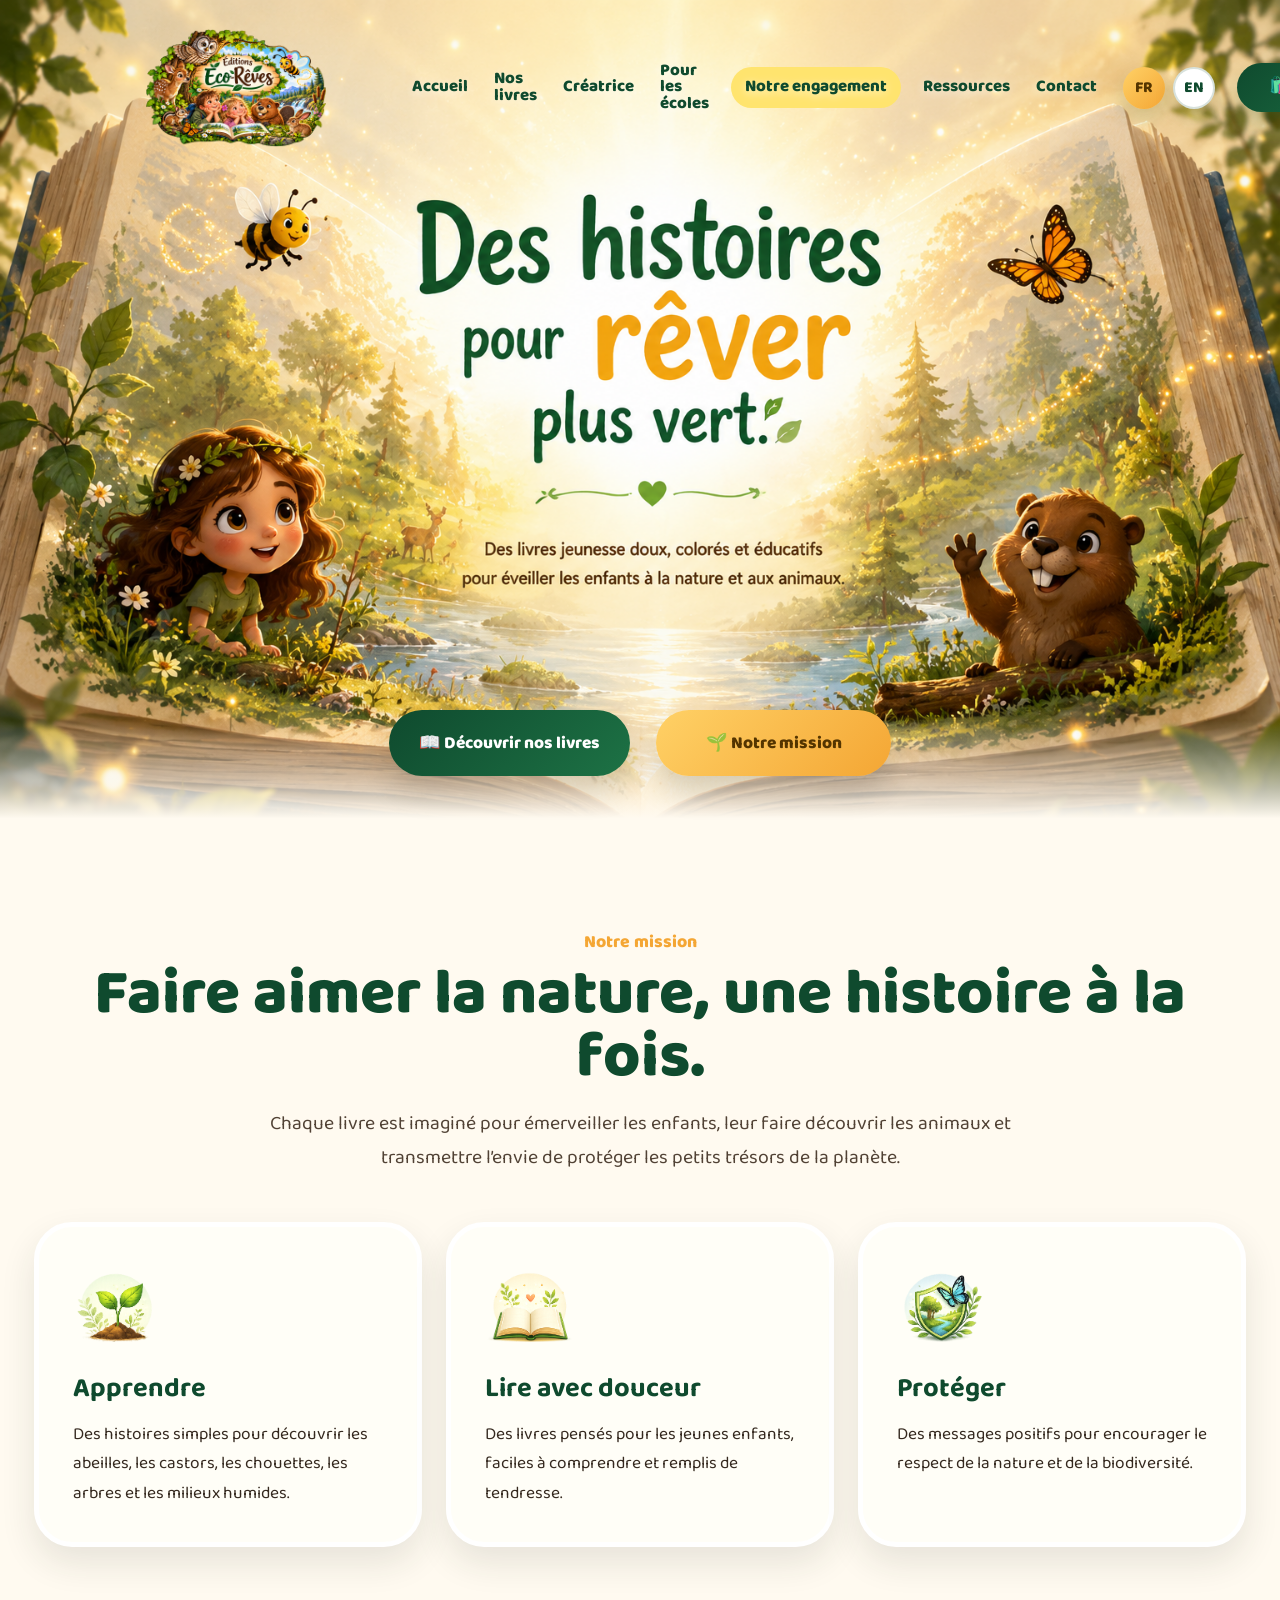
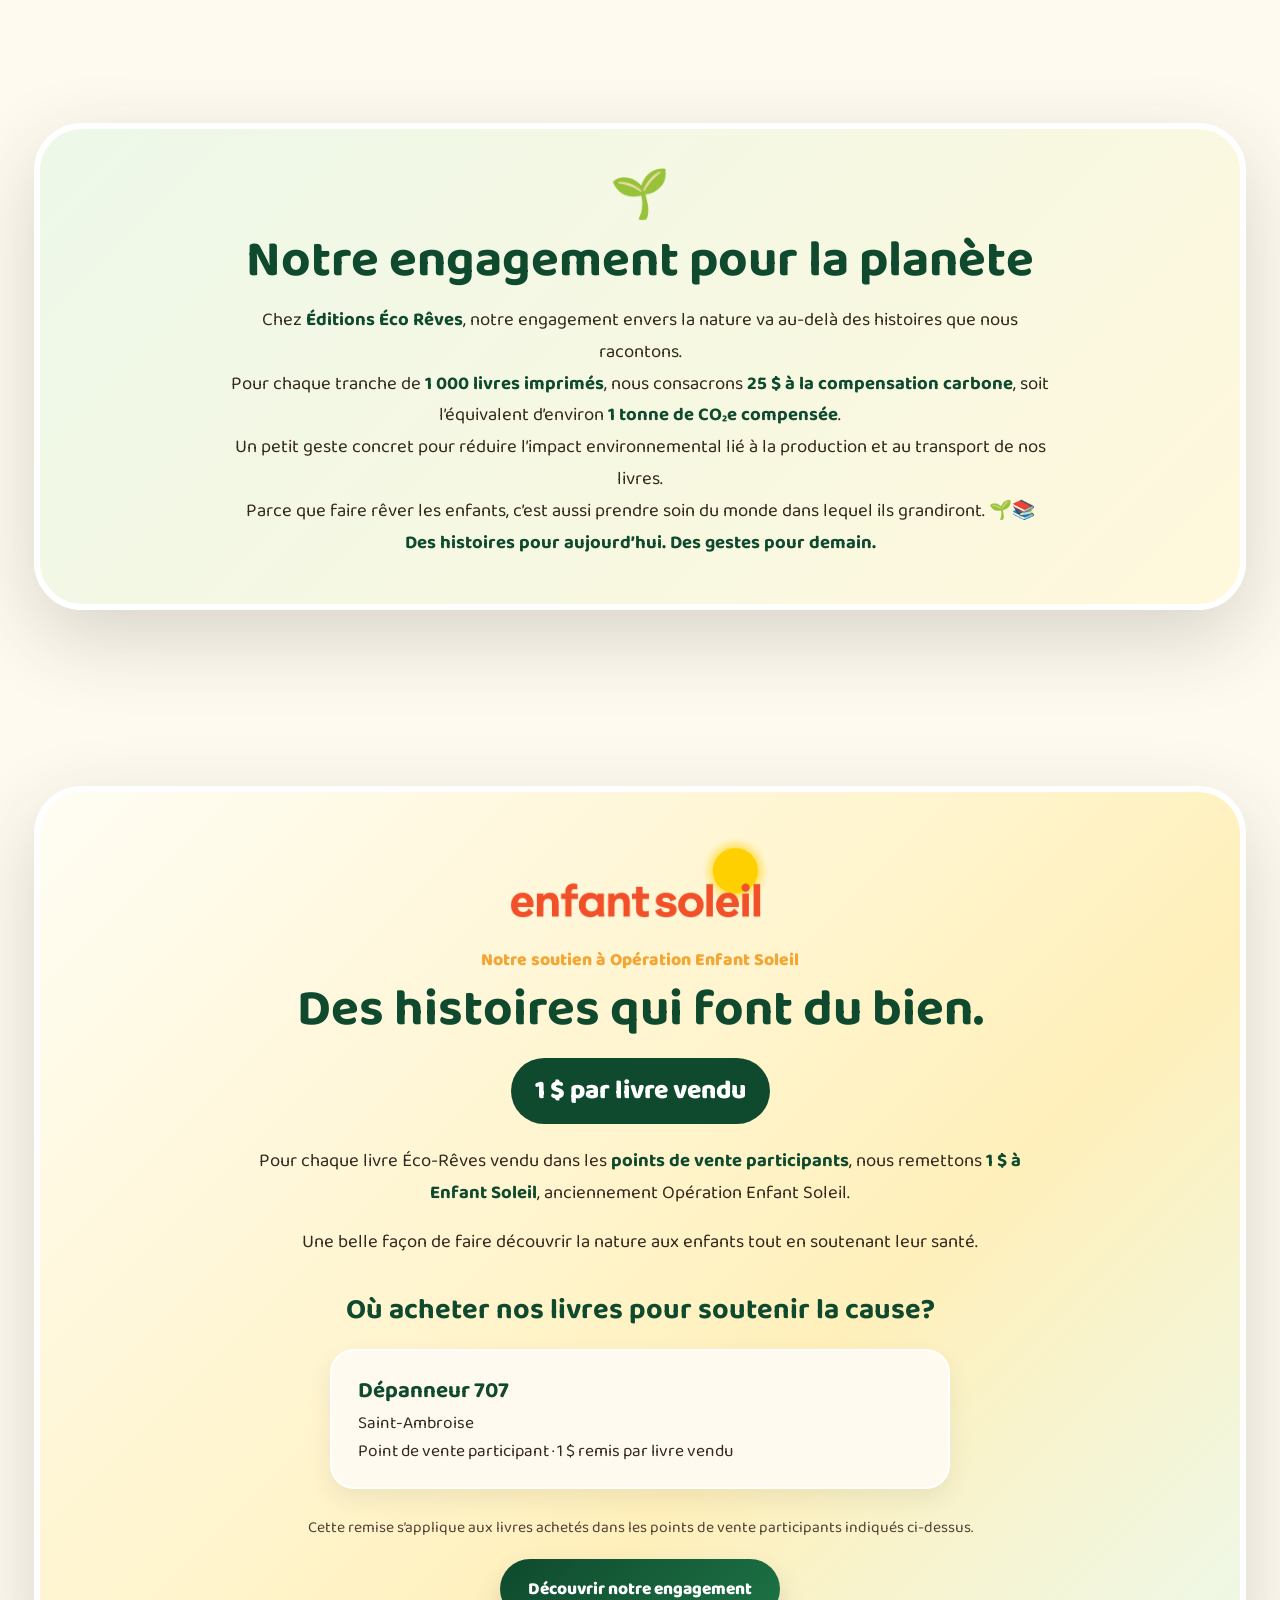
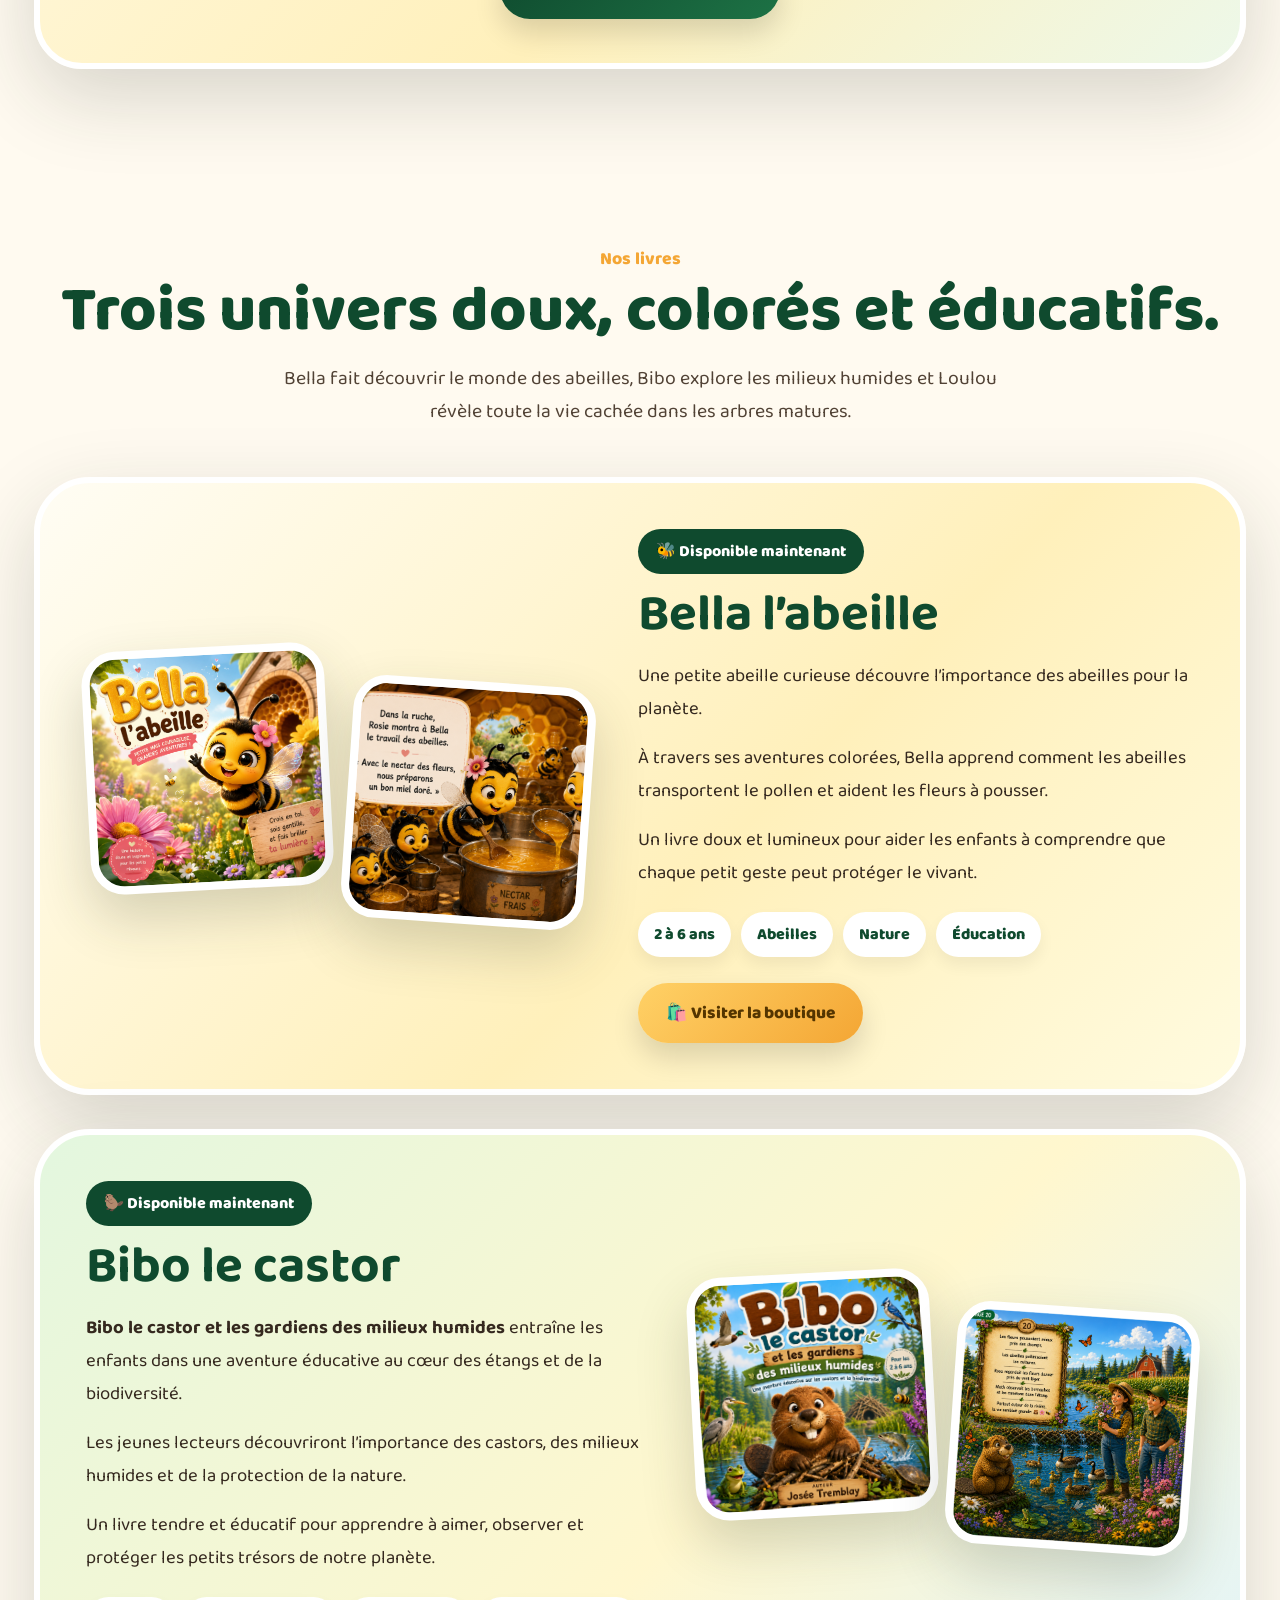
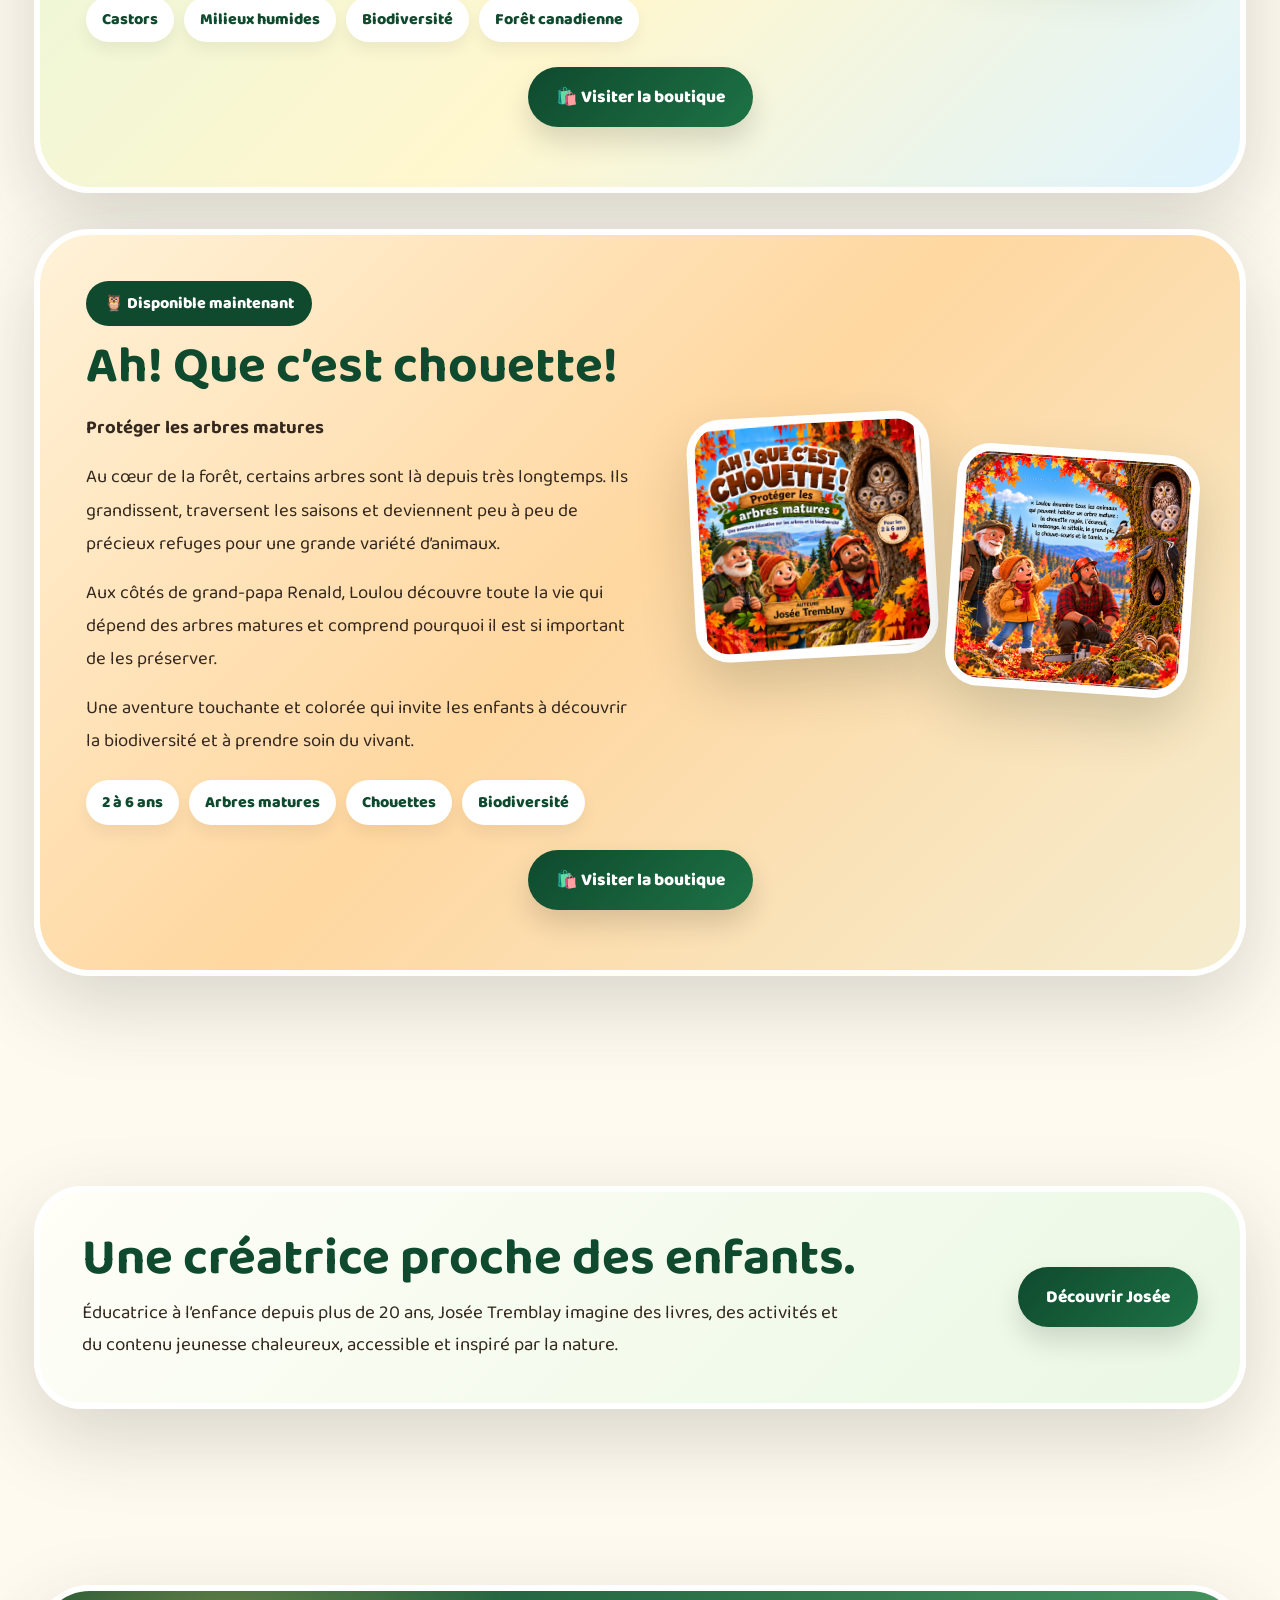
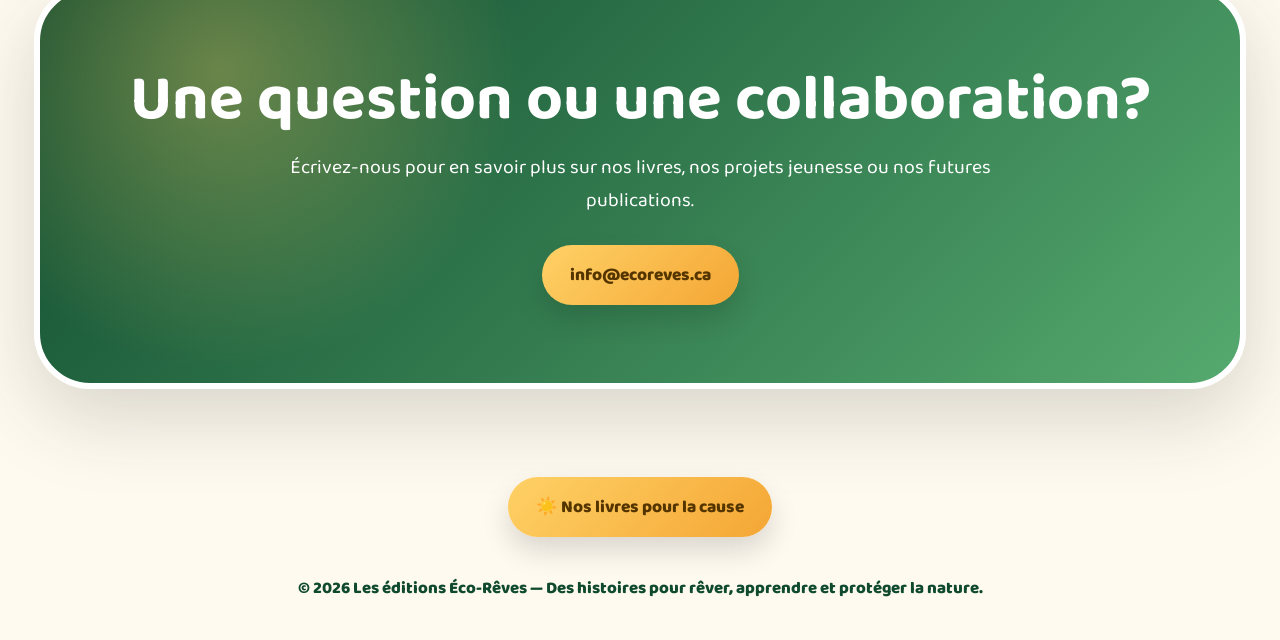
==== index.html @ 1f706155 "Feature Bibo and Loulou together in mobile solidarity illustration" ====
<!DOCTYPE html>
<html lang="fr">
<head>
  <meta charset="UTF-8" />
  <meta name="viewport" content="width=device-width, initial-scale=1.0" />
  <title>Les éditions Éco-Rêves | Livres jeunesse nature</title>
  <meta name="description" content="Les éditions Éco-Rêves créent des livres jeunesse doux, colorés et éducatifs pour éveiller les enfants à la nature et aux animaux." />
<!-- Facebook Open Graph -->
<meta property="og:title" content="Les éditions Éco-Rêves | Livres jeunesse nature">
<meta property="og:description" content="Des histoires qui font grandir et découvrir la nature.">
<meta property="og:image" content="https://ecoreves.ca/ecoreves-facebook-share.jpg">
<meta property="og:image:type" content="image/jpeg">
<meta property="og:image:width" content="1200">
<meta property="og:image:height" content="630">
<meta property="og:url" content="https://ecoreves.ca/">
<meta property="og:type" content="website">
<meta property="og:site_name" content="Les éditions Éco-Rêves">

<meta name="twitter:card" content="summary_large_image">
<meta name="twitter:title" content="Les éditions Éco-Rêves">
<meta name="twitter:description" content="Des histoires qui font grandir et découvrir la nature.">
<meta name="twitter:image" content="https://ecoreves.ca/ecoreves-facebook-share.jpg">


  <link rel="preconnect" href="https://fonts.googleapis.com">
  <link rel="preconnect" href="https://fonts.gstatic.com" crossorigin>
  <link href="https://fonts.googleapis.com/css2?family=Baloo+2:wght@400;600;700;800&display=swap" rel="stylesheet">
  <style>
    :root{
      --forest:#0f4a2e; --green:#1d7245; --gold:#f4a634; --honey:#ffd166;
      --cream:#fff8e9; --paper:#fffaf0; --text:#35291f; --shadow:0 28px 80px rgba(36,47,31,.18);
    }
    *{margin:0;padding:0;box-sizing:border-box}
    html{scroll-behavior:smooth}
    body{font-family:'Baloo 2',cursive;color:var(--text);overflow-x:hidden;background:linear-gradient(180deg,#fff6df,#eef8e8 48%,#fffaf0)}
    .site-shell{max-width:1500px;margin:0 auto;background:#fffaf0;box-shadow:0 30px 100px rgba(0,0,0,.12)}

    /* HERO FIDÈLE À LA MAQUETTE */
    .hero-mockup{
      position:relative;min-height:840px;overflow:hidden;background:url('hero-livre-magique.png') center top/cover no-repeat;
    }
    .hero-mockup::after{content:"";position:absolute;left:0;right:0;bottom:0;height:120px;background:linear-gradient(180deg,transparent,#fffaf0 82%);pointer-events:none}

    /* VRAIS LIENS HTML PAR-DESSUS L'IMAGE */
    .hero-nav{position:absolute;z-index:6;left:6.7%;right:6.7%;top:3.3%;display:flex;align-items:center;justify-content:space-between;gap:22px}
    .hero-menu{display:flex;align-items:center;justify-content:center;gap:34px;flex:1}
    .hero-menu a,.hero-shop{color:var(--forest);text-decoration:none;font-weight:800;font-size:1.05rem;line-height:1;padding:12px 4px;text-shadow:0 2px 10px rgba(255,255,255,.7)}
    .hero-menu a:hover{text-decoration:underline;text-underline-offset:8px}
    .hero-logo-link{
      display:block;
      width:300px;
      height:120px;
      background:url('logo.png') center center / contain no-repeat;
      border-radius:20px;
      text-indent:-9999px;
      overflow:hidden;
      flex-shrink:0;
    }
    .hero-shop{flex:0 0 auto;background:linear-gradient(135deg,var(--forest),var(--green));color:white;text-shadow:none;padding:16px 32px;border-radius:999px;box-shadow:0 14px 26px rgba(15,74,46,.24)}
    .hero-shop:hover,.hero-real-actions a:hover{transform:translateY(-3px)}

    .lang-switch{display:flex;align-items:center;gap:8px;flex-shrink:0}
    .lang-switch a{display:inline-flex;align-items:center;justify-content:center;min-width:42px;height:42px;border-radius:999px;text-decoration:none;font-weight:800;font-size:.98rem;box-shadow:0 10px 20px rgba(15,74,46,.16);transition:.22s ease;text-transform:uppercase}
    .lang-switch .active{background:linear-gradient(135deg,var(--honey),var(--gold));color:#543500}
    .lang-switch .inactive{background:white;color:var(--forest);border:2px solid rgba(15,74,46,.16)}
    .lang-switch a:hover{transform:translateY(-3px)}

    .hero-real-actions{position:absolute;z-index:7;left:50%;top:84.5%;transform:translateX(-50%);display:flex;align-items:center;justify-content:center;gap:26px;white-space:nowrap}
    .hero-real-actions a{display:inline-flex;align-items:center;justify-content:center;gap:10px;text-decoration:none;border-radius:999px;font-weight:800;font-size:1.08rem;min-width:235px;padding:19px 30px;box-shadow:0 16px 30px rgba(0,0,0,.16);transition:.22s ease}
    .hero-real-actions .real-books{background:linear-gradient(135deg,var(--forest),var(--green));color:white}
    .hero-real-actions .real-mission{background:linear-gradient(135deg,var(--honey),var(--gold));color:#543500}

    section{max-width:1260px;margin:auto;padding:88px 24px}
    .section-kicker{text-align:center;color:var(--gold);font-weight:800;font-size:1.1rem;margin-bottom:8px}
    .section-title{text-align:center;color:var(--forest);font-weight:800;font-size:clamp(2.5rem,5vw,4.4rem);line-height:.98;margin-bottom:18px}
    .section-subtitle{text-align:center;max-width:760px;margin:0 auto 48px;font-size:1.22rem;line-height:1.7;color:#514235}
    .btn{display:inline-flex;align-items:center;justify-content:center;gap:8px;text-decoration:none;border-radius:999px;padding:16px 28px;font-weight:800;font-size:1.08rem;border:0;box-shadow:0 14px 28px rgba(0,0,0,.14);transition:.22s ease}
    .btn:hover{transform:translateY(-4px)}
    .btn-primary{background:linear-gradient(135deg,var(--forest),var(--green));color:white}.btn-secondary{background:linear-gradient(135deg,var(--honey),var(--gold));color:#543500}

    .values{display:grid;grid-template-columns:repeat(3,1fr);gap:24px}.value-card{border-radius:38px;background:#fffef7;padding:34px;box-shadow:0 16px 35px rgba(38,48,34,.11);border:5px solid white;position:relative;overflow:hidden}.value-icon{width:88px;height:88px;margin-bottom:18px}.value-icon img{width:100%;height:100%;object-fit:contain}.value-card h3{color:var(--forest);font-size:1.7rem;margin-bottom:10px}.value-card p{font-size:1.08rem;line-height:1.7}
    .book-feature{border-radius:56px;padding:46px;box-shadow:var(--shadow);border:6px solid white;position:relative;overflow:hidden;margin-bottom:34px}.book-feature.bella{background:linear-gradient(135deg,#fffdf4 0%,#fff0bb 58%,#fffbdf 100%)}.book-feature.bibo{background:linear-gradient(135deg,#e3f7df 0%,#fff7ce 56%,#dff4ff 100%)}.book-feature.chouette{background:linear-gradient(135deg,#fff2d8 0%,#ffd7a0 48%,#f5edcf 100%);margin-top:36px}.book-layout{display:grid;grid-template-columns:.95fr 1.05fr;gap:48px;align-items:center}.book-feature.bibo .book-layout,.book-feature.chouette .book-layout{grid-template-columns:1.05fr .95fr}.covers{display:grid;grid-template-columns:1fr 1fr;gap:18px;align-items:start}.cover{aspect-ratio:1/1;border-radius:34px;border:8px solid white;overflow:hidden;background:white;box-shadow:0 24px 54px rgba(44,54,35,.20)}.cover:first-child{transform:rotate(-3deg)}.cover:last-child{transform:rotate(4deg);margin-top:34px}.cover img{width:100%;height:100%;object-fit:cover}.label{display:inline-block;background:var(--forest);color:white;padding:10px 18px;border-radius:999px;font-weight:800;margin-bottom:16px}.book-copy h2{font-size:clamp(2.6rem,4vw,4.1rem);line-height:.98;color:var(--forest);margin-bottom:20px}.book-copy p{font-size:1.16rem;line-height:1.78;margin-bottom:16px}.pill-list{display:flex;flex-wrap:wrap;gap:10px;margin-top:22px}.pill{background:white;color:var(--forest);padding:10px 16px;border-radius:999px;font-weight:800;box-shadow:0 8px 16px rgba(0,0,0,.06)}.amazon-btn{margin-top:26px}.book-cta{text-align:center;margin-top:25px;margin-bottom:14px}.bulk-layout{display:grid;grid-template-columns:1.05fr .95fr;gap:36px;align-items:center}.bulk-copy h2{color:var(--forest);font-size:clamp(2.45rem,4.6vw,4rem);line-height:1;margin-bottom:18px}.bulk-copy p{font-size:1.14rem;line-height:1.72;margin-bottom:16px}.bulk-box{background:#fffef7;border:5px solid white;border-radius:30px;padding:28px;box-shadow:0 16px 35px rgba(38,48,34,.11)}.bulk-box h3{color:var(--forest);font-size:1.65rem;margin-bottom:14px}.bulk-list{list-style:none;display:grid;gap:12px;margin-bottom:24px}.bulk-list li{background:#f3f9ee;border-radius:18px;padding:12px 14px;font-weight:800;color:var(--forest)}.bulk-note{font-size:.96rem;line-height:1.55;color:#5d4a3d;margin-top:14px}
    .eco-commitment{background:linear-gradient(135deg,#edf8e9,#fff8dc);border:6px solid white;border-radius:48px;box-shadow:var(--shadow);padding:44px 46px;text-align:center;position:relative;overflow:hidden}
    .eco-commitment::before{content:"🌱";display:block;font-size:3rem;line-height:1;margin-bottom:14px}
    .eco-commitment h2{color:var(--forest);font-size:clamp(2.2rem,4vw,3.5rem);line-height:1.05;margin-bottom:16px}
    .eco-commitment p{max-width:820px;margin:0 auto;font-size:1.16rem;line-height:1.72}
    .eco-commitment strong{color:var(--forest)}
    .author-strip{background:linear-gradient(135deg,#fffef7,#eaf8e4);border:6px solid white;border-radius:48px;box-shadow:var(--shadow);padding:42px;display:grid;grid-template-columns:1fr auto;align-items:center;gap:28px}.author-strip h2{color:var(--forest);font-size:clamp(2.3rem,4vw,3.6rem);line-height:1;margin-bottom:12px}.author-strip p{font-size:1.18rem;line-height:1.7;max-width:760px}.contact{text-align:center;color:white;border-radius:56px;background:radial-gradient(circle at 15% 20%,rgba(255,215,106,.35),transparent 28%),linear-gradient(135deg,var(--forest),#55a96e);border:6px solid white;box-shadow:var(--shadow);padding:78px 34px}.contact h2{font-size:clamp(2.7rem,5vw,4.3rem);line-height:1;margin-bottom:18px}.contact p{max-width:760px;margin:0 auto 28px;font-size:1.22rem;line-height:1.7}footer{text-align:center;color:var(--forest);font-weight:800;padding:38px 20px;font-size:1.05rem}

    @media(max-width:980px){.hero-mockup{min-height:620px;background-size:cover;background-position:center top}.hero-nav{left:24px;right:24px;top:18px}.hero-menu{display:none}.hero-logo-link{
      width:250px;
      height:95px;
      background:url('logo.png') center center / contain no-repeat;
    }.hero-shop{padding:13px 22px;font-size:.95rem}.lang-switch a{min-width:38px;height:38px;font-size:.9rem}.hero-real-actions{top:auto;bottom:22px;gap:14px}.hero-real-actions a{min-width:auto;padding:15px 20px;font-size:.98rem}.values,.book-layout,.book-feature.bibo .book-layout,.book-feature.chouette .book-layout,.author-strip{grid-template-columns:1fr}.book-feature{padding:30px;border-radius:42px}.covers{grid-template-columns:1fr}.cover:last-child{margin-top:0}.cover:first-child,.cover:last-child{transform:none}}
    @media(max-width:768px){section{padding:56px 16px}.hero-mockup{min-height:520px;background-size:auto 100%;background-position:center top}.hero-mockup::after{height:90px}.hero-nav{left:14px;right:14px;top:12px}.hero-logo-link{
      width:155px;
      height:68px;
      background:url('logo.png') center center / contain no-repeat;
    }.hero-shop{padding:10px 15px;font-size:.86rem}.lang-switch{gap:5px}.lang-switch a{min-width:34px;height:34px;font-size:.78rem}.hero-real-actions{left:16px;right:16px;bottom:12px;transform:none;flex-direction:column;gap:8px}.hero-real-actions a{width:100%;max-width:320px;margin:auto;padding:13px 16px;font-size:.95rem}.shop-mini{padding:22px 16px;border-radius:24px}.contact .btn{width:100%;text-align:center;max-width:315px;margin-left:auto;margin-right:auto}.contact{padding:42px 18px;border-radius:34px;border-width:4px}.contact p{font-size:1rem;line-height:1.55;margin-bottom:22px;max-width:330px}}
    .sunshine-card{background:linear-gradient(135deg,#fffdf4,#fff0bb 65%,#edf8e9);border:6px solid white;border-radius:48px;box-shadow:var(--shadow);padding:44px 46px;text-align:center}
    .sunshine-logo{display:block;width:min(260px,100%);height:auto;margin:0 auto 28px}
    .sunshine-card h2{color:var(--forest);font-size:clamp(2.2rem,4vw,3.5rem);line-height:1.1;margin-bottom:20px}
    .sunshine-card p{max-width:780px;margin:0 auto 18px;font-size:1.16rem;line-height:1.7}
    .sunshine-card strong{color:var(--forest)}
    .sunshine-amount{display:inline-block;background:var(--forest);color:white;border-radius:999px;padding:12px 24px;font-weight:800;font-size:1.65rem;margin-bottom:22px}
    .sunshine-card h3{color:var(--forest);font-size:1.8rem;margin:28px 0 16px}
    .sunshine-stores{list-style:none;max-width:620px;margin:0 auto 26px;text-align:left}
    .sunshine-stores li{background:var(--paper);border:2px solid white;border-radius:24px;padding:22px 26px;box-shadow:0 10px 24px rgba(38,48,34,.08)}
    .sunshine-stores span{display:block;font-size:1.08rem}
    .sunshine-stores strong{font-size:1.4rem}
    .sunshine-card .sunshine-note{font-size:.98rem;color:#514235}
    .sunshine-card a:focus-visible{outline:3px solid var(--forest);outline-offset:5px}
    @media(max-width:768px){.sunshine-card{padding:30px 20px;border-radius:34px;border-width:4px}.sunshine-card p{font-size:1.05rem}.sunshine-card .btn{max-width:100%}.sunshine-logo{width:220px}}
    .hero-menu{gap:18px}.hero-menu .commitment-link{background:#ffe46e;padding:12px 14px;border-radius:999px;white-space:nowrap}
    @media(max-width:980px){.hero-menu{display:flex;position:absolute;top:100%;left:0;right:0;flex-wrap:wrap;gap:6px;background:#fffaf0ef;border-radius:14px;padding:8px}.hero-menu a{font-size:.8rem;padding:8px}.hero-menu .commitment-link{padding:8px}}
  </style>
  <link rel="stylesheet" href="mobile.css?v=20261013-bibo-loulou">
  <script src="mobile-nav.js?v=20261013" defer></script>
</head>
<body class="mobile-home">
<div class="site-shell">
  <main class="hero-mockup" id="accueil" aria-label="Les éditions Éco-Rêves - Des histoires pour rêver plus vert">
    <div class="hero-nav mobile-header" aria-label="Navigation principale">
      <a class="hero-logo-link" href="index.html" aria-label="Accueil Les éditions Éco-Rêves">Accueil Éco-Rêves</a>
      <button class="mobile-menu-toggle" type="button" aria-expanded="false" aria-controls="mobile-menu"><span aria-hidden="true">☰</span> Menu</button><nav id="mobile-menu" class="hero-menu">
        <a href="#accueil">Accueil</a>
        <a href="#livres">Nos livres</a>
        <a href="auteur.html">Créatrice</a>
        <a href="boutique.html#commandes">Pour les écoles</a>
        <a class="commitment-link" href="engagement.html">Notre engagement</a>
        <a href="#mission">Ressources</a>
        <a href="#contact">Contact</a>
      </nav>
      <div class="lang-switch" aria-label="Choix de langue">
        <a class="active" href="index.html" aria-label="Version française">FR</a>
        <a class="inactive" href="index-en.html" aria-label="English version">EN</a>
      </div>
      <a class="hero-shop" href="boutique.html">🛍️ Boutique</a>
    </div>

    <div class="mobile-home-intro"><img src="image intro site.png" alt="Des animaux découvrent un livre au cœur de la nature" width="1467" height="1073"><h1>Des histoires pour <span>rêver plus vert.</span></h1><p>Des livres jeunesse doux, colorés et éducatifs pour éveiller les enfants à la nature.</p></div>
    <div class="hero-real-actions" aria-label="Actions principales">
      <a class="real-books" href="#livres">📖 Découvrir nos livres</a>
      <a class="real-mission" href="#mission">🌱 Notre mission</a>
    </div>
  </main>

  <section id="mission">
    <div class="section-kicker">Notre mission</div>
    <h2 class="section-title">Faire aimer la nature, une histoire à la fois.</h2>
    <p class="section-subtitle">Chaque livre est imaginé pour émerveiller les enfants, leur faire découvrir les animaux et transmettre l’envie de protéger les petits trésors de la planète.</p>
    <div class="values">
      <article class="value-card"><div class="value-icon"><img src="icon-apprendre.png" alt="Apprendre"></div><h3>Apprendre</h3><p>Des histoires simples pour découvrir les abeilles, les castors, les chouettes, les arbres et les milieux humides.</p></article>
      <article class="value-card"><div class="value-icon"><img src="icon-lire.png" alt="Lire avec douceur"></div><h3>Lire avec douceur</h3><p>Des livres pensés pour les jeunes enfants, faciles à comprendre et remplis de tendresse.</p></article>
      <article class="value-card"><div class="value-icon"><img src="icon-proteger.png" alt="Protéger"></div><h3>Protéger</h3><p>Des messages positifs pour encourager le respect de la nature et de la biodiversité.</p></article>
    </div>
  </section>

  <section id="engagement-environnemental">
    <div class="eco-commitment">
      <h2>Notre engagement pour la planète</h2>
      <p>Chez <strong>Éditions Éco Rêves</strong>, notre engagement envers la nature va au-delà des histoires que nous racontons.</p>
      <p>Pour chaque tranche de <strong>1 000 livres imprimés</strong>, nous consacrons <strong>25 $ à la compensation carbone</strong>, soit l’équivalent d’environ <strong>1 tonne de CO₂e compensée</strong>.</p>
      <p>Un petit geste concret pour réduire l’impact environnemental lié à la production et au transport de nos livres.</p>
      <p>Parce que faire rêver les enfants, c’est aussi prendre soin du monde dans lequel ils grandiront. 🌱📚</p>
      <p><strong>Des histoires pour aujourd’hui. Des gestes pour demain.</strong></p>
    </div>
  </section>

  <section id="enfant-soleil" aria-labelledby="enfant-soleil-title">
    <div class="sunshine-card">
      <img class="sunshine-logo" src="enfant-soleil-logo.png" alt="Enfant Soleil" width="9860" height="3103" loading="lazy">
      <div class="section-kicker">Notre soutien à Opération Enfant Soleil</div>
      <h2 id="enfant-soleil-title">Des histoires qui font du bien.</h2>
      <div class="sunshine-amount">1 $ par livre vendu</div>
      <p>Pour chaque livre Éco-Rêves vendu dans les <strong>points de vente participants</strong>, nous remettons <strong>1 $ à Enfant Soleil</strong>, anciennement Opération Enfant Soleil.</p>
      <p>Une belle façon de faire découvrir la nature aux enfants tout en soutenant leur santé.</p>
      <h3>Où acheter nos livres pour soutenir la cause?</h3>
      <ul class="sunshine-stores" aria-label="Points de vente participants">
        <li><strong>Dépanneur 707</strong><span>Saint-Ambroise</span><span>Point de vente participant · 1 $ remis par livre vendu</span></li>
      </ul>
      <p class="sunshine-note">Cette remise s’applique aux livres achetés dans les points de vente participants indiqués ci-dessus.</p>
      <a class="btn btn-primary" href="engagement.html">Découvrir notre engagement</a>
    </div>
  </section>
  <section id="livres">
    <div class="section-kicker">Nos livres</div><h2 class="section-title">Trois univers doux, colorés et éducatifs.</h2><p class="section-subtitle">Bella fait découvrir le monde des abeilles, Bibo explore les milieux humides et Loulou révèle toute la vie cachée dans les arbres matures.</p>
    <article class="book-feature bella"><div class="book-layout"><div class="covers"><div class="cover"><img src="bella labeille.png" alt="Bella l’abeille"></div><div class="cover"><img src="bella-ruche.png" alt="Bella dans la ruche"></div></div><div class="book-copy"><span class="label">🐝 Disponible maintenant</span><h2>Bella l’abeille</h2><p>Une petite abeille curieuse découvre l’importance des abeilles pour la planète.</p><p>À travers ses aventures colorées, Bella apprend comment les abeilles transportent le pollen et aident les fleurs à pousser.</p><p>Un livre doux et lumineux pour aider les enfants à comprendre que chaque petit geste peut protéger le vivant.</p><div class="pill-list"><span class="pill">2 à 6 ans</span><span class="pill">Abeilles</span><span class="pill">Nature</span><span class="pill">Éducation</span></div><a class="btn btn-secondary amazon-btn" href="boutique.html">🛍️ Visiter la boutique</a></div></div></article>
    <article class="book-feature bibo" id="bibo"><div class="book-layout"><div class="book-copy"><span class="label">🦫 Disponible maintenant</span><h2>Bibo le castor</h2><p><strong>Bibo le castor et les gardiens des milieux humides</strong> entraîne les enfants dans une aventure éducative au cœur des étangs et de la biodiversité.</p><p>Les jeunes lecteurs découvriront l’importance des castors, des milieux humides et de la protection de la nature.</p><p>Un livre tendre et éducatif pour apprendre à aimer, observer et protéger les petits trésors de notre planète.</p><div class="pill-list"><span class="pill">Castors</span><span class="pill">Milieux humides</span><span class="pill">Biodiversité</span><span class="pill">Forêt canadienne</span></div></div><div class="covers"><div class="cover"><img src="bibo-cover-fr.png" alt="Bibo le castor"></div><div class="cover"><img src="bibo-page.png" alt="Bibo et les milieux humides"></div></div></div>
<div class="book-cta">
<a class="btn btn-primary" href="boutique.html">🛍️ Visiter la boutique</a>
</div></article>
    <article class="book-feature chouette" id="chouette"><div class="book-layout"><div class="book-copy"><span class="label">🦉 Disponible maintenant</span><h2>Ah! Que c’est chouette!</h2><p><strong>Protéger les arbres matures</strong></p><p>Au cœur de la forêt, certains arbres sont là depuis très longtemps. Ils grandissent, traversent les saisons et deviennent peu à peu de précieux refuges pour une grande variété d’animaux.</p><p>Aux côtés de grand-papa Renald, Loulou découvre toute la vie qui dépend des arbres matures et comprend pourquoi il est si important de les préserver.</p><p>Une aventure touchante et colorée qui invite les enfants à découvrir la biodiversité et à prendre soin du vivant.</p><div class="pill-list"><span class="pill">2 à 6 ans</span><span class="pill">Arbres matures</span><span class="pill">Chouettes</span><span class="pill">Biodiversité</span></div></div><div class="covers"><div class="cover"><img src="chouette-cover-fr.png" alt="Couverture Ah! Que c’est chouette! Protéger les arbres matures"></div><div class="cover"><img src="chouette-page.png" alt="Les animaux qui habitent un arbre mature"></div></div></div><div class="book-cta"><a class="btn btn-primary" href="boutique.html">🛍️ Visiter la boutique</a></div></article>
</section>



  <section><div class="author-strip"><div><h2>Une créatrice proche des enfants.</h2><p>Éducatrice à l’enfance depuis plus de 20 ans, Josée Tremblay imagine des livres, des activités et du contenu jeunesse chaleureux, accessible et inspiré par la nature.</p></div><a class="btn btn-primary" href="auteur.html">Découvrir Josée</a></div></section>
  <section id="contact"><div class="contact"><h2>Une question ou une collaboration?</h2><p>Écrivez-nous pour en savoir plus sur nos livres, nos projets jeunesse ou nos futures publications.</p><a class="btn btn-secondary" href="mailto:info@ecoreves.ca">info@ecoreves.ca</a></div></section>
  <p style="text-align:center;padding:0 20px"><a class="btn btn-secondary" href="engagement.html">☀️ Nos livres pour la cause</a></p>
  <footer>© 2026 Les éditions Éco-Rêves — Des histoires pour rêver, apprendre et protéger la nature.</footer>
</div>
</body>
</html>
---- mobile.css ----
.mobile-menu-toggle,.mobile-home-intro{display:none}
@media(max-width:980px){
  .mobile-header{position:relative!important;inset:auto!important;display:flex!important;flex-wrap:wrap!important;align-items:center!important;justify-content:space-between!important;gap:8px!important;padding:10px 16px!important;background:#fffaf0!important;border-bottom:1px solid #0f4a2e15;width:100%!important;max-width:none!important;margin:0!important}
  .mobile-header>a:first-child{width:110px!important;height:68px!important;flex:0 0 110px!important;margin:0 auto 0 0!important}
  .mobile-header .logo{width:110px!important;height:68px!important;object-fit:contain}
  .mobile-header .hero-right{display:contents!important}
  .mobile-header .lang-switch{gap:5px!important;margin:0!important;flex:0 0 auto!important;order:1}
  .mobile-header .lang-switch a{display:flex!important;align-items:center!important;justify-content:center!important;width:42px!important;min-width:42px!important;height:44px!important;padding:0!important;font-size:.85rem!important;box-shadow:none!important}
  .mobile-menu-toggle{display:inline-flex;align-items:center;justify-content:center;gap:7px;order:2;min-height:44px;padding:9px 13px;border:1px solid #0f4a2e25;border-radius:14px;background:#fff;color:#0f4a2e;font:800 .95rem 'Baloo 2',sans-serif;cursor:pointer}
  .mobile-header .hero-shop,.mobile-header .shop-active{order:3!important;flex:1 0 100%!important;width:100%!important;min-height:44px!important;padding:12px 20px!important;text-align:center!important;font-size:1rem!important;box-shadow:none!important;display:flex!important;align-items:center!important;justify-content:center!important}
  .mobile-header nav{position:static!important;inset:auto!important;order:4!important;display:flex!important;flex-direction:column!important;align-items:stretch!important;flex:1 0 100%!important;width:100%!important;gap:4px!important;background:#fff!important;border-radius:18px!important;padding:8px!important;margin:0!important;box-shadow:0 12px 30px #0f4a2e12}
  .mobile-header[data-menu-ready] nav{display:none!important}
  .mobile-header[data-menu-open] nav{display:flex!important}
  .mobile-header nav a{font-size:1.05rem!important;line-height:1.3!important;min-height:44px!important;padding:12px 16px!important;border-radius:12px!important;text-shadow:none!important;text-align:left!important;margin:0!important}
  .mobile-header nav a:hover,.mobile-header nav a[aria-current=page]{background:#fff0b5!important}
  .mobile-menu-toggle:focus-visible,.mobile-header a:focus-visible{outline:3px solid #1d7245;outline-offset:3px}
  .mobile-home .hero-mockup{min-height:0!important;background:none!important;overflow:visible!important}
  .mobile-home .hero-mockup::after{display:none!important}
  .mobile-home-intro{display:block;text-align:center;background:#fff6df;padding-bottom:12px}
  .mobile-home-intro img{width:100%;height:clamp(220px,66vw,360px);object-fit:cover;object-position:center;display:block}
  .mobile-home-intro h1{font-size:clamp(2.1rem,7vw,3rem);line-height:1.1;color:#0f4a2e;padding:24px 20px 12px;font-weight:800}
  .mobile-home-intro h1 span{color:#a56400}
  .mobile-home-intro p{padding:0 24px 16px;font-size:1.1rem;line-height:1.5}
  .mobile-home .hero-real-actions{position:static!important;inset:auto!important;transform:none!important;display:flex!important;flex-direction:column!important;gap:10px!important;padding:8px 20px 24px;background:#fff6df;white-space:normal!important}
  .mobile-home .hero-real-actions a{width:100%!important;max-width:460px!important;min-height:48px!important;padding:13px 18px!important;margin:auto!important;box-shadow:0 8px 18px #0f4a2e14!important}
  .mobile-engagement .solidarity-hero{padding:0!important;background:none!important;display:block!important;min-height:0!important}
  .mobile-engagement .solidarity-hero::before{content:"";display:block;height:auto;aspect-ratio:4/3;background:url('solidarity-mobile-bibo-loulou.png') center/cover no-repeat}
  .mobile-engagement .solidarity-copy{width:100%!important;padding:24px 22px 28px!important;background:#fff8df!important}
  .mobile-engagement .solidarity-copy h1{font-size:2rem;margin-bottom:20px}
  .mobile-engagement .solidarity-copy img{width:240px;max-width:90%;margin-bottom:20px}
  .mobile-engagement .solidarity-copy p{font-size:1.2rem;line-height:1.4}
  .mobile-engagement .donation-brush{gap:14px;padding:16px 20px;border-radius:22px}
  .mobile-engagement .solidarity-values{margin:16px;gap:24px 0;padding:22px 4px}
  .mobile-engagement .solidarity-values li{line-height:1.4}
  .mobile-engagement .solidarity-retail{padding:30px 20px}
}
@media(max-width:600px){
  section{padding:40px 20px!important}
  .section-title{font-size:2rem!important;line-height:1.15!important}
  .section-subtitle{font-size:1.08rem!important;line-height:1.6!important;margin-bottom:28px!important}
  .values,.book-layout,.bulk-layout,.author-strip{gap:24px!important}
  .value-card,.book-feature,.eco-commitment,.sunshine-card,.author-strip,.bulk-box{padding:24px 20px!important;border-radius:26px!important;border-width:3px!important}
  .value-card p,.book-copy p,.eco-commitment p,.sunshine-card p,.author-strip p{font-size:1.05rem!important;line-height:1.65!important}
  .book-copy h2,.eco-commitment h2,.sunshine-card h2,.author-strip h2{font-size:2rem!important;line-height:1.15!important}
  .covers{grid-template-columns:1fr 1fr!important;gap:12px!important}
  .cover{border-width:4px!important;border-radius:18px!important}
  .book-layout{display:flex!important;flex-direction:column!important}.book-layout .covers{order:-1;width:100%}
  .pill{padding:7px 12px!important;font-size:.9rem}
  .contact{padding:30px 20px!important;border-radius:26px!important}.contact h2{font-size:2rem!important;line-height:1.15!important}
  .author-hero{padding:30px 20px 40px!important;gap:30px!important}
  .photo-card img{max-height:340px;object-fit:cover}
  .content{padding:26px 20px!important;border-radius:26px!important}.content h1{font-size:2.7rem!important;line-height:1.1!important}
  .shop-hero{padding:30px 20px!important}.shop-hero h1{font-size:2.4rem!important;line-height:1.12!important}.shop-hero .hero-text{font-size:1.05rem!important;line-height:1.6!important}
  .product-card,.order-box,.form-card{padding:22px 18px!important;border-radius:26px!important}
  input,select,textarea{font-size:16px!important;max-width:100%}
  .btn,.amazon-btn{white-space:normal!important;max-width:100%;min-height:48px}
  .mobile-engagement .solidarity{padding:0!important}
  footer{font-size:.95rem!important;line-height:1.5;padding:28px 20px!important}
}
@media(prefers-reduced-motion:reduce){html{scroll-behavior:auto}*,*::before,*::after{transition:none!important}}
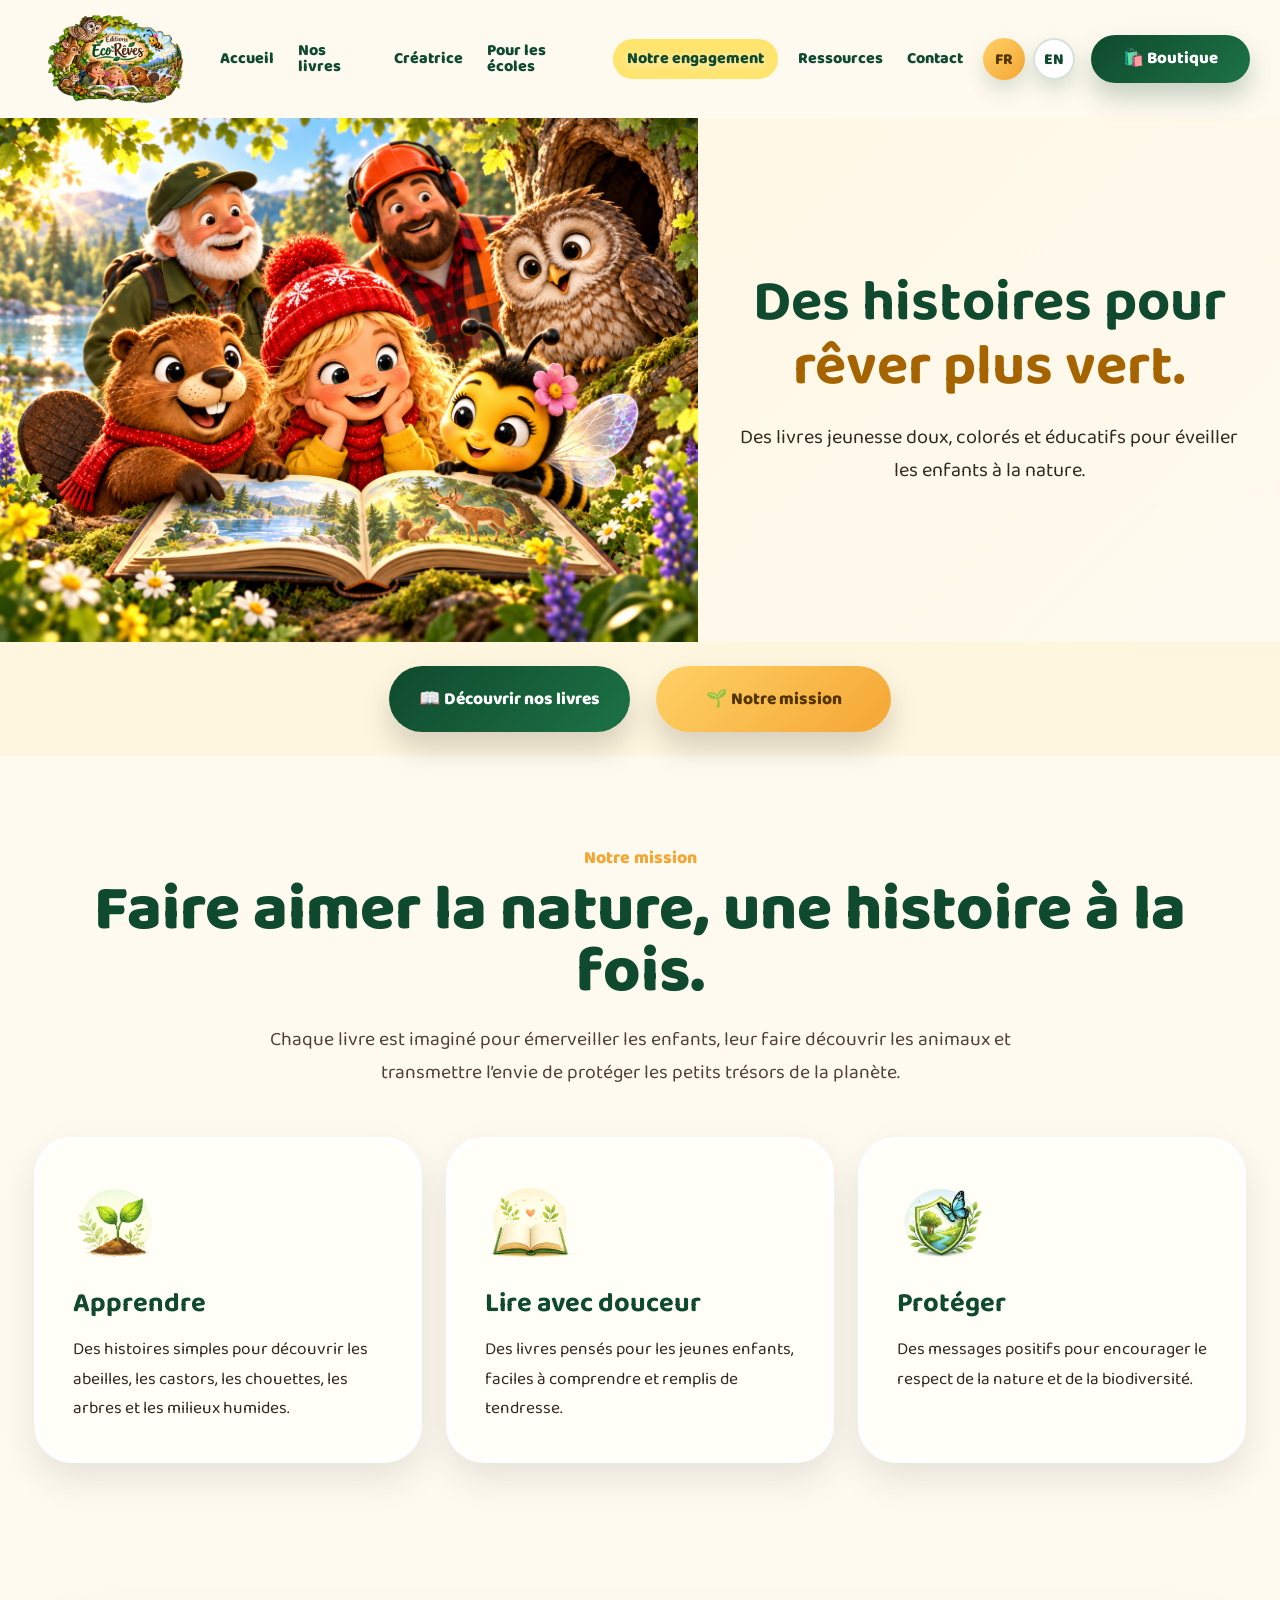
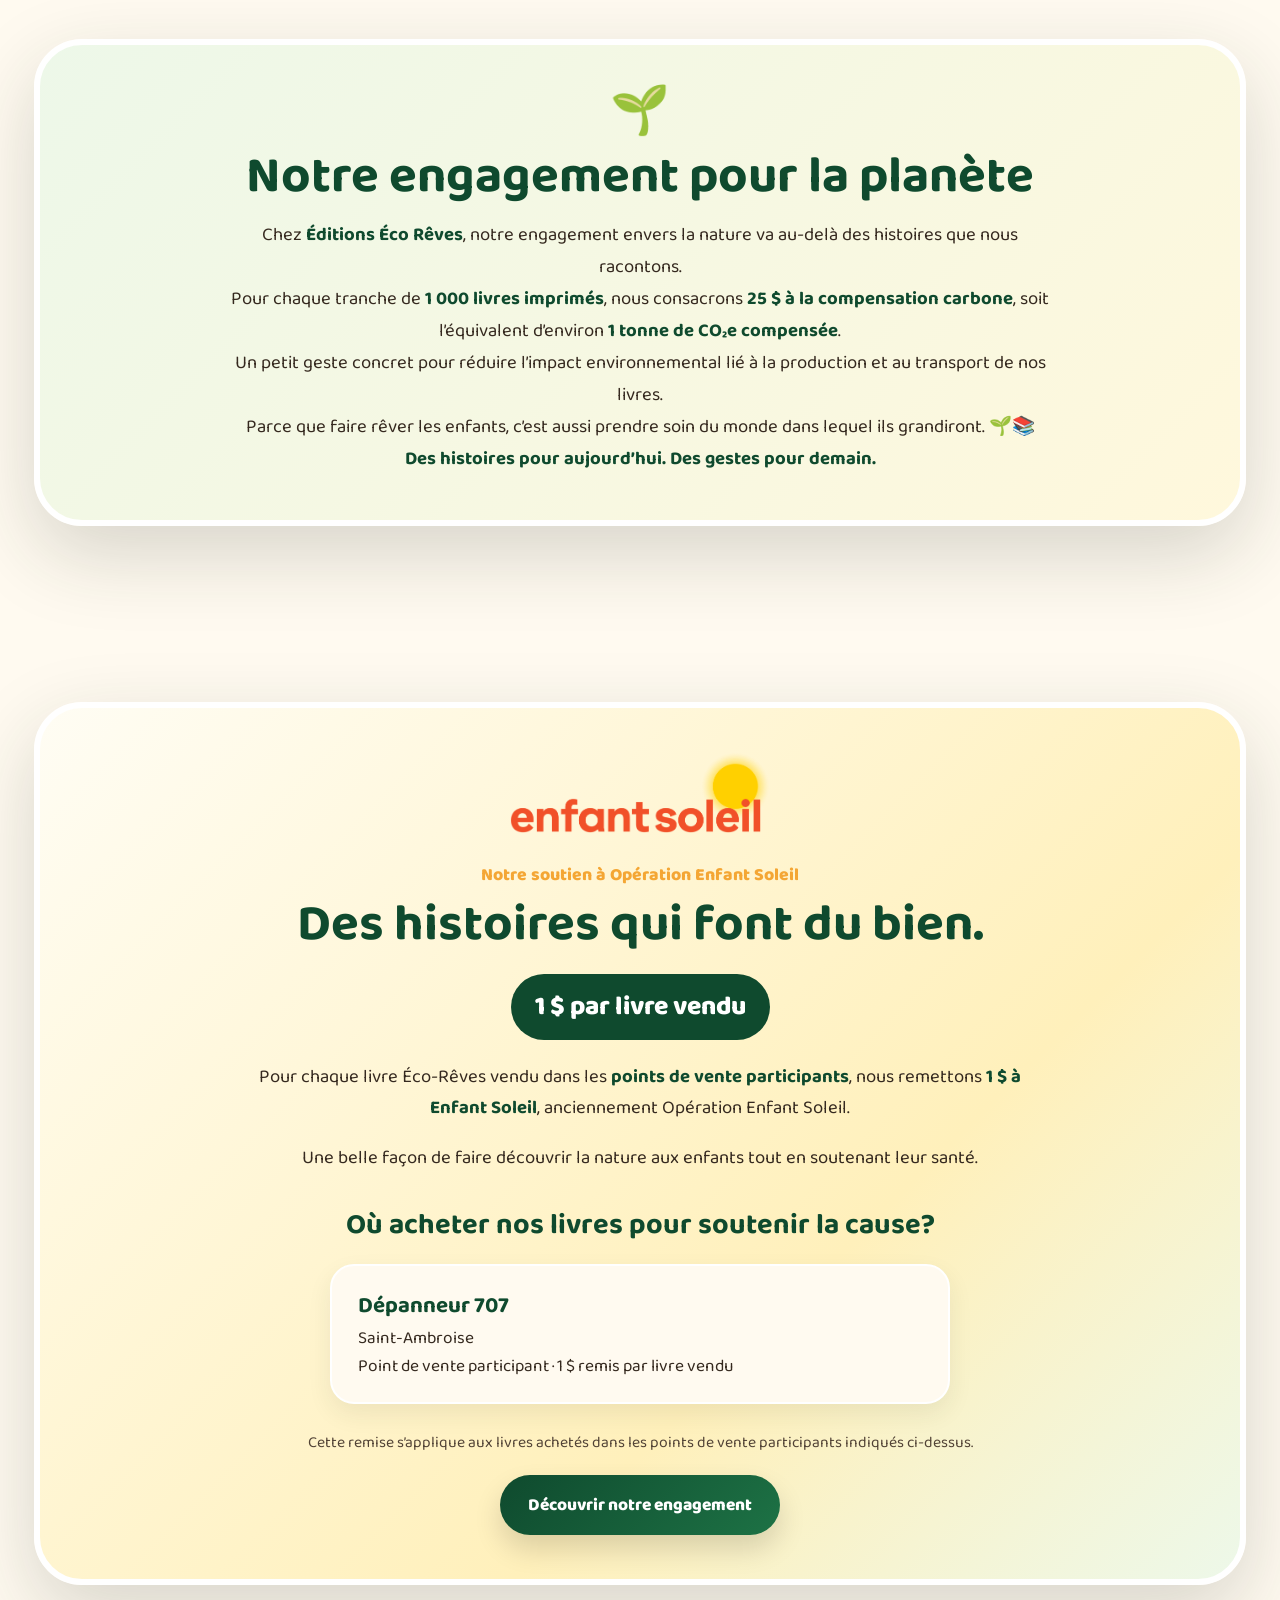
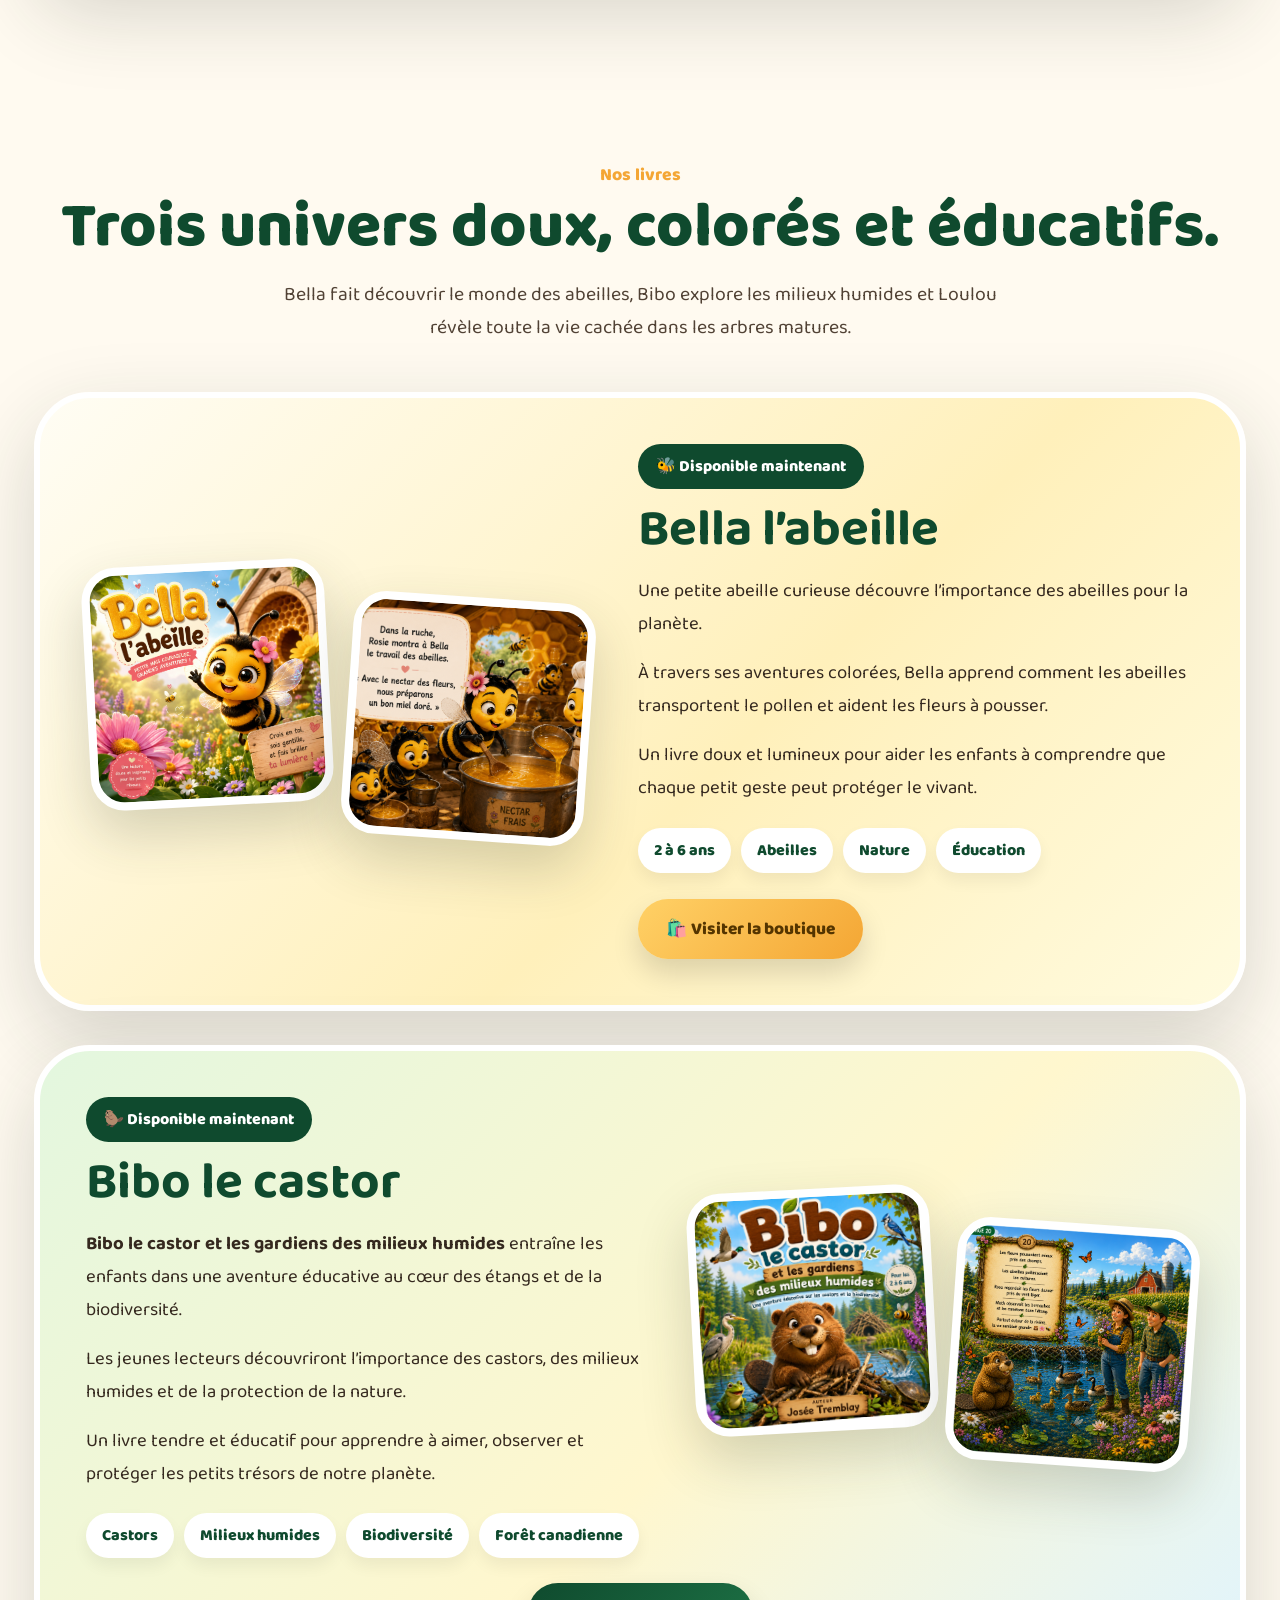
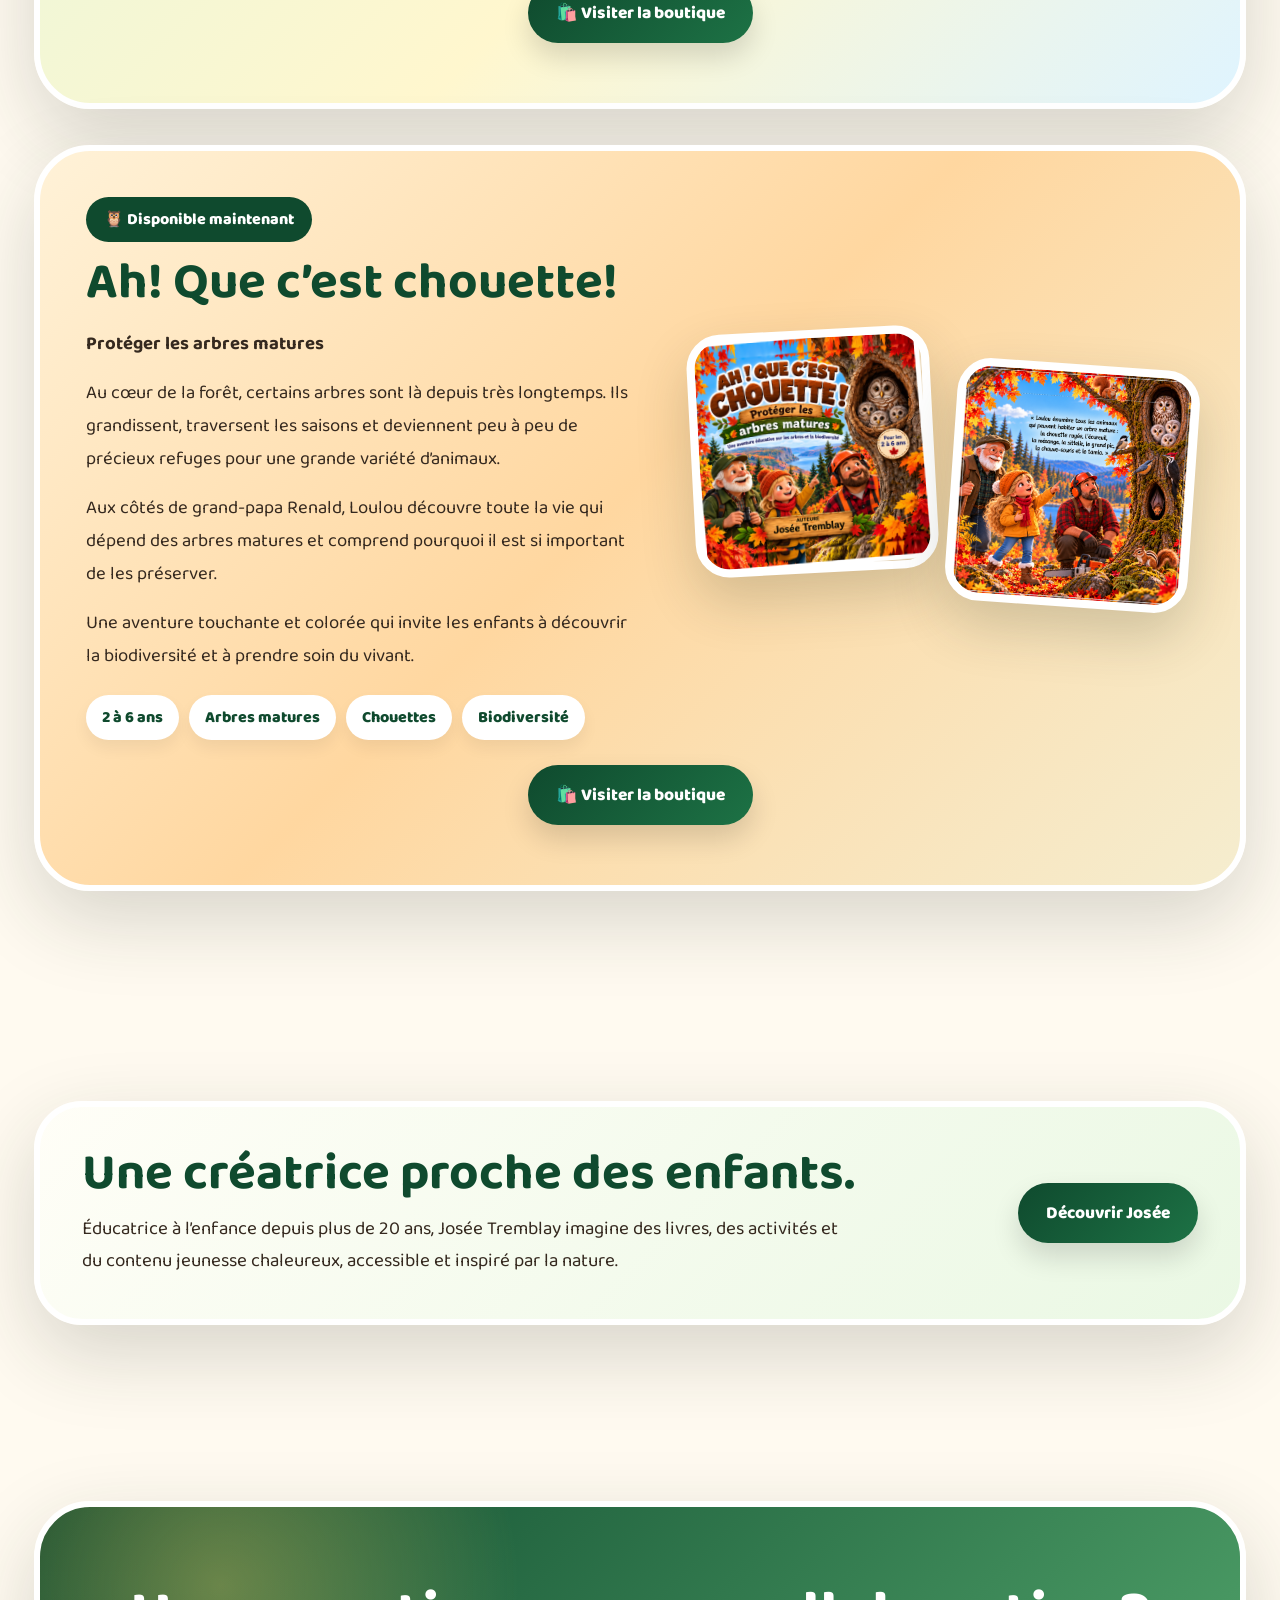
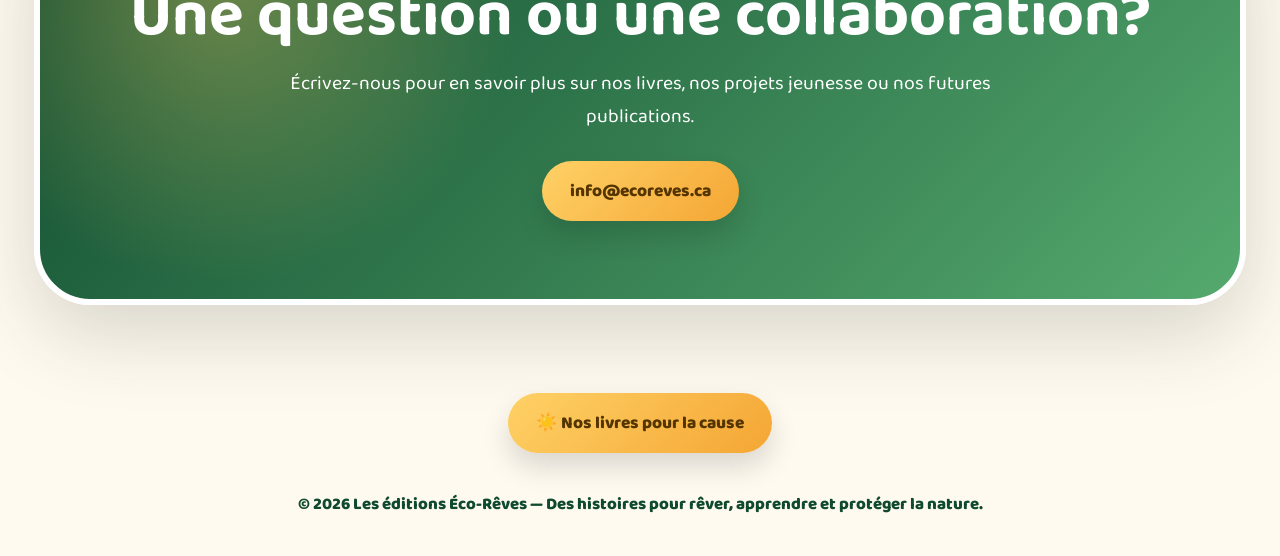
==== commit 1d924814: "Welcome the full book cast on bilingual homepage" ====
--- a/index.html
+++ b/index.html
@@ -114,7 +114,7 @@
     .hero-menu{gap:18px}.hero-menu .commitment-link{background:#ffe46e;padding:12px 14px;border-radius:999px;white-space:nowrap}
     @media(max-width:980px){.hero-menu{display:flex;position:absolute;top:100%;left:0;right:0;flex-wrap:wrap;gap:6px;background:#fffaf0ef;border-radius:14px;padding:8px}.hero-menu a{font-size:.8rem;padding:8px}.hero-menu .commitment-link{padding:8px}}
   </style>
-  <link rel="stylesheet" href="mobile.css?v=20261013-bibo-loulou">
+  <link rel="stylesheet" href="mobile.css?v=20261013-personnages">
   <script src="mobile-nav.js?v=20261013" defer></script>
 </head>
 <body class="mobile-home">
@@ -138,7 +138,7 @@
       <a class="hero-shop" href="boutique.html">🛍️ Boutique</a>
     </div>
 
-    <div class="mobile-home-intro"><img src="image intro site.png" alt="Des animaux découvrent un livre au cœur de la nature" width="1467" height="1073"><h1>Des histoires pour <span>rêver plus vert.</span></h1><p>Des livres jeunesse doux, colorés et éducatifs pour éveiller les enfants à la nature.</p></div>
+    <div class="mobile-home-intro"><img src="accueil-personnages.png" alt="Loulou, Bibo, Bella, la chouette et leurs amis réunis autour du livre" width="1467" height="1073"><div class="home-copy"><h1>Des histoires pour <span>rêver plus vert.</span></h1><p>Des livres jeunesse doux, colorés et éducatifs pour éveiller les enfants à la nature.</p></div></div>
     <div class="hero-real-actions" aria-label="Actions principales">
       <a class="real-books" href="#livres">📖 Découvrir nos livres</a>
       <a class="real-mission" href="#mission">🌱 Notre mission</a>
--- a/mobile.css
+++ b/mobile.css
@@ -1,4 +1,16 @@
-.mobile-menu-toggle,.mobile-home-intro{display:none}
+.mobile-menu-toggle{display:none}
+.mobile-home .hero-mockup{min-height:0;background:#fff6df;overflow:visible}
+.mobile-home .hero-mockup::after{display:none}
+.mobile-home .hero-nav{position:relative;inset:auto;padding:14px 30px;gap:16px;flex-wrap:wrap;background:#fffaf0}
+.mobile-home .hero-logo-link{width:170px;height:90px}
+.mobile-home .hero-menu{gap:16px}.mobile-home .hero-menu a{font-size:1rem}
+.mobile-home-intro{display:grid;grid-template-columns:1.2fr 1fr;align-items:center;background:linear-gradient(135deg,#fff6df,#fffaf0);text-align:center}
+.mobile-home-intro img{display:block;width:100%;height:auto;aspect-ratio:4/3;object-fit:cover}
+.mobile-home-intro .home-copy{padding:32px}
+.mobile-home-intro h1{color:#0f4a2e;font-size:clamp(2.5rem,4.5vw,4.5rem);line-height:1.1;margin-bottom:22px}
+.mobile-home-intro h1 span{color:#a56400}
+.mobile-home-intro p{font-size:1.25rem;line-height:1.65}
+.mobile-home .hero-real-actions{position:static;transform:none;padding:24px;white-space:normal}
 @media(max-width:980px){
   .mobile-header{position:relative!important;inset:auto!important;display:flex!important;flex-wrap:wrap!important;align-items:center!important;justify-content:space-between!important;gap:8px!important;padding:10px 16px!important;background:#fffaf0!important;border-bottom:1px solid #0f4a2e15;width:100%!important;max-width:none!important;margin:0!important}
   .mobile-header>a:first-child{width:110px!important;height:68px!important;flex:0 0 110px!important;margin:0 auto 0 0!important}
@@ -17,6 +29,7 @@
   .mobile-home .hero-mockup{min-height:0!important;background:none!important;overflow:visible!important}
   .mobile-home .hero-mockup::after{display:none!important}
   .mobile-home-intro{display:block;text-align:center;background:#fff6df;padding-bottom:12px}
+  .mobile-home-intro .home-copy{padding:0}
   .mobile-home-intro img{width:100%;height:clamp(220px,66vw,360px);object-fit:cover;object-position:center;display:block}
   .mobile-home-intro h1{font-size:clamp(2.1rem,7vw,3rem);line-height:1.1;color:#0f4a2e;padding:24px 20px 12px;font-weight:800}
   .mobile-home-intro h1 span{color:#a56400}
@@ -24,7 +37,7 @@
   .mobile-home .hero-real-actions{position:static!important;inset:auto!important;transform:none!important;display:flex!important;flex-direction:column!important;gap:10px!important;padding:8px 20px 24px;background:#fff6df;white-space:normal!important}
   .mobile-home .hero-real-actions a{width:100%!important;max-width:460px!important;min-height:48px!important;padding:13px 18px!important;margin:auto!important;box-shadow:0 8px 18px #0f4a2e14!important}
   .mobile-engagement .solidarity-hero{padding:0!important;background:none!important;display:block!important;min-height:0!important}
-  .mobile-engagement .solidarity-hero::before{content:"";display:block;height:auto;aspect-ratio:4/3;background:url('solidarity-mobile-bibo-loulou.png') center/cover no-repeat}
+  .mobile-engagement .solidarity-hero::before{content:"";display:block;height:auto;aspect-ratio:4/3;background:url('solidarity-mobile-loulou-bibo-v2.png') center/cover no-repeat}
   .mobile-engagement .solidarity-copy{width:100%!important;padding:24px 22px 28px!important;background:#fff8df!important}
   .mobile-engagement .solidarity-copy h1{font-size:2rem;margin-bottom:20px}
   .mobile-engagement .solidarity-copy img{width:240px;max-width:90%;margin-bottom:20px}
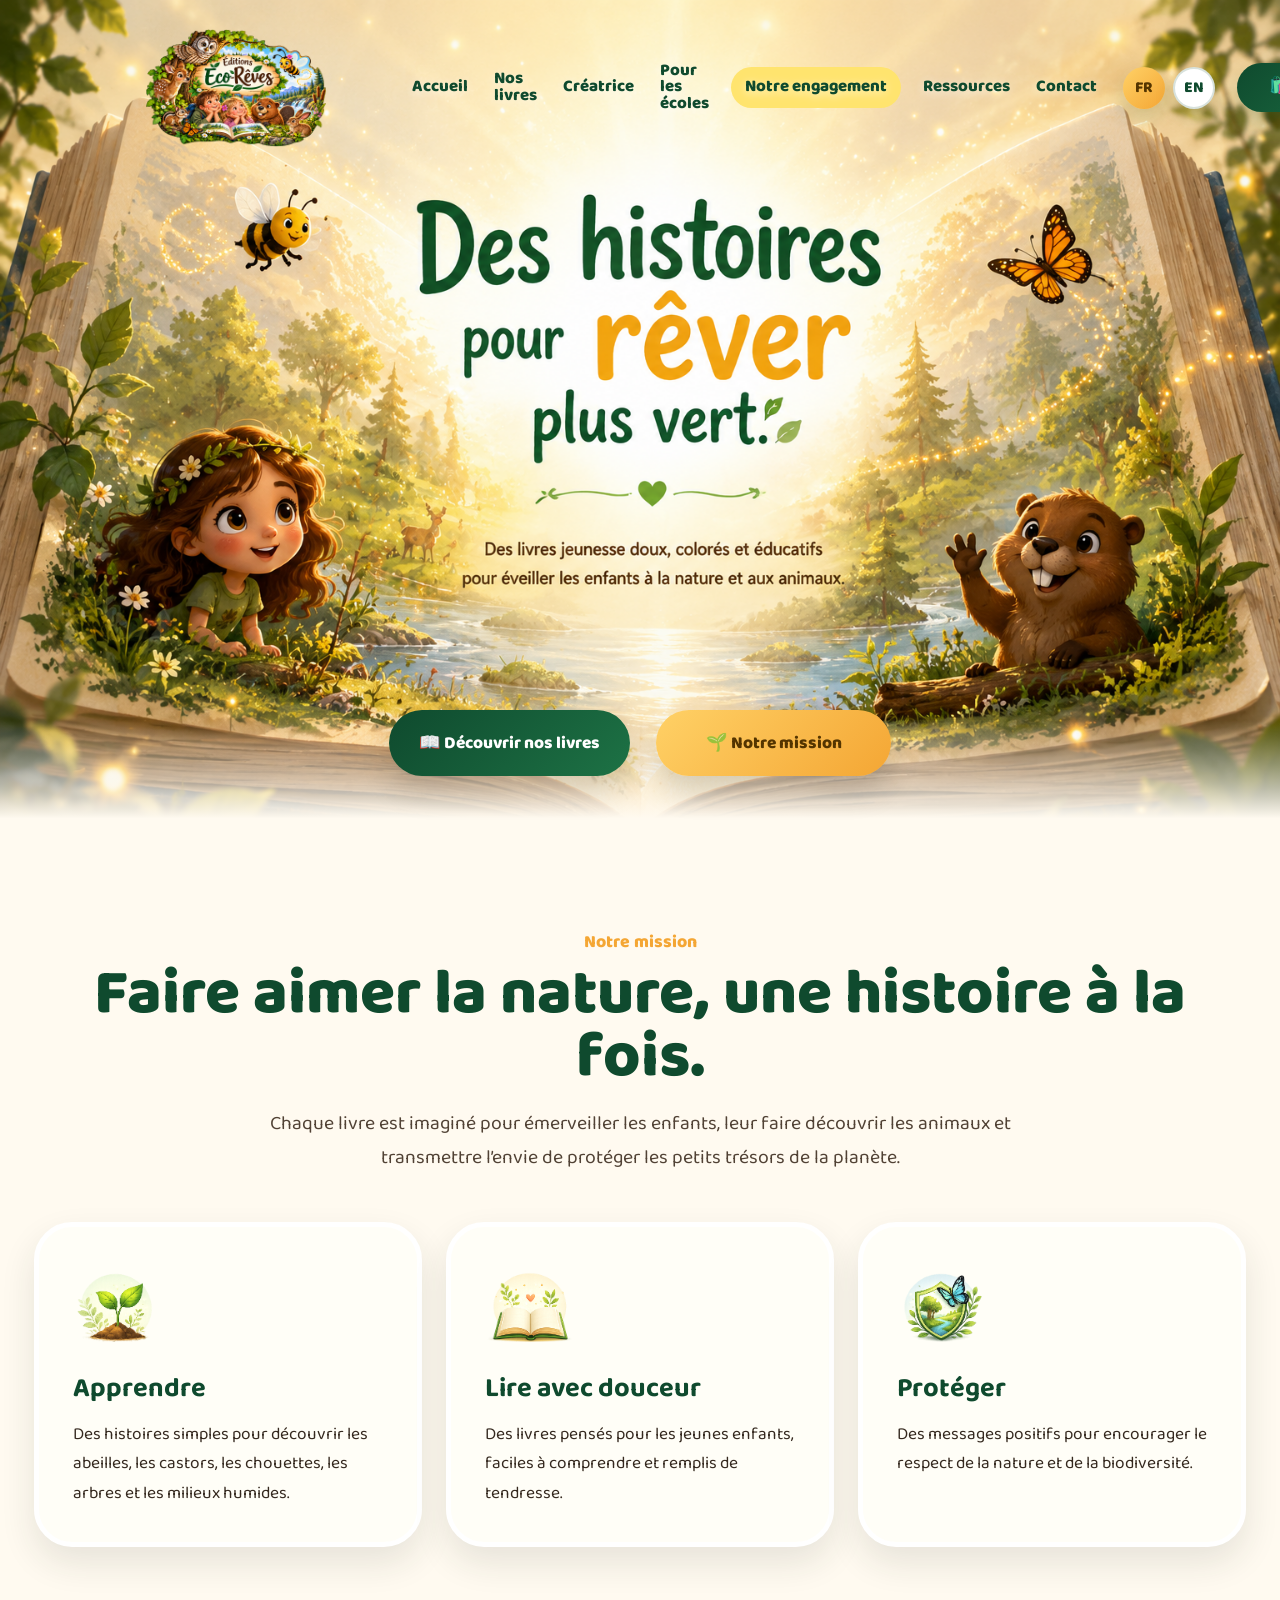
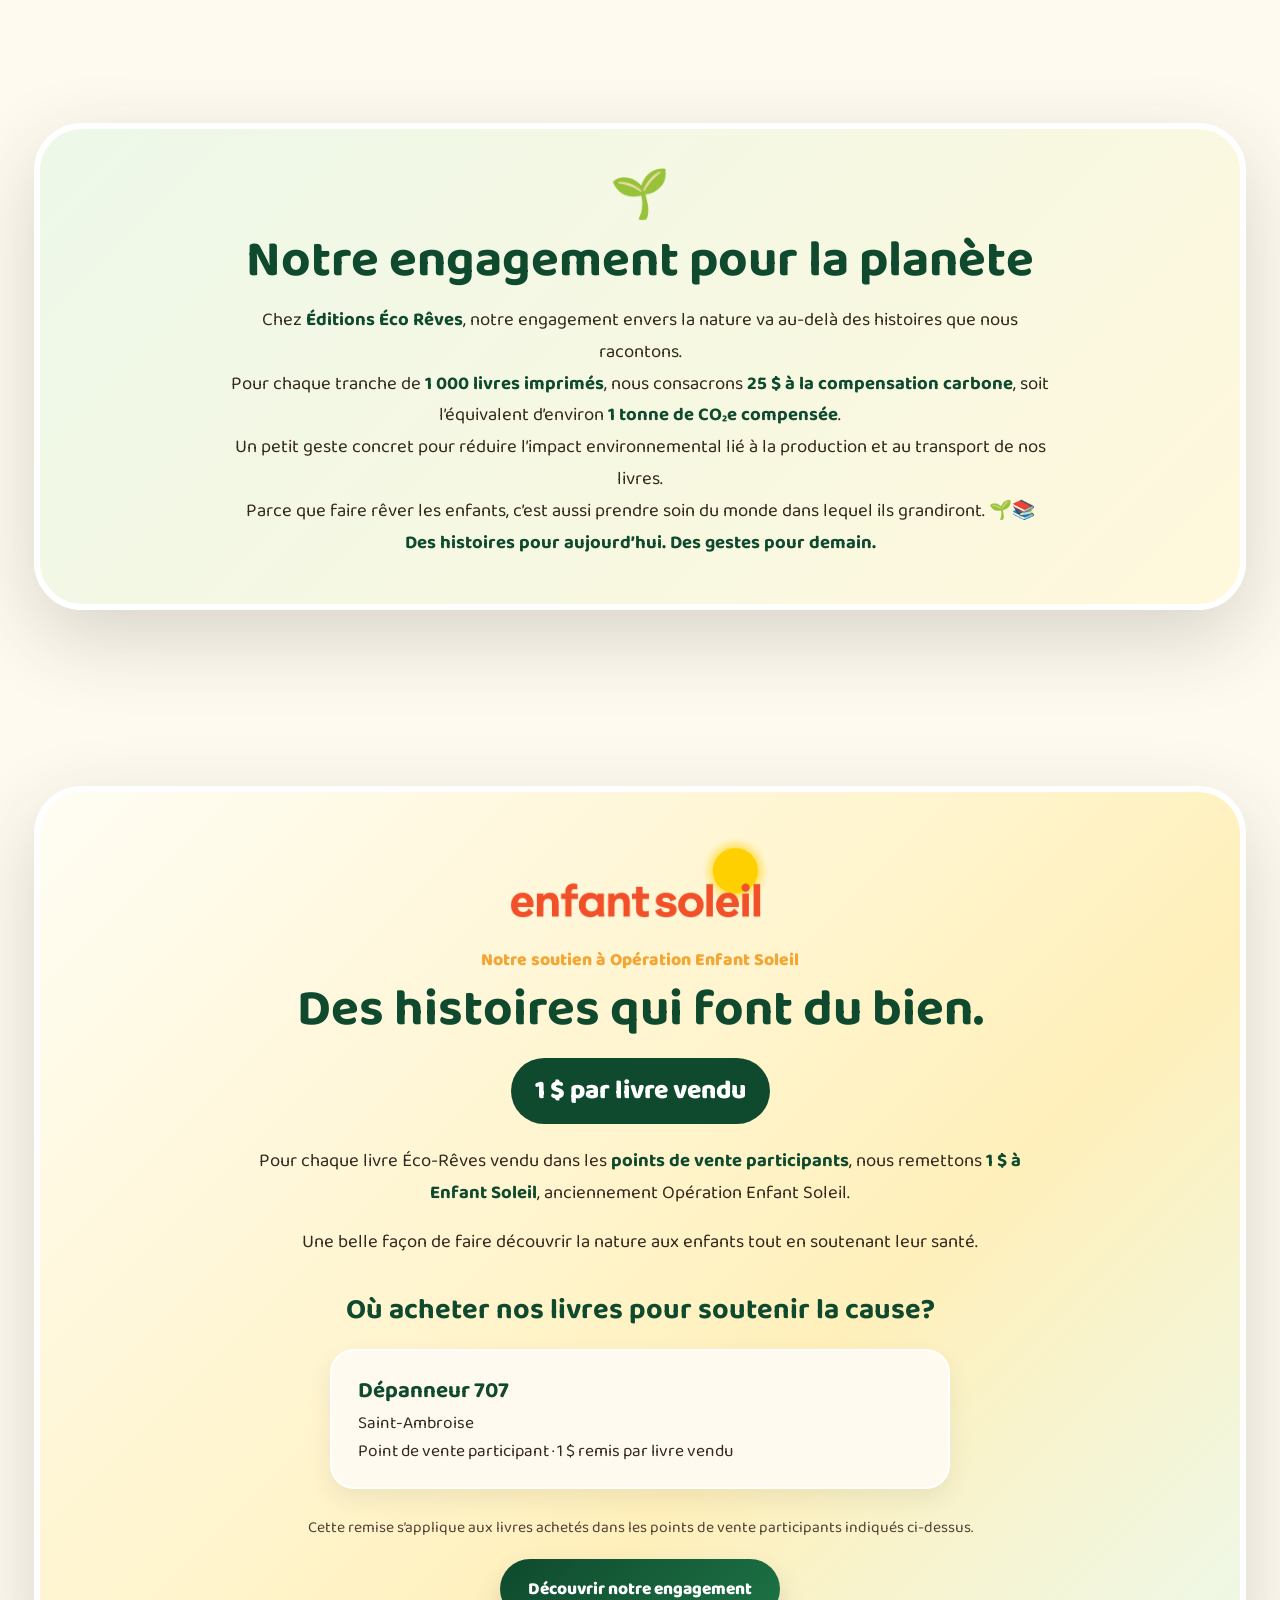
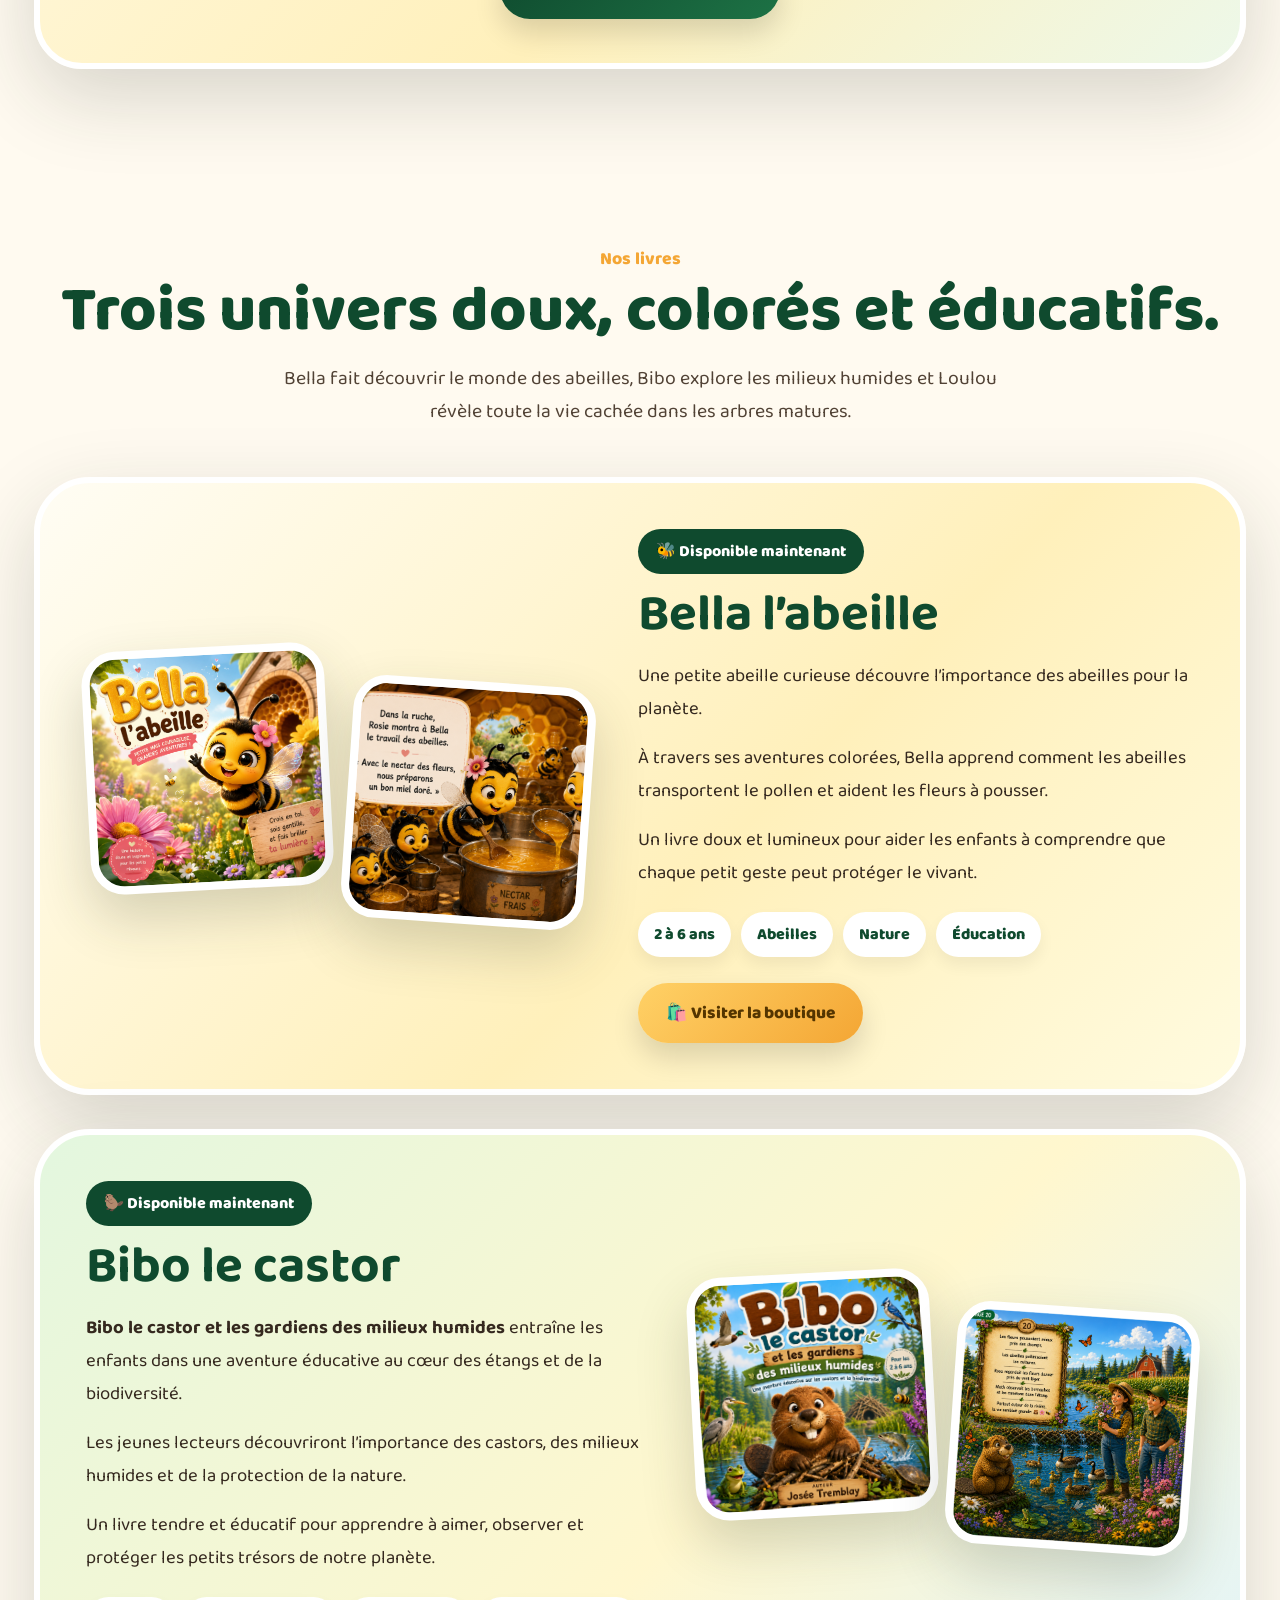
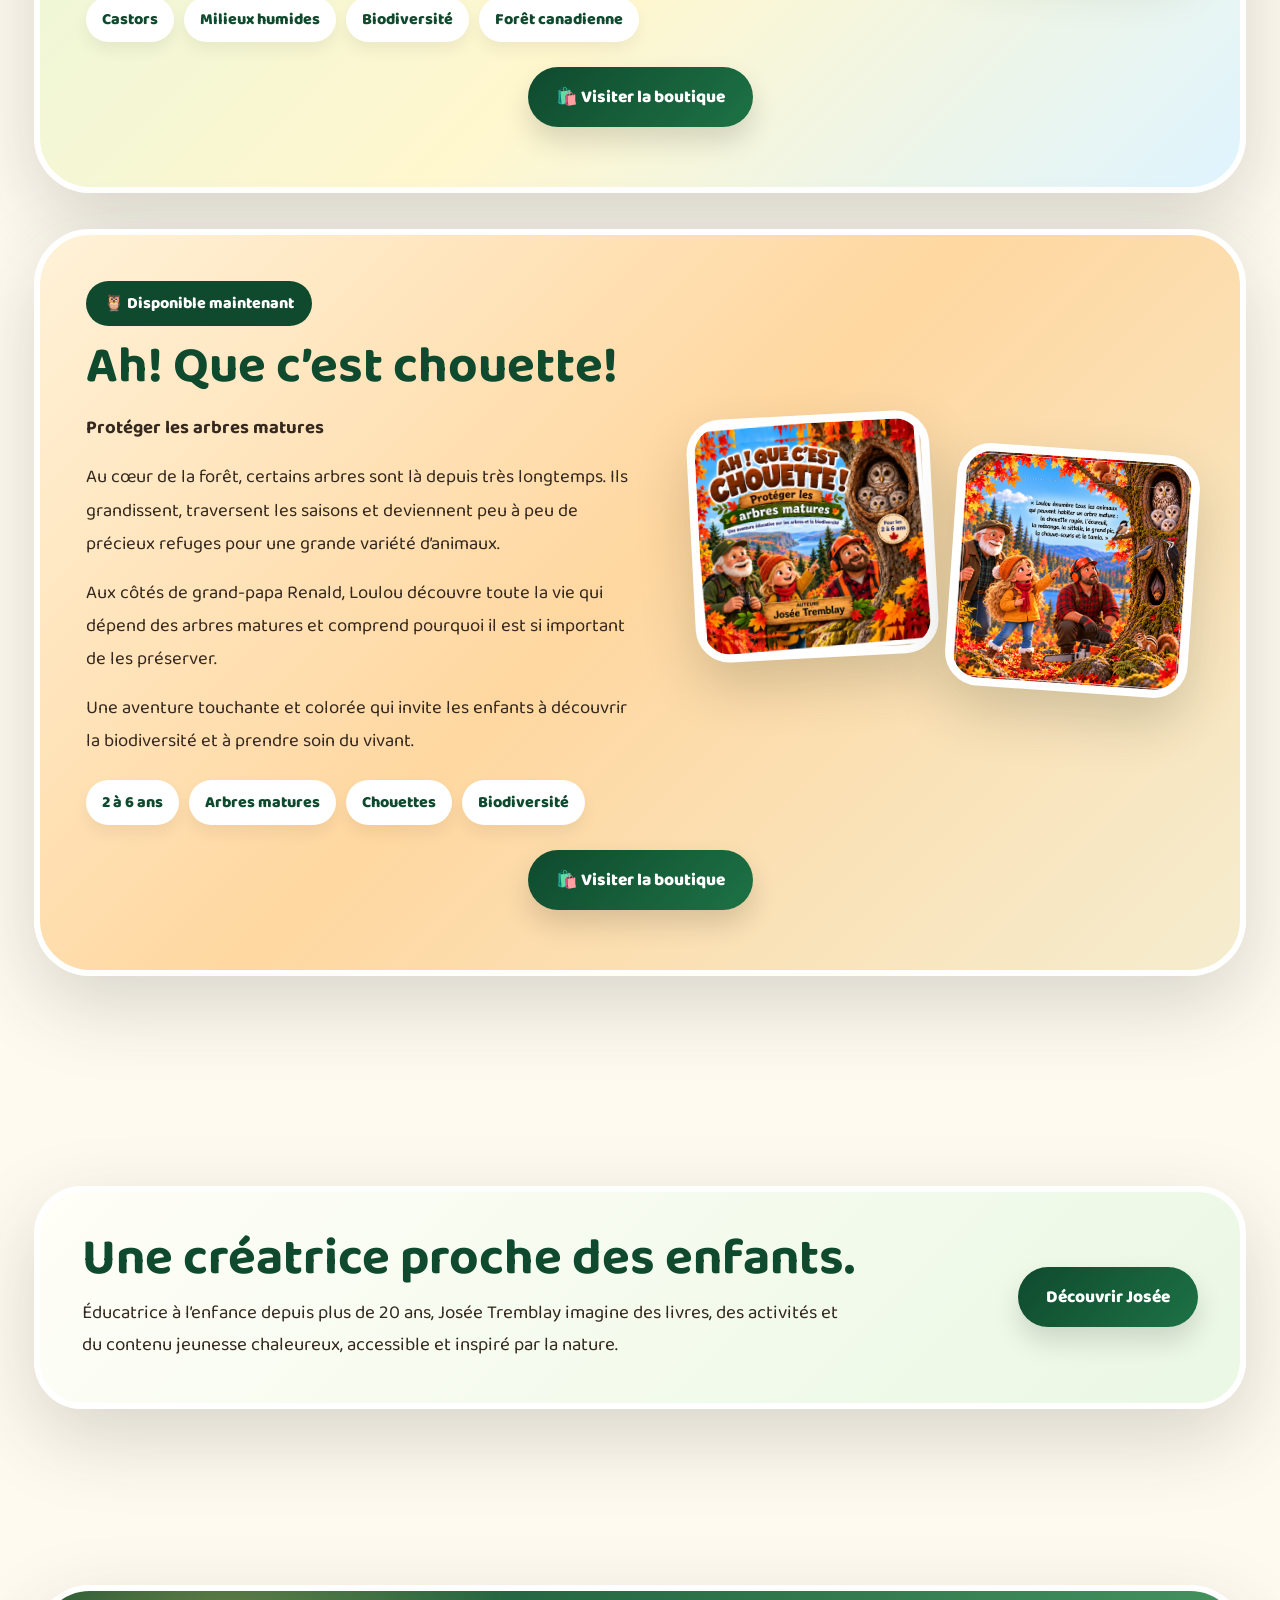
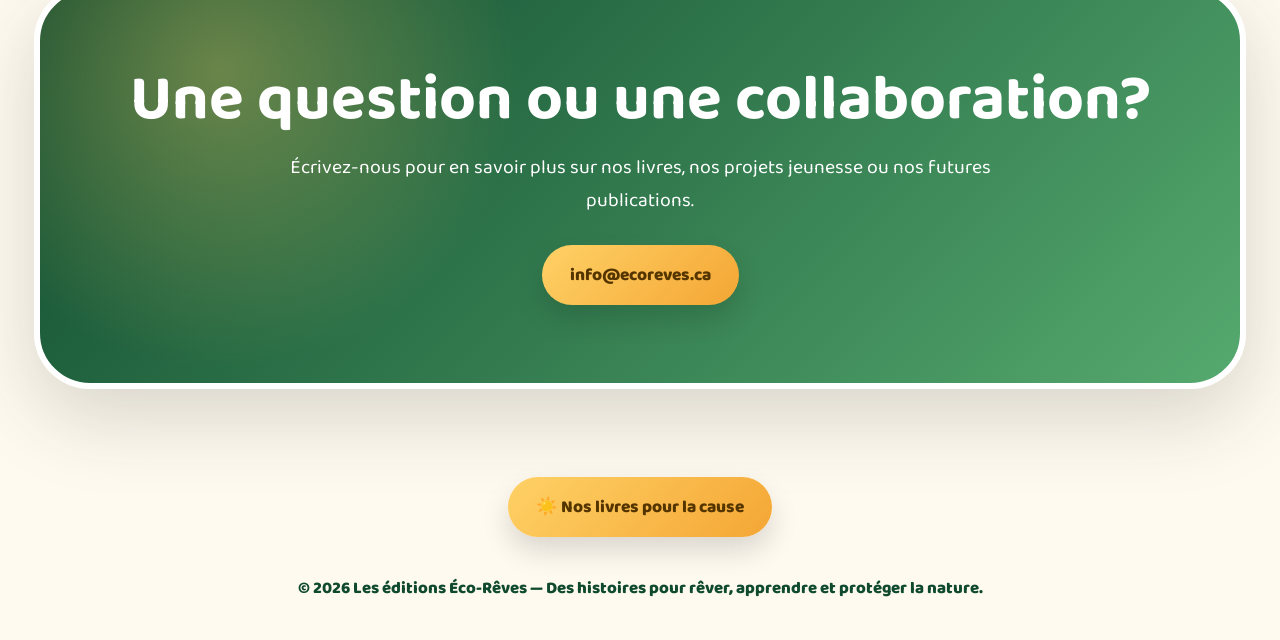
==== commit 8650c2fa: "Restore original desktop homepage while retaining mobile character artwork" ====
--- a/index.html
+++ b/index.html
@@ -114,7 +114,7 @@
     .hero-menu{gap:18px}.hero-menu .commitment-link{background:#ffe46e;padding:12px 14px;border-radius:999px;white-space:nowrap}
     @media(max-width:980px){.hero-menu{display:flex;position:absolute;top:100%;left:0;right:0;flex-wrap:wrap;gap:6px;background:#fffaf0ef;border-radius:14px;padding:8px}.hero-menu a{font-size:.8rem;padding:8px}.hero-menu .commitment-link{padding:8px}}
   </style>
-  <link rel="stylesheet" href="mobile.css?v=20261013-personnages">
+  <link rel="stylesheet" href="mobile.css?v=20261013-desktop-restored">
   <script src="mobile-nav.js?v=20261013" defer></script>
 </head>
 <body class="mobile-home">
--- a/mobile.css
+++ b/mobile.css
@@ -1,16 +1,4 @@
-.mobile-menu-toggle{display:none}
-.mobile-home .hero-mockup{min-height:0;background:#fff6df;overflow:visible}
-.mobile-home .hero-mockup::after{display:none}
-.mobile-home .hero-nav{position:relative;inset:auto;padding:14px 30px;gap:16px;flex-wrap:wrap;background:#fffaf0}
-.mobile-home .hero-logo-link{width:170px;height:90px}
-.mobile-home .hero-menu{gap:16px}.mobile-home .hero-menu a{font-size:1rem}
-.mobile-home-intro{display:grid;grid-template-columns:1.2fr 1fr;align-items:center;background:linear-gradient(135deg,#fff6df,#fffaf0);text-align:center}
-.mobile-home-intro img{display:block;width:100%;height:auto;aspect-ratio:4/3;object-fit:cover}
-.mobile-home-intro .home-copy{padding:32px}
-.mobile-home-intro h1{color:#0f4a2e;font-size:clamp(2.5rem,4.5vw,4.5rem);line-height:1.1;margin-bottom:22px}
-.mobile-home-intro h1 span{color:#a56400}
-.mobile-home-intro p{font-size:1.25rem;line-height:1.65}
-.mobile-home .hero-real-actions{position:static;transform:none;padding:24px;white-space:normal}
+.mobile-menu-toggle,.mobile-home-intro{display:none}
 @media(max-width:980px){
   .mobile-header{position:relative!important;inset:auto!important;display:flex!important;flex-wrap:wrap!important;align-items:center!important;justify-content:space-between!important;gap:8px!important;padding:10px 16px!important;background:#fffaf0!important;border-bottom:1px solid #0f4a2e15;width:100%!important;max-width:none!important;margin:0!important}
   .mobile-header>a:first-child{width:110px!important;height:68px!important;flex:0 0 110px!important;margin:0 auto 0 0!important}
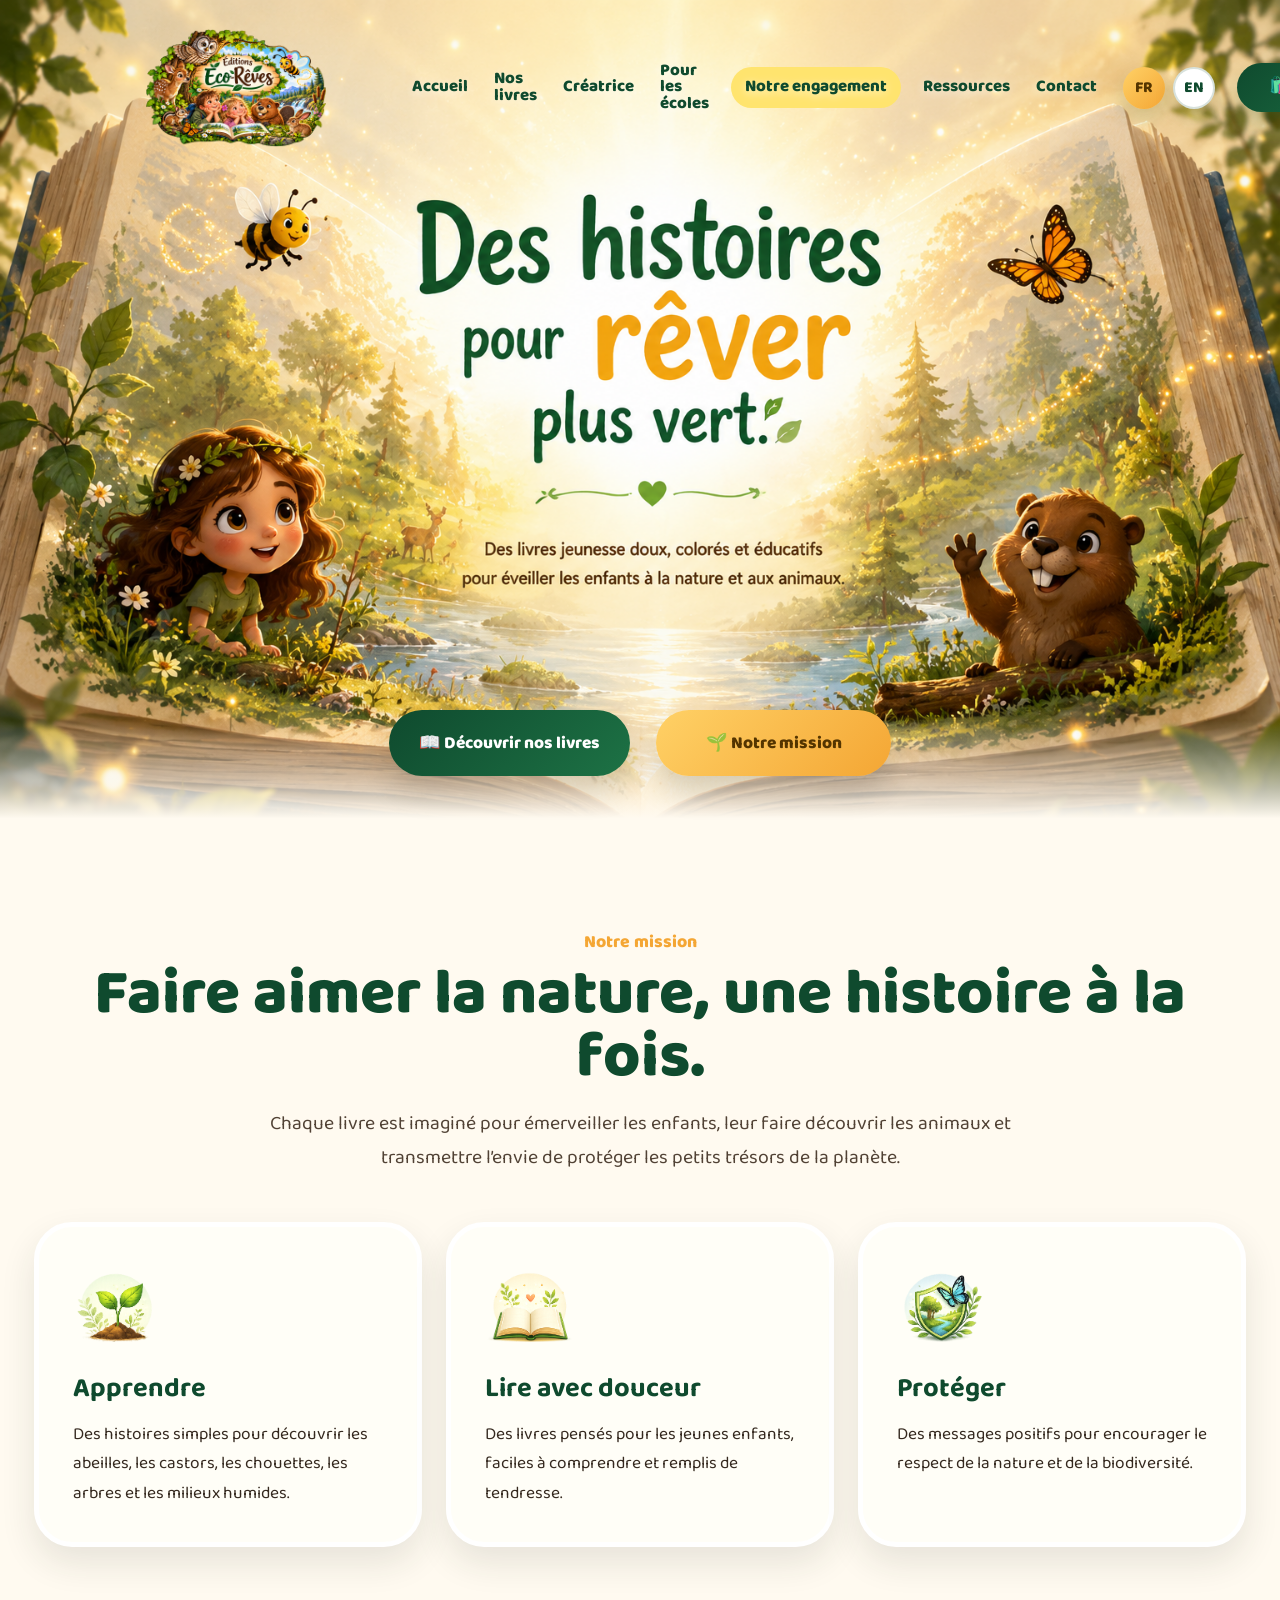
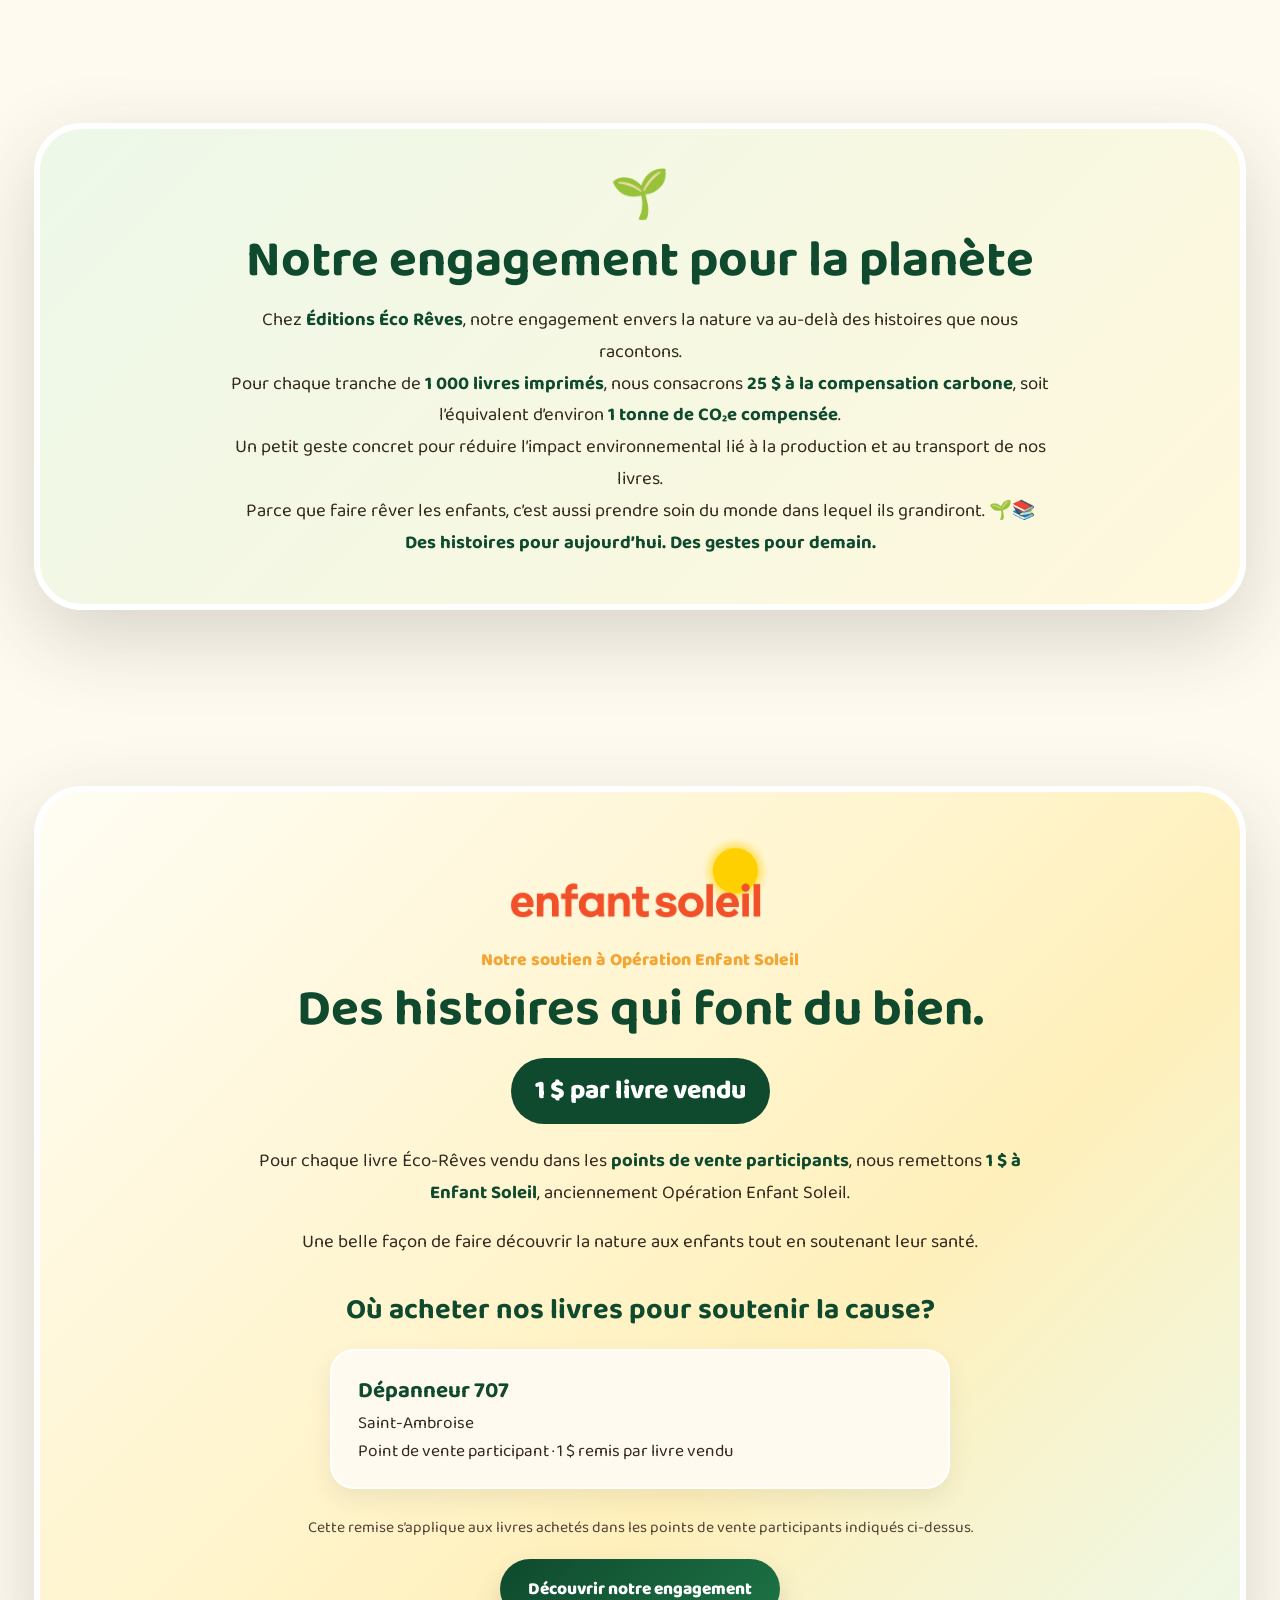
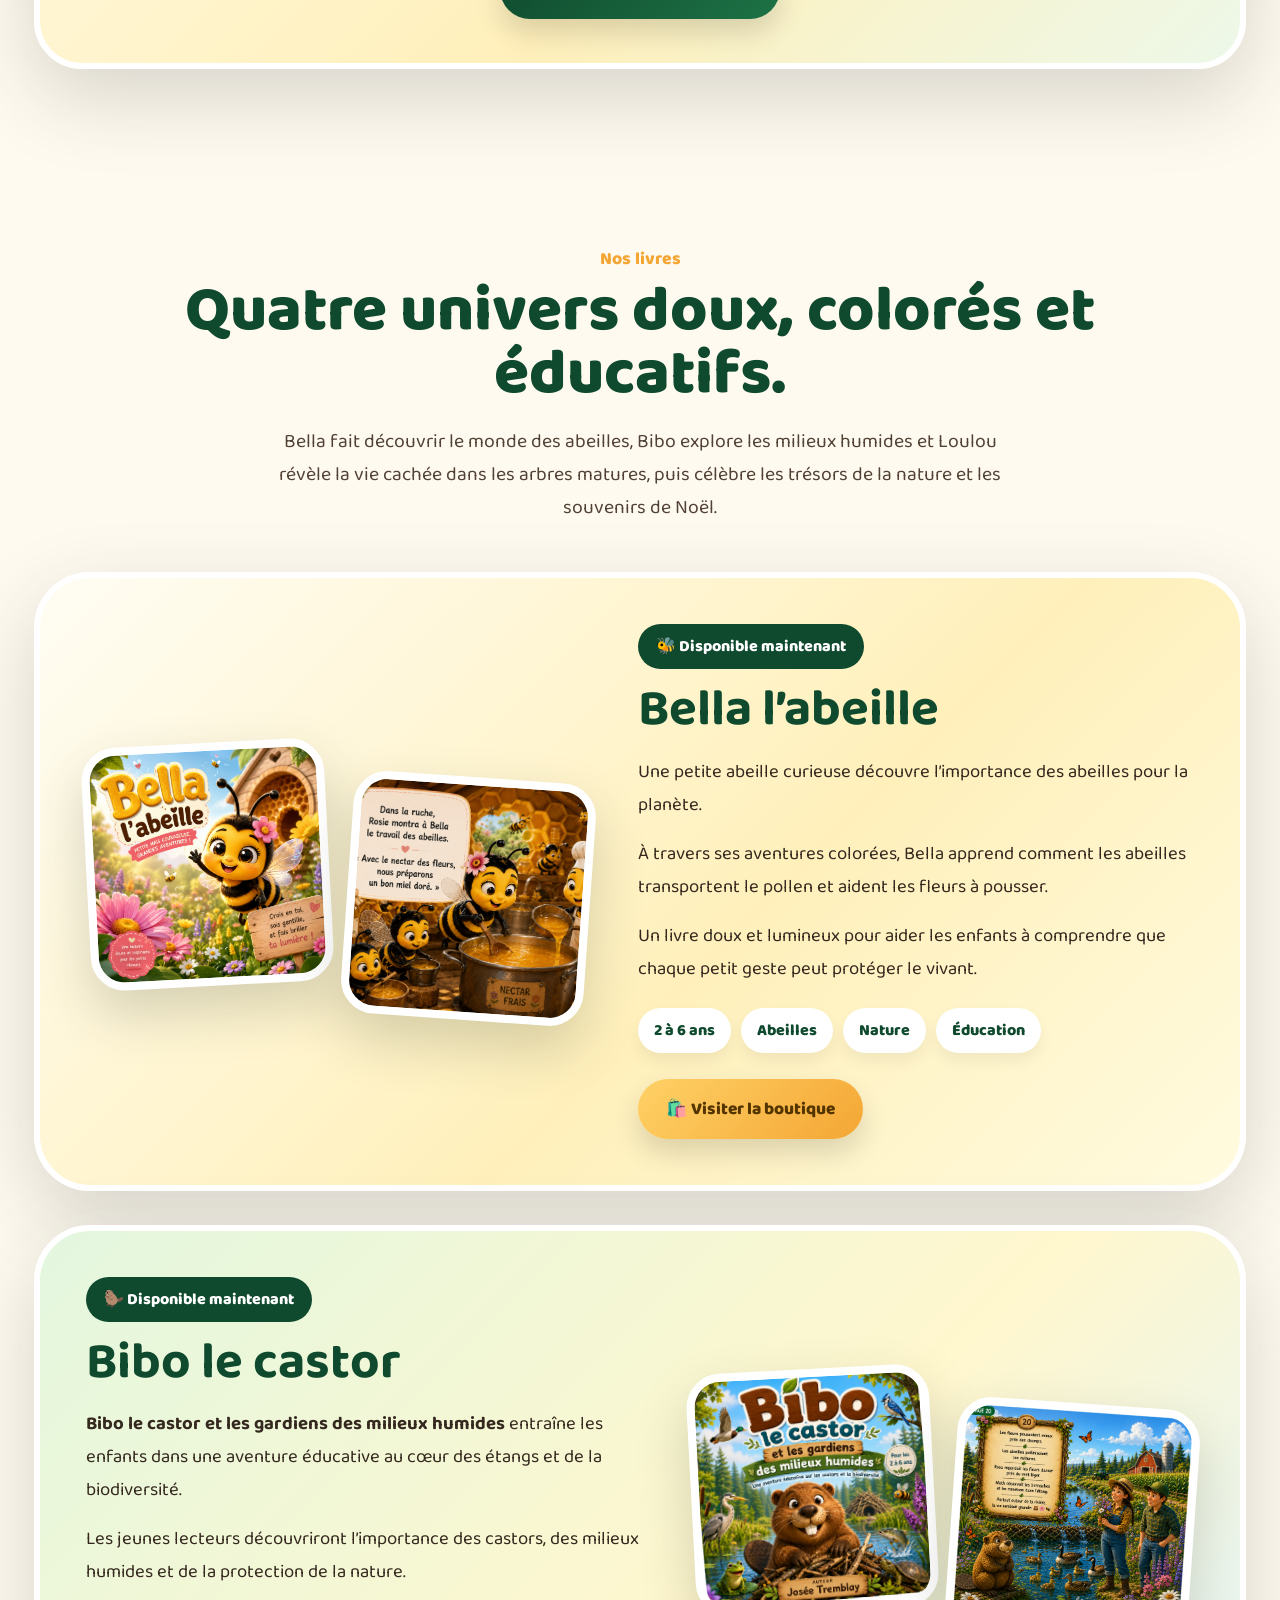
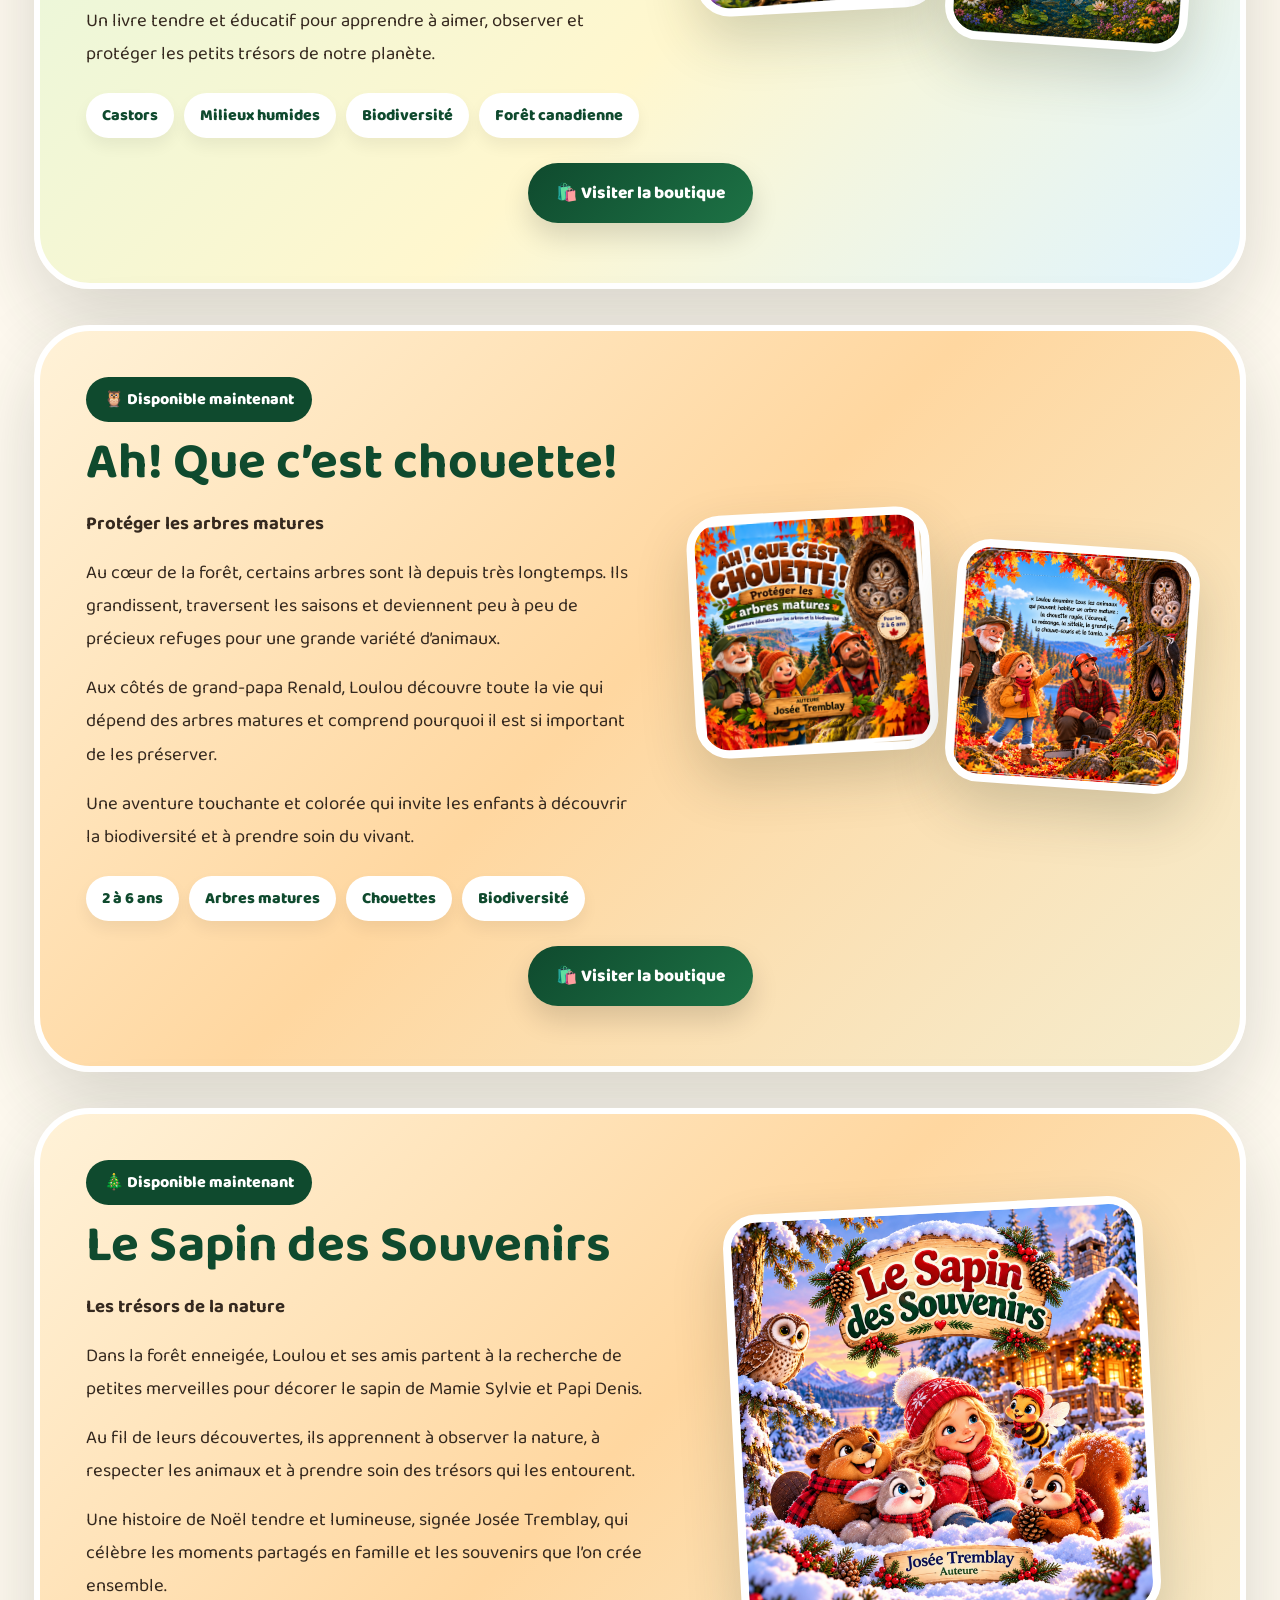
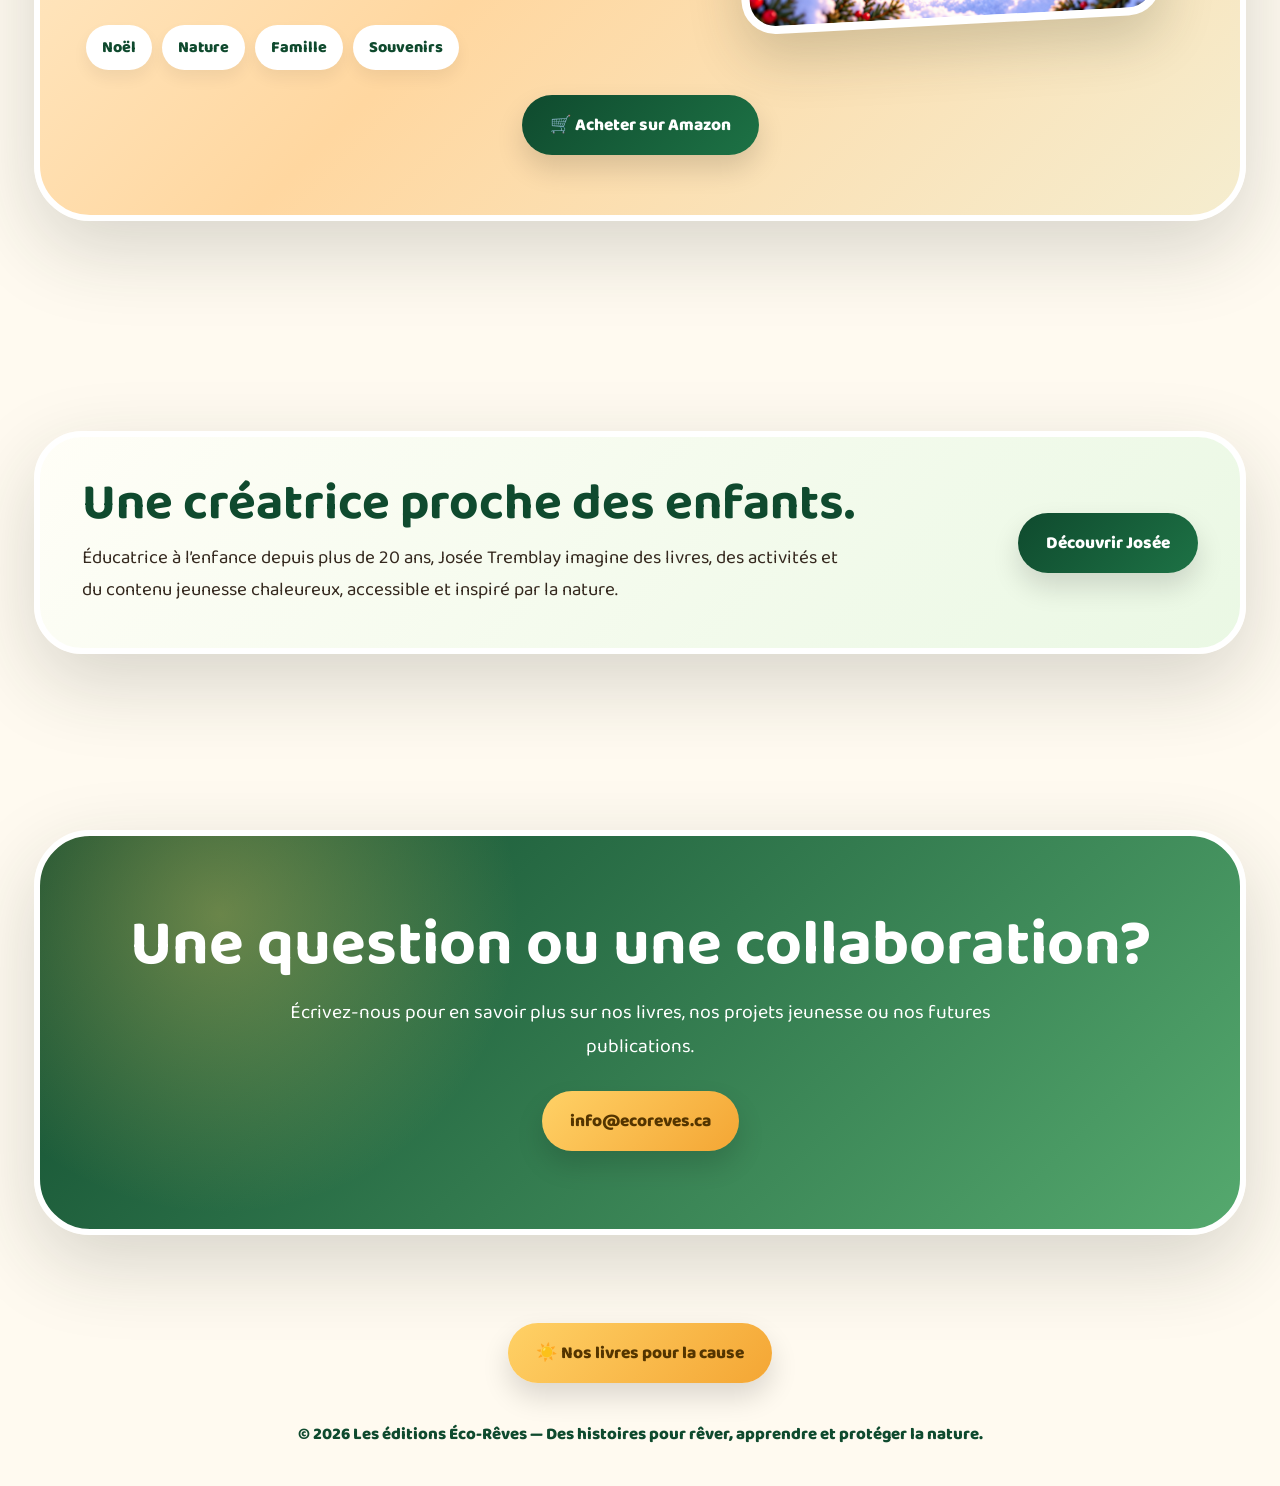
==== commit af79c8b7: "Ajouter Le Sapin des Souvenirs aux pages françaises" ====
--- a/index.html
+++ b/index.html
@@ -113,6 +113,7 @@
     @media(max-width:768px){.sunshine-card{padding:30px 20px;border-radius:34px;border-width:4px}.sunshine-card p{font-size:1.05rem}.sunshine-card .btn{max-width:100%}.sunshine-logo{width:220px}}
     .hero-menu{gap:18px}.hero-menu .commitment-link{background:#ffe46e;padding:12px 14px;border-radius:999px;white-space:nowrap}
     @media(max-width:980px){.hero-menu{display:flex;position:absolute;top:100%;left:0;right:0;flex-wrap:wrap;gap:6px;background:#fffaf0ef;border-radius:14px;padding:8px}.hero-menu a{font-size:.8rem;padding:8px}.hero-menu .commitment-link{padding:8px}}
+      .book-feature.sapin .covers{display:block;max-width:420px;margin:auto;width:100%}.book-feature.sapin .cover{margin:0;transform:rotate(-3deg)}
   </style>
   <link rel="stylesheet" href="mobile.css?v=20261013-desktop-restored">
   <script src="mobile-nav.js?v=20261013" defer></script>
@@ -184,13 +185,14 @@
     </div>
   </section>
   <section id="livres">
-    <div class="section-kicker">Nos livres</div><h2 class="section-title">Trois univers doux, colorés et éducatifs.</h2><p class="section-subtitle">Bella fait découvrir le monde des abeilles, Bibo explore les milieux humides et Loulou révèle toute la vie cachée dans les arbres matures.</p>
+    <div class="section-kicker">Nos livres</div><h2 class="section-title">Quatre univers doux, colorés et éducatifs.</h2><p class="section-subtitle">Bella fait découvrir le monde des abeilles, Bibo explore les milieux humides et Loulou révèle la vie cachée dans les arbres matures, puis célèbre les trésors de la nature et les souvenirs de Noël.</p>
     <article class="book-feature bella"><div class="book-layout"><div class="covers"><div class="cover"><img src="bella labeille.png" alt="Bella l’abeille"></div><div class="cover"><img src="bella-ruche.png" alt="Bella dans la ruche"></div></div><div class="book-copy"><span class="label">🐝 Disponible maintenant</span><h2>Bella l’abeille</h2><p>Une petite abeille curieuse découvre l’importance des abeilles pour la planète.</p><p>À travers ses aventures colorées, Bella apprend comment les abeilles transportent le pollen et aident les fleurs à pousser.</p><p>Un livre doux et lumineux pour aider les enfants à comprendre que chaque petit geste peut protéger le vivant.</p><div class="pill-list"><span class="pill">2 à 6 ans</span><span class="pill">Abeilles</span><span class="pill">Nature</span><span class="pill">Éducation</span></div><a class="btn btn-secondary amazon-btn" href="boutique.html">🛍️ Visiter la boutique</a></div></div></article>
     <article class="book-feature bibo" id="bibo"><div class="book-layout"><div class="book-copy"><span class="label">🦫 Disponible maintenant</span><h2>Bibo le castor</h2><p><strong>Bibo le castor et les gardiens des milieux humides</strong> entraîne les enfants dans une aventure éducative au cœur des étangs et de la biodiversité.</p><p>Les jeunes lecteurs découvriront l’importance des castors, des milieux humides et de la protection de la nature.</p><p>Un livre tendre et éducatif pour apprendre à aimer, observer et protéger les petits trésors de notre planète.</p><div class="pill-list"><span class="pill">Castors</span><span class="pill">Milieux humides</span><span class="pill">Biodiversité</span><span class="pill">Forêt canadienne</span></div></div><div class="covers"><div class="cover"><img src="bibo-cover-fr.png" alt="Bibo le castor"></div><div class="cover"><img src="bibo-page.png" alt="Bibo et les milieux humides"></div></div></div>
 <div class="book-cta">
 <a class="btn btn-primary" href="boutique.html">🛍️ Visiter la boutique</a>
 </div></article>
     <article class="book-feature chouette" id="chouette"><div class="book-layout"><div class="book-copy"><span class="label">🦉 Disponible maintenant</span><h2>Ah! Que c’est chouette!</h2><p><strong>Protéger les arbres matures</strong></p><p>Au cœur de la forêt, certains arbres sont là depuis très longtemps. Ils grandissent, traversent les saisons et deviennent peu à peu de précieux refuges pour une grande variété d’animaux.</p><p>Aux côtés de grand-papa Renald, Loulou découvre toute la vie qui dépend des arbres matures et comprend pourquoi il est si important de les préserver.</p><p>Une aventure touchante et colorée qui invite les enfants à découvrir la biodiversité et à prendre soin du vivant.</p><div class="pill-list"><span class="pill">2 à 6 ans</span><span class="pill">Arbres matures</span><span class="pill">Chouettes</span><span class="pill">Biodiversité</span></div></div><div class="covers"><div class="cover"><img src="chouette-cover-fr.png" alt="Couverture Ah! Que c’est chouette! Protéger les arbres matures"></div><div class="cover"><img src="chouette-page.png" alt="Les animaux qui habitent un arbre mature"></div></div></div><div class="book-cta"><a class="btn btn-primary" href="boutique.html">🛍️ Visiter la boutique</a></div></article>
+    <article class="book-feature chouette sapin" id="sapin-souvenirs"><div class="book-layout"><div class="book-copy"><span class="label">🎄 Disponible maintenant</span><h2>Le Sapin des Souvenirs</h2><p><strong>Les trésors de la nature</strong></p><p>Dans la forêt enneigée, Loulou et ses amis partent à la recherche de petites merveilles pour décorer le sapin de Mamie Sylvie et Papi Denis.</p><p>Au fil de leurs découvertes, ils apprennent à observer la nature, à respecter les animaux et à prendre soin des trésors qui les entourent.</p><p>Une histoire de Noël tendre et lumineuse, signée Josée Tremblay, qui célèbre les moments partagés en famille et les souvenirs que l’on crée ensemble.</p><div class="pill-list"><span class="pill">Noël</span><span class="pill">Nature</span><span class="pill">Famille</span><span class="pill">Souvenirs</span></div></div><div class="covers"><div class="cover"><img src="sapin-souvenirs-cover-fr.png" alt="Couverture de Le Sapin des Souvenirs — Les trésors de la nature, de Josée Tremblay" width="1254" height="1254" loading="lazy"></div></div></div><div class="book-cta"><a class="btn btn-primary" href="https://www.amazon.ca/dp/B0HP8RMQLF" target="_blank" rel="noopener">🛒 Acheter sur Amazon</a></div></article>
 </section>
 
 
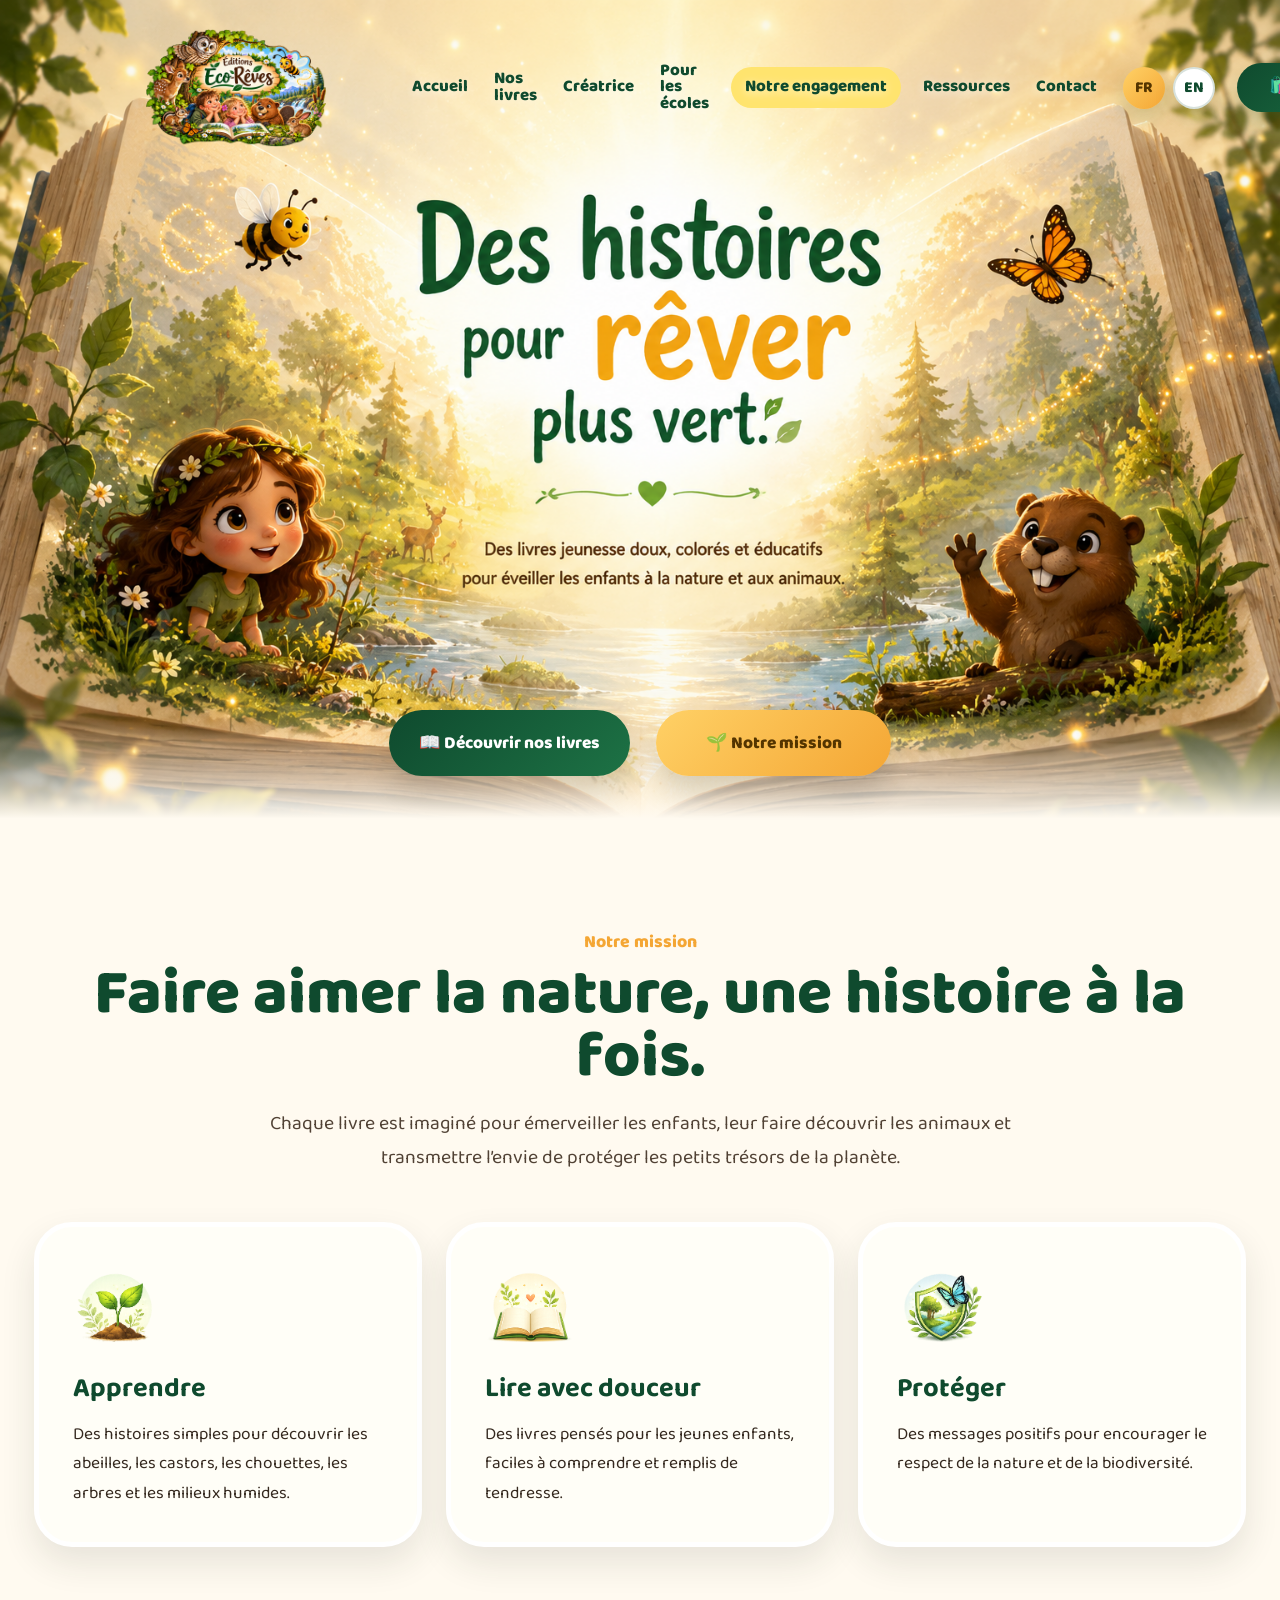
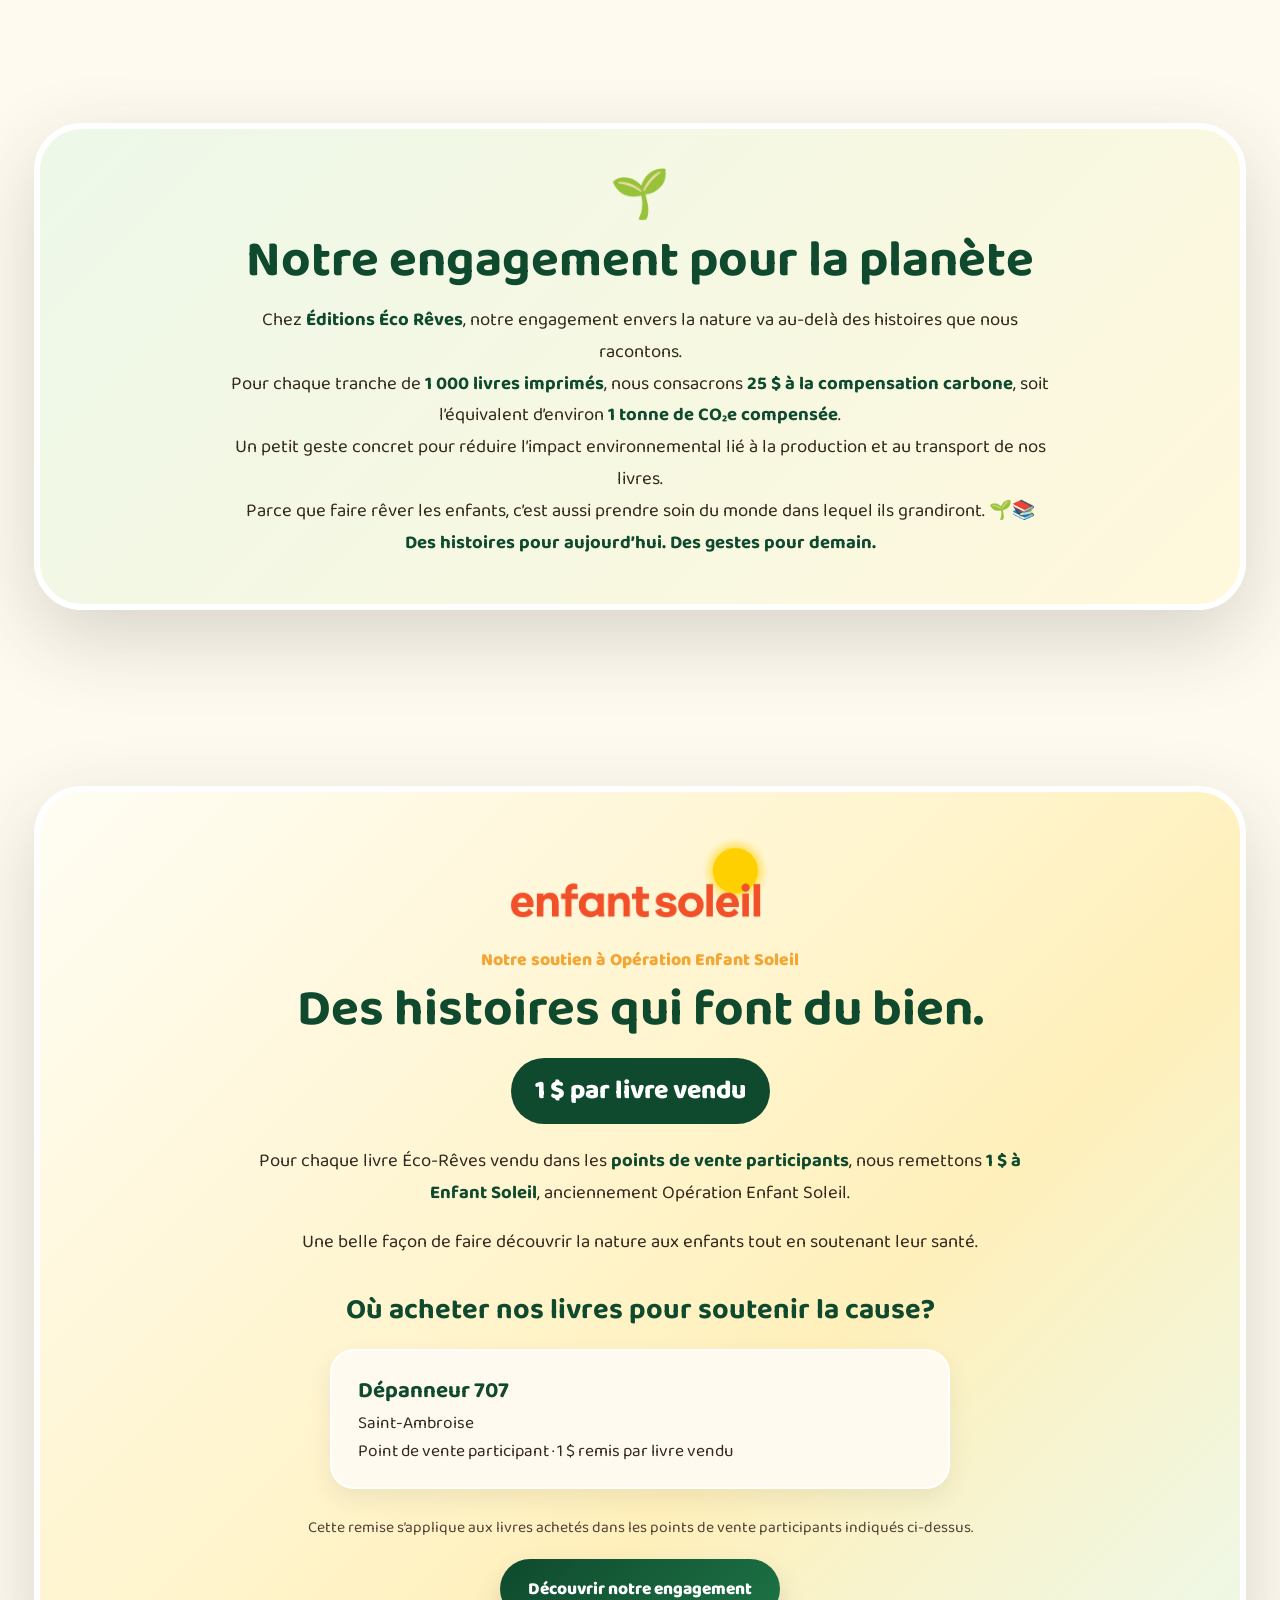
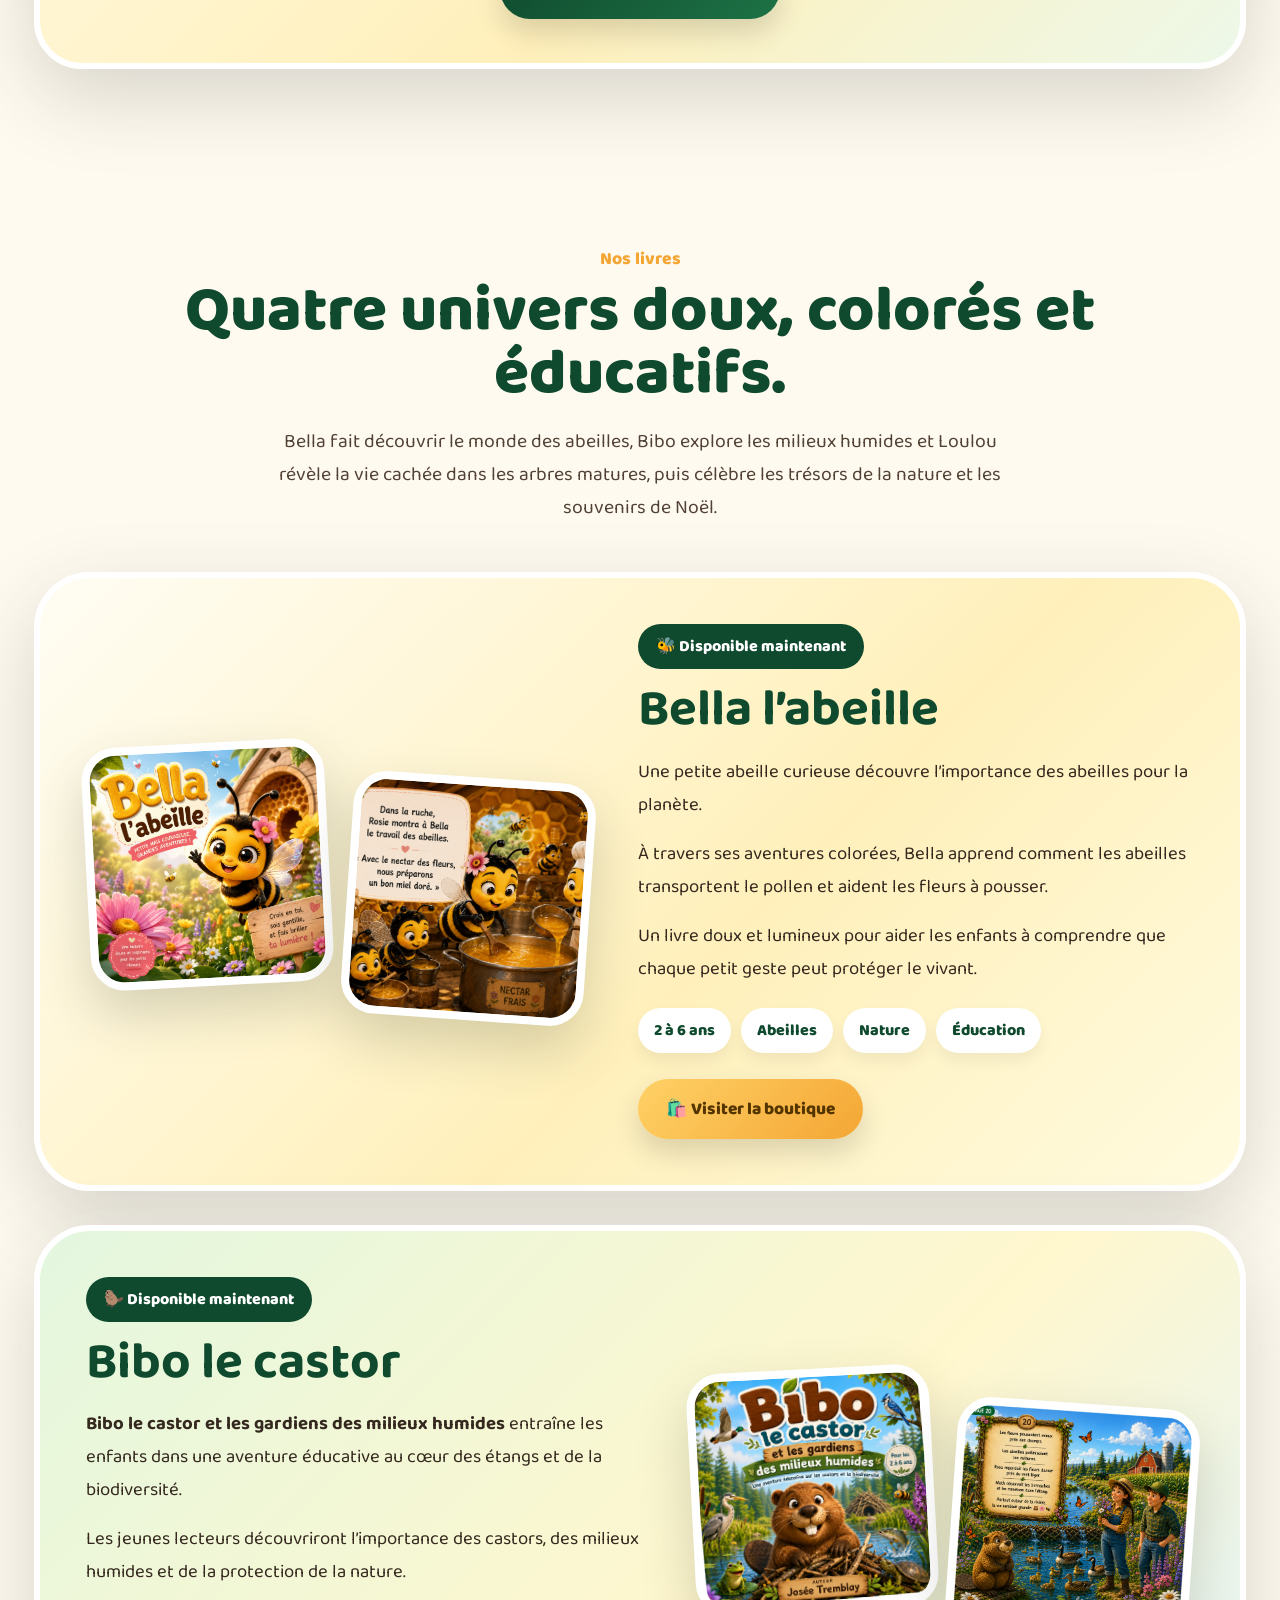
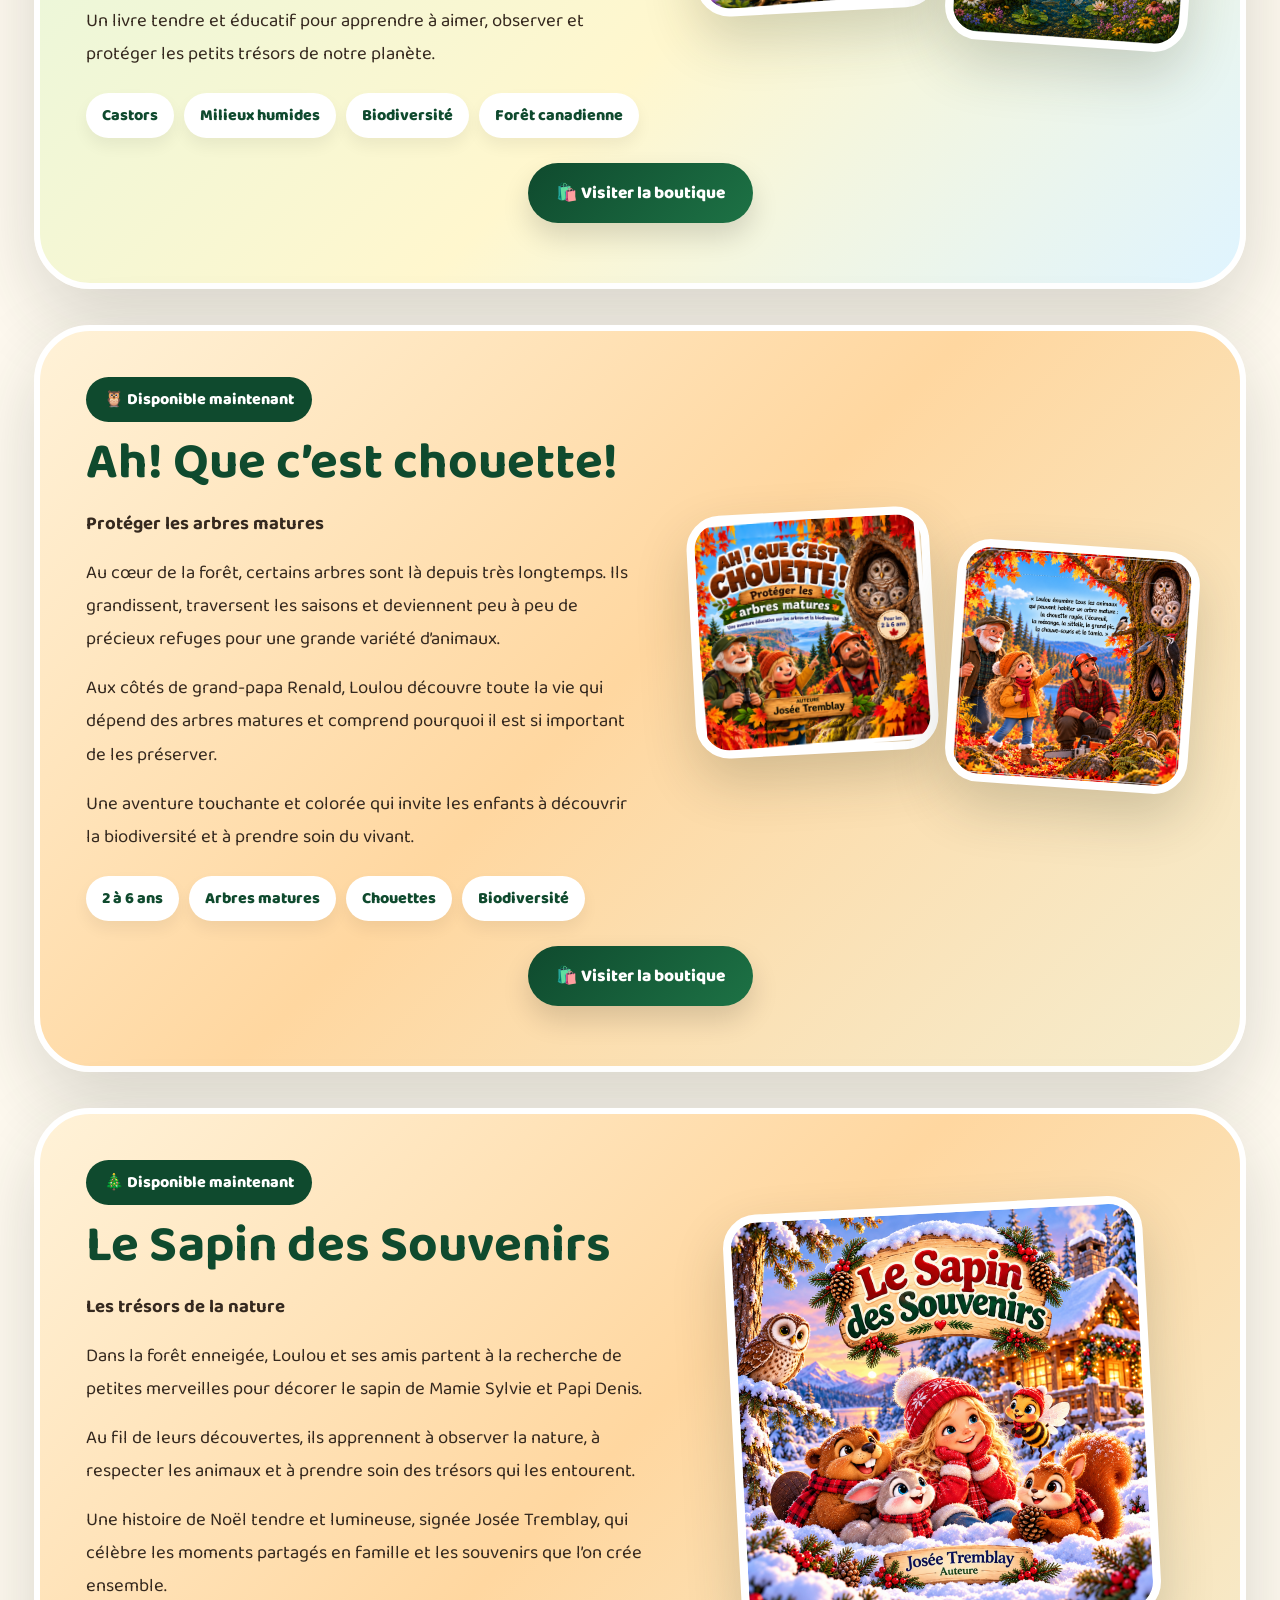
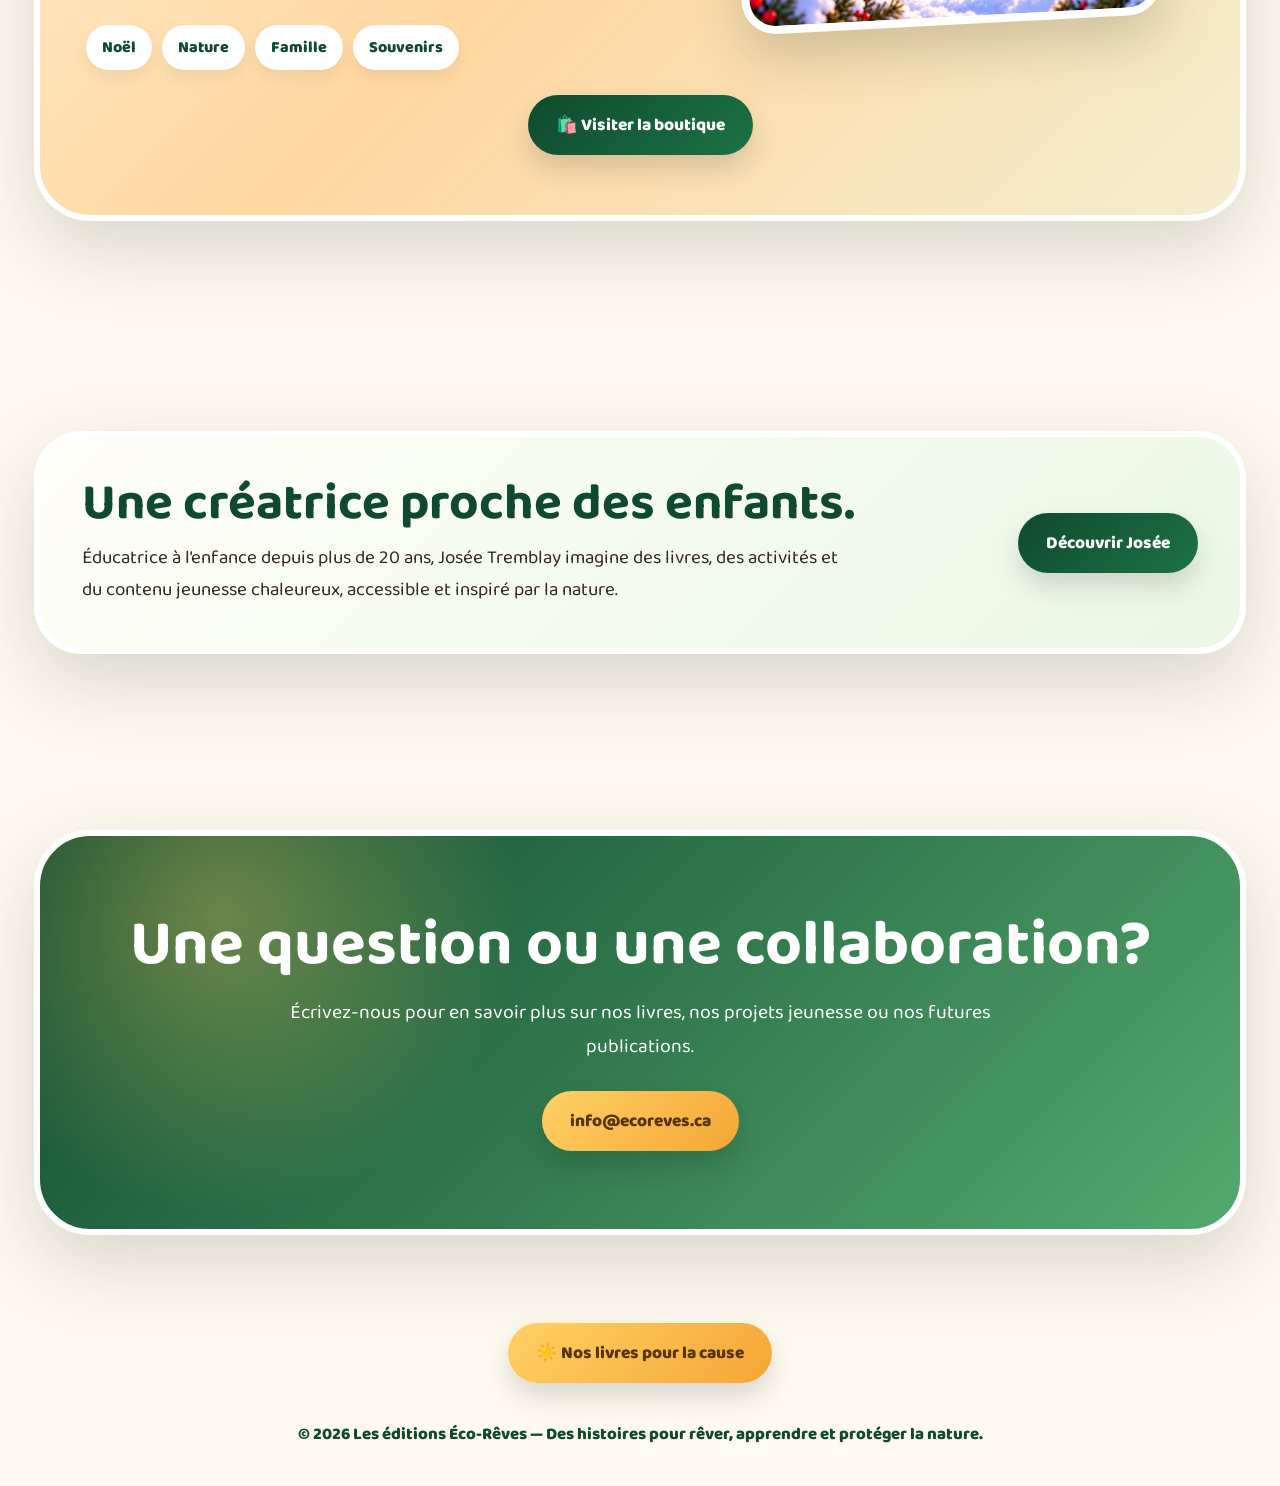
==== commit c906581d: "Diriger la fiche du Sapin vers la boutique depuis l’accueil" ====
--- a/index.html
+++ b/index.html
@@ -192,7 +192,7 @@
 <a class="btn btn-primary" href="boutique.html">🛍️ Visiter la boutique</a>
 </div></article>
     <article class="book-feature chouette" id="chouette"><div class="book-layout"><div class="book-copy"><span class="label">🦉 Disponible maintenant</span><h2>Ah! Que c’est chouette!</h2><p><strong>Protéger les arbres matures</strong></p><p>Au cœur de la forêt, certains arbres sont là depuis très longtemps. Ils grandissent, traversent les saisons et deviennent peu à peu de précieux refuges pour une grande variété d’animaux.</p><p>Aux côtés de grand-papa Renald, Loulou découvre toute la vie qui dépend des arbres matures et comprend pourquoi il est si important de les préserver.</p><p>Une aventure touchante et colorée qui invite les enfants à découvrir la biodiversité et à prendre soin du vivant.</p><div class="pill-list"><span class="pill">2 à 6 ans</span><span class="pill">Arbres matures</span><span class="pill">Chouettes</span><span class="pill">Biodiversité</span></div></div><div class="covers"><div class="cover"><img src="chouette-cover-fr.png" alt="Couverture Ah! Que c’est chouette! Protéger les arbres matures"></div><div class="cover"><img src="chouette-page.png" alt="Les animaux qui habitent un arbre mature"></div></div></div><div class="book-cta"><a class="btn btn-primary" href="boutique.html">🛍️ Visiter la boutique</a></div></article>
-    <article class="book-feature chouette sapin" id="sapin-souvenirs"><div class="book-layout"><div class="book-copy"><span class="label">🎄 Disponible maintenant</span><h2>Le Sapin des Souvenirs</h2><p><strong>Les trésors de la nature</strong></p><p>Dans la forêt enneigée, Loulou et ses amis partent à la recherche de petites merveilles pour décorer le sapin de Mamie Sylvie et Papi Denis.</p><p>Au fil de leurs découvertes, ils apprennent à observer la nature, à respecter les animaux et à prendre soin des trésors qui les entourent.</p><p>Une histoire de Noël tendre et lumineuse, signée Josée Tremblay, qui célèbre les moments partagés en famille et les souvenirs que l’on crée ensemble.</p><div class="pill-list"><span class="pill">Noël</span><span class="pill">Nature</span><span class="pill">Famille</span><span class="pill">Souvenirs</span></div></div><div class="covers"><div class="cover"><img src="sapin-souvenirs-cover-fr.png" alt="Couverture de Le Sapin des Souvenirs — Les trésors de la nature, de Josée Tremblay" width="1254" height="1254" loading="lazy"></div></div></div><div class="book-cta"><a class="btn btn-primary" href="https://www.amazon.ca/dp/B0HP8RMQLF" target="_blank" rel="noopener">🛒 Acheter sur Amazon</a></div></article>
+    <article class="book-feature chouette sapin" id="sapin-souvenirs"><div class="book-layout"><div class="book-copy"><span class="label">🎄 Disponible maintenant</span><h2>Le Sapin des Souvenirs</h2><p><strong>Les trésors de la nature</strong></p><p>Dans la forêt enneigée, Loulou et ses amis partent à la recherche de petites merveilles pour décorer le sapin de Mamie Sylvie et Papi Denis.</p><p>Au fil de leurs découvertes, ils apprennent à observer la nature, à respecter les animaux et à prendre soin des trésors qui les entourent.</p><p>Une histoire de Noël tendre et lumineuse, signée Josée Tremblay, qui célèbre les moments partagés en famille et les souvenirs que l’on crée ensemble.</p><div class="pill-list"><span class="pill">Noël</span><span class="pill">Nature</span><span class="pill">Famille</span><span class="pill">Souvenirs</span></div></div><div class="covers"><div class="cover"><img src="sapin-souvenirs-cover-fr.png" alt="Couverture de Le Sapin des Souvenirs — Les trésors de la nature, de Josée Tremblay" width="1254" height="1254" loading="lazy"></div></div></div><div class="book-cta"><a class="btn btn-primary" href="boutique.html">🛍️ Visiter la boutique</a></div></article>
 </section>
 
 
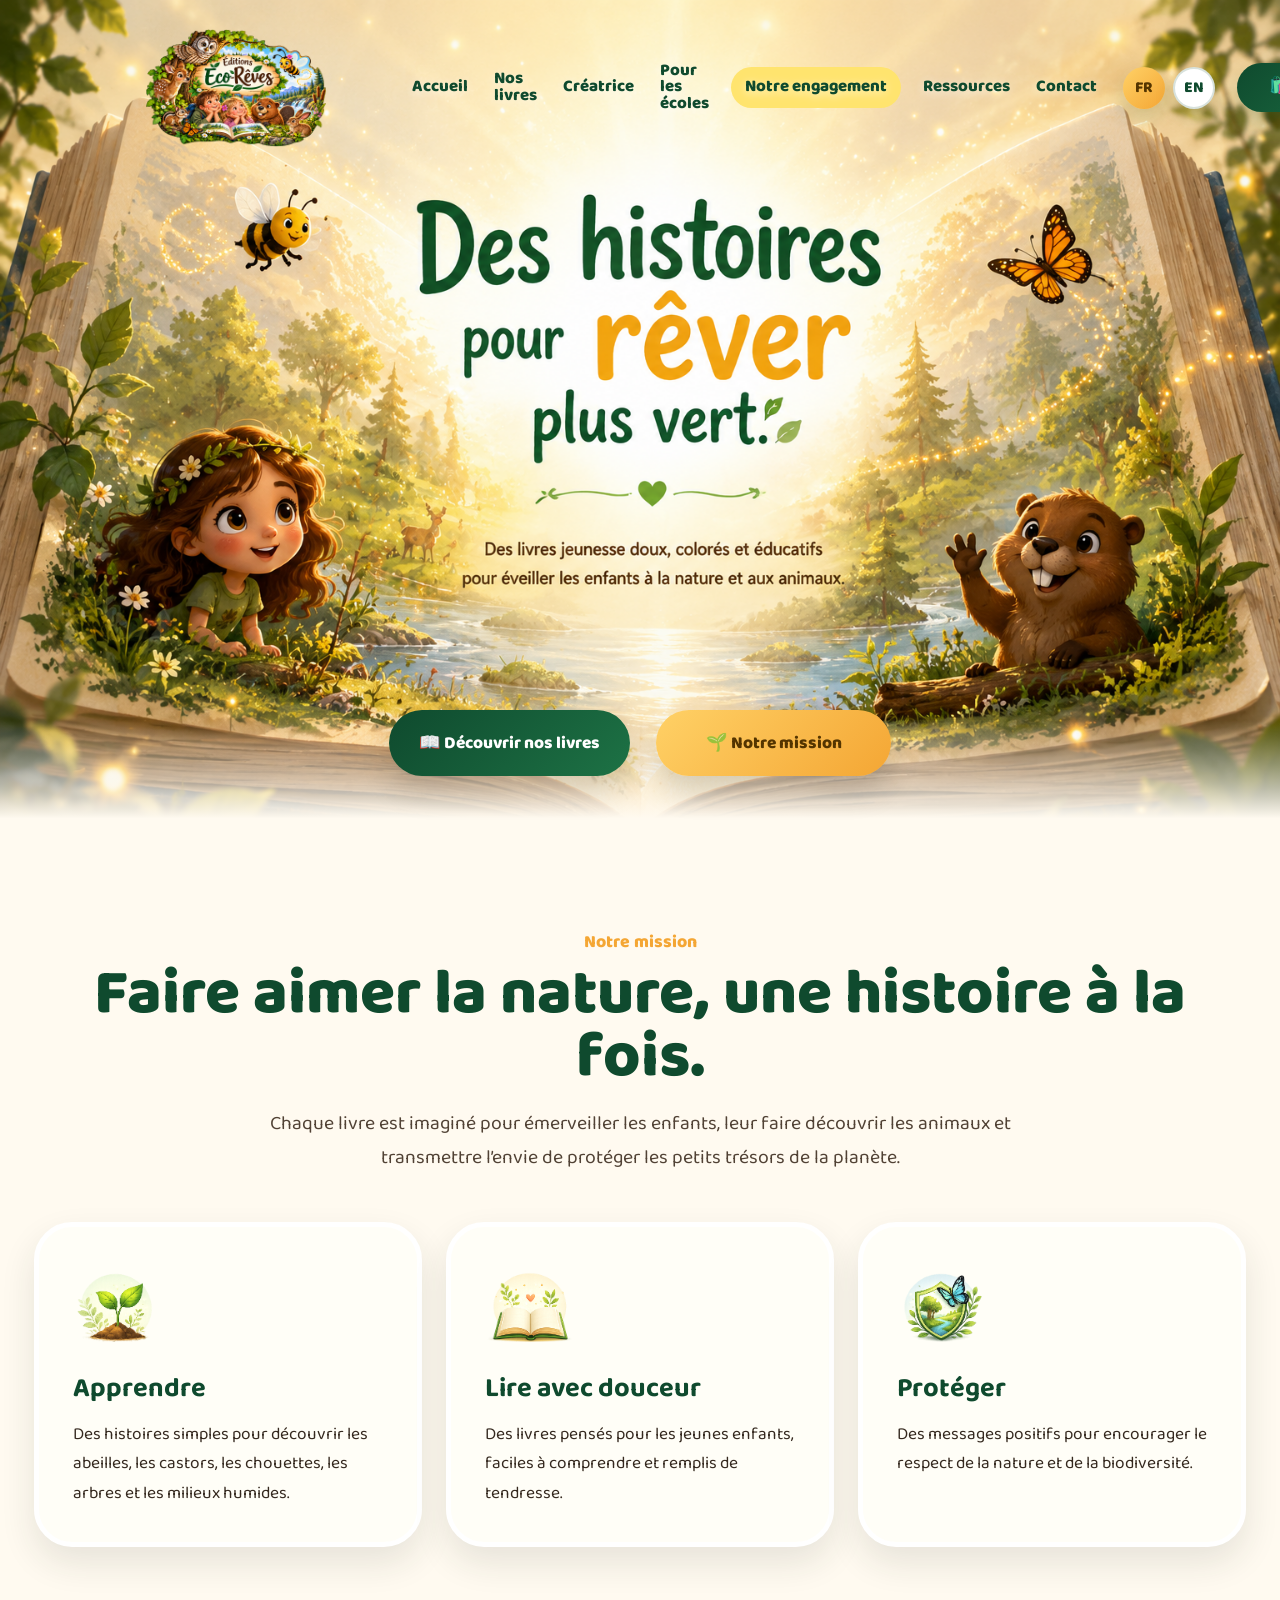
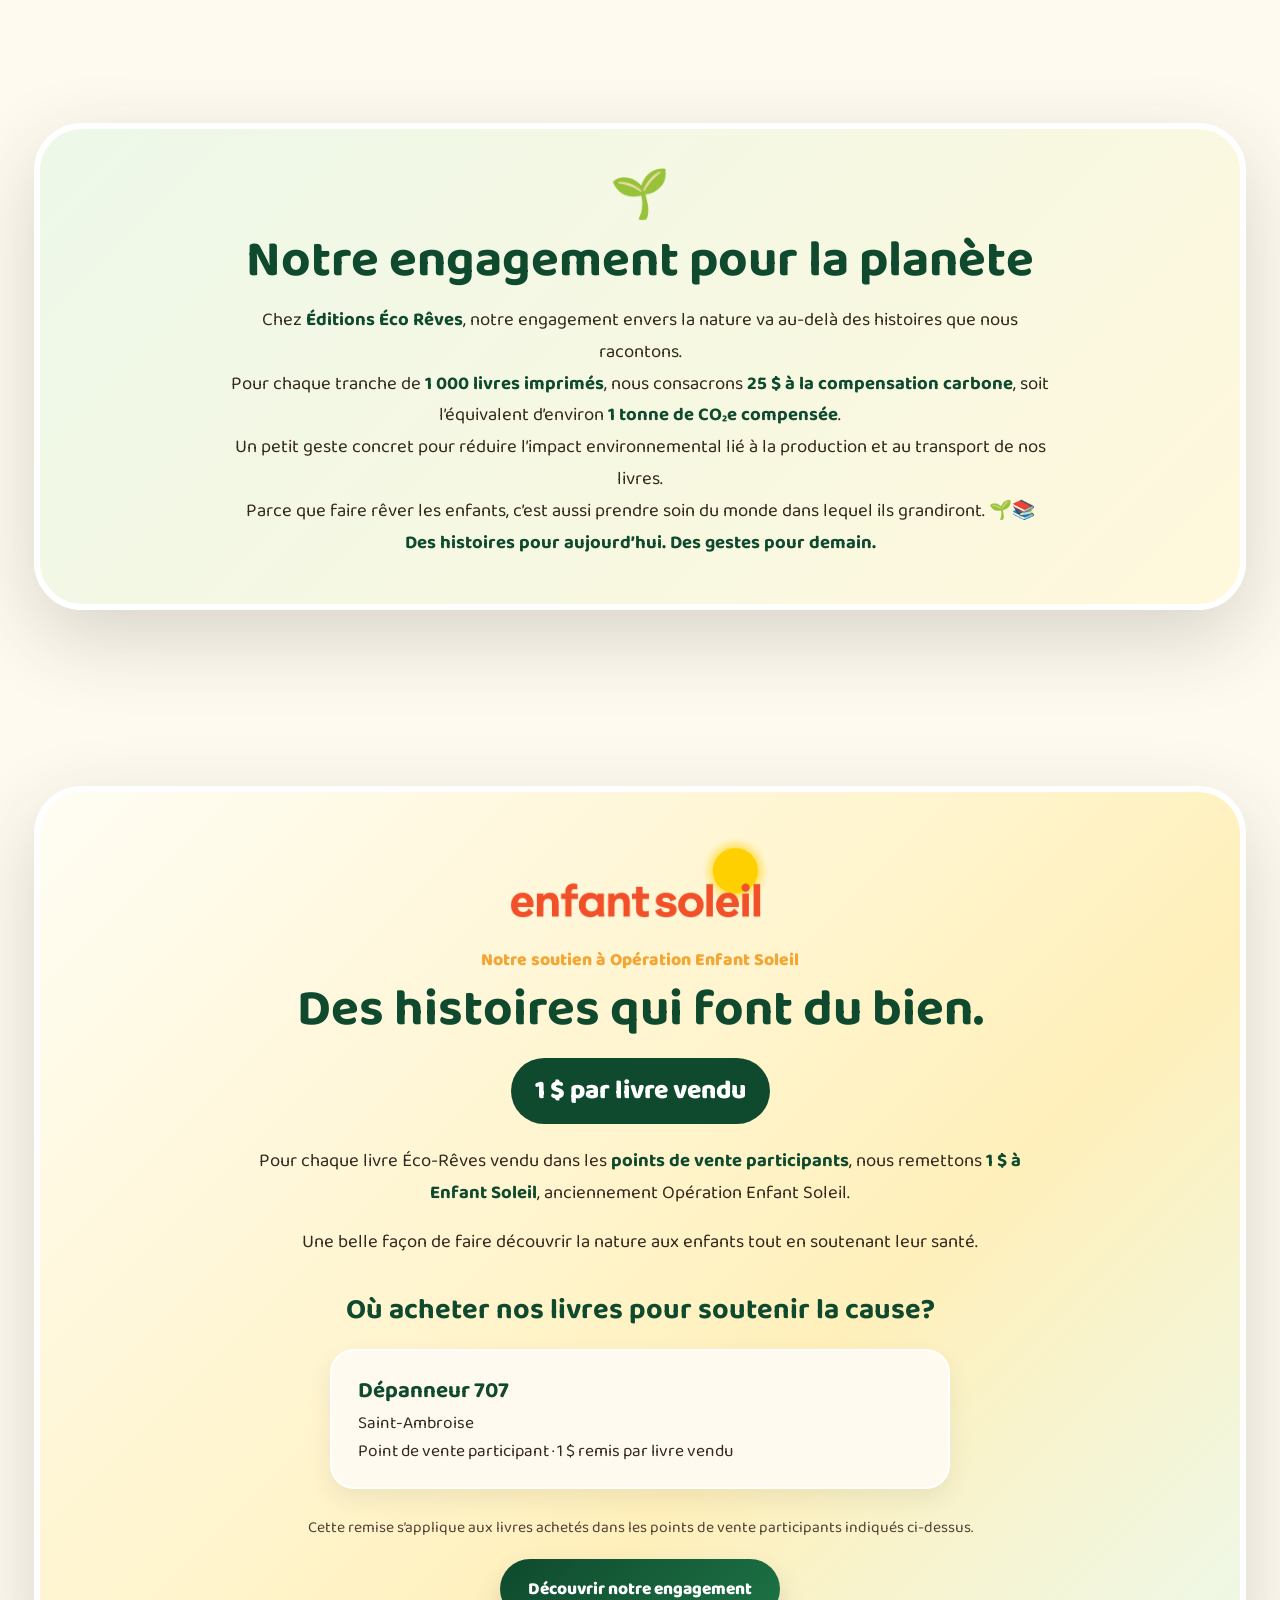
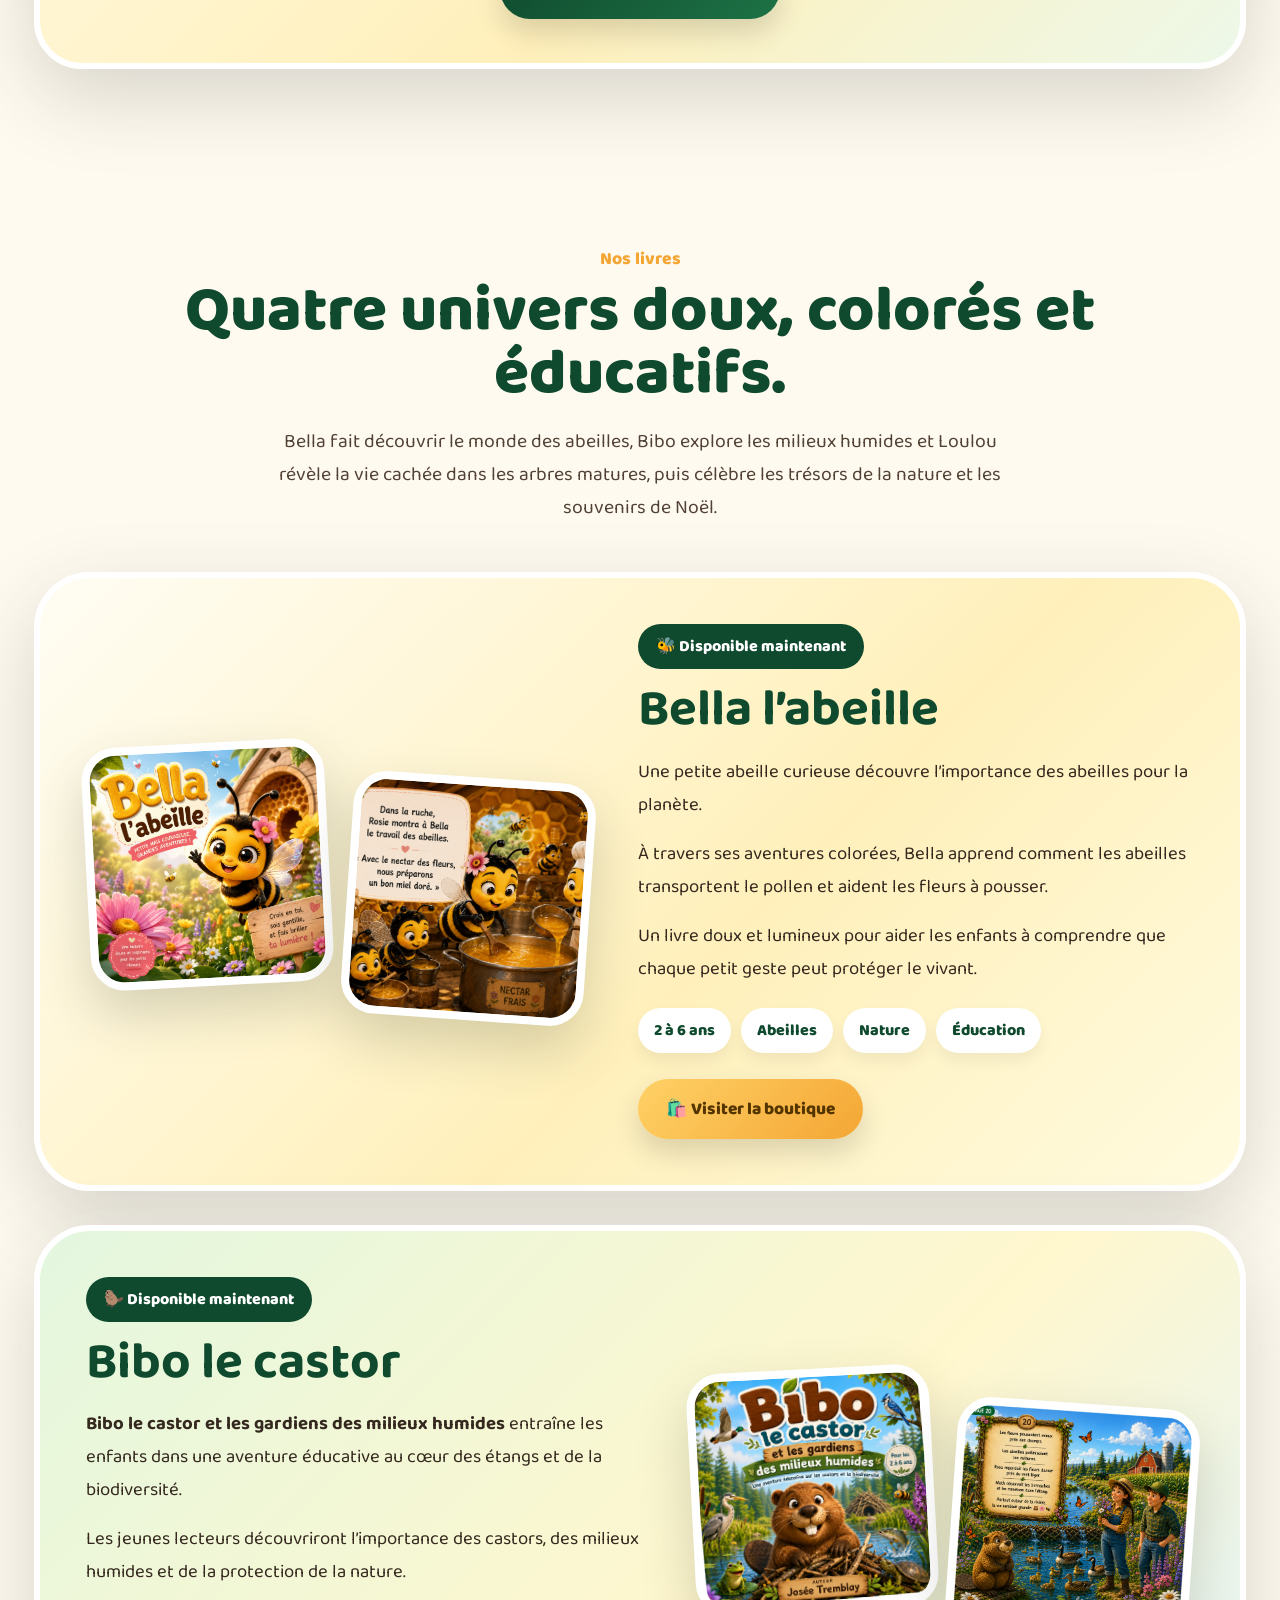
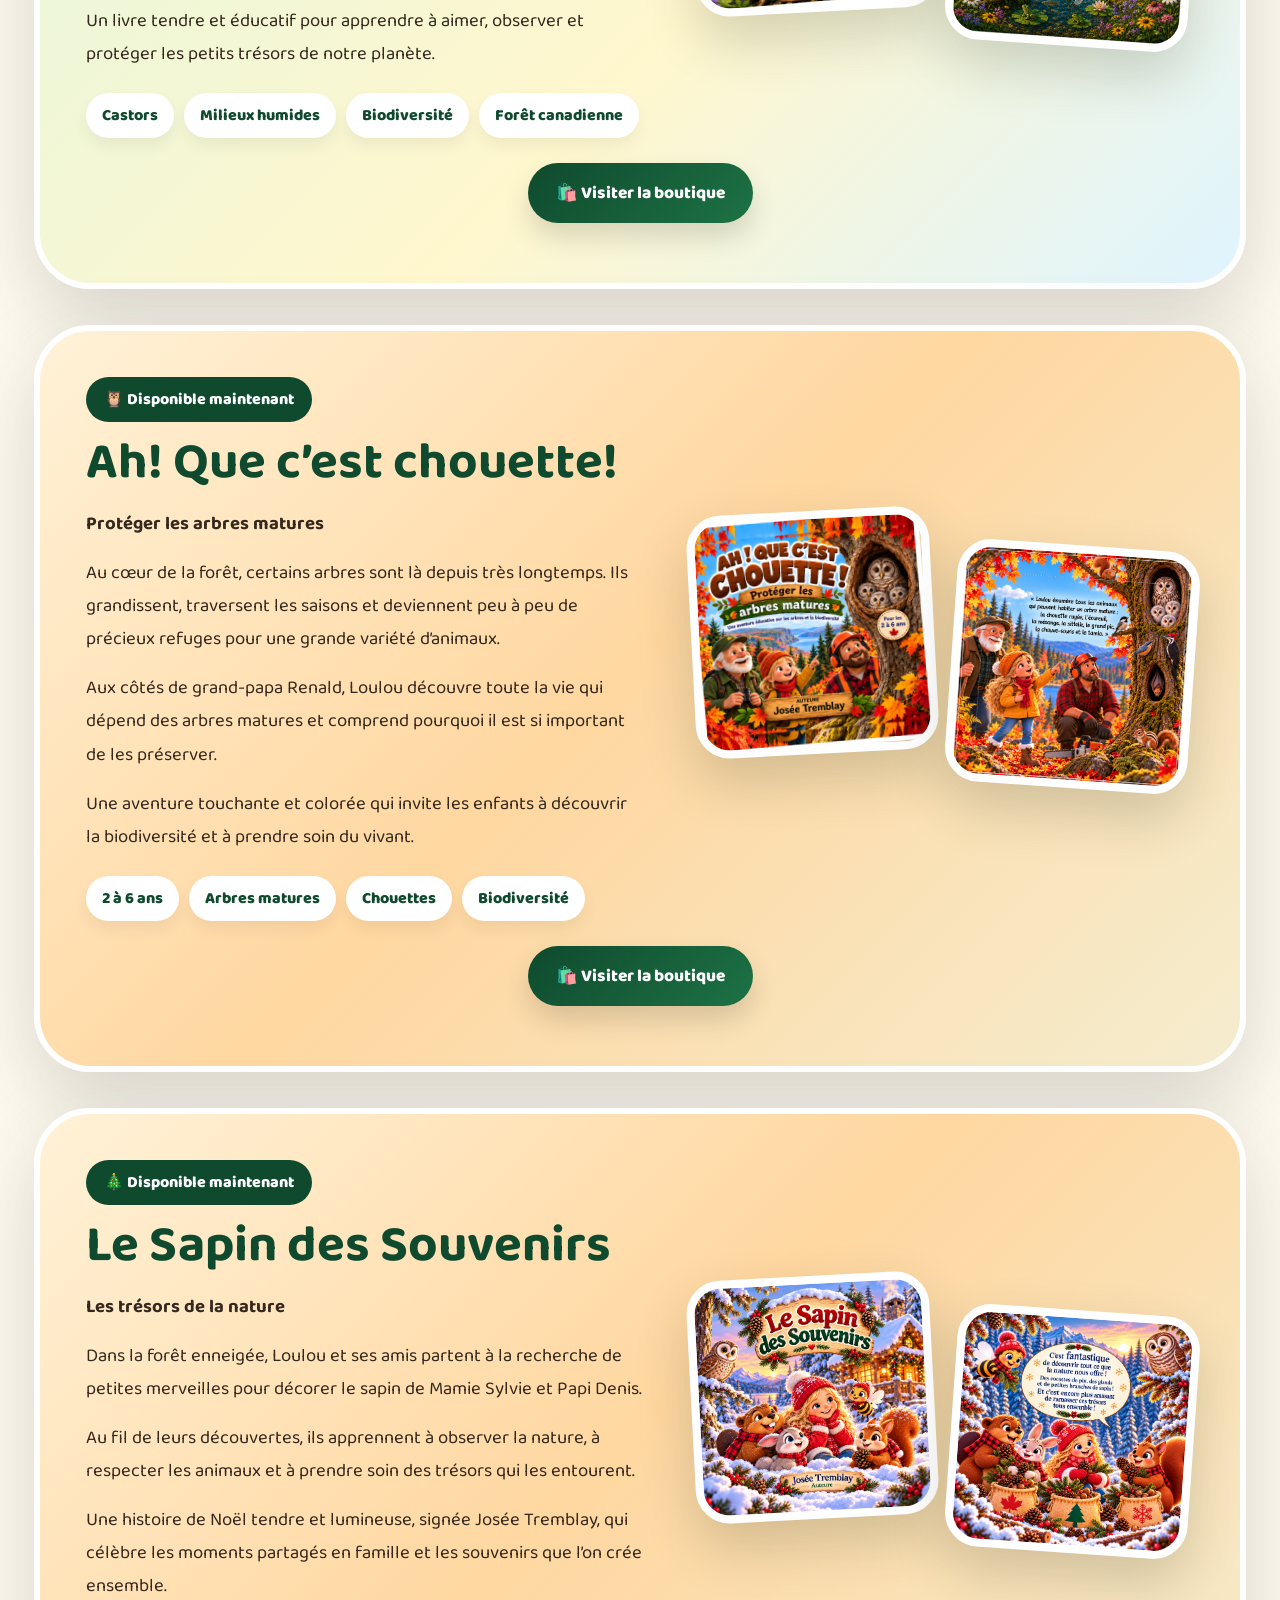
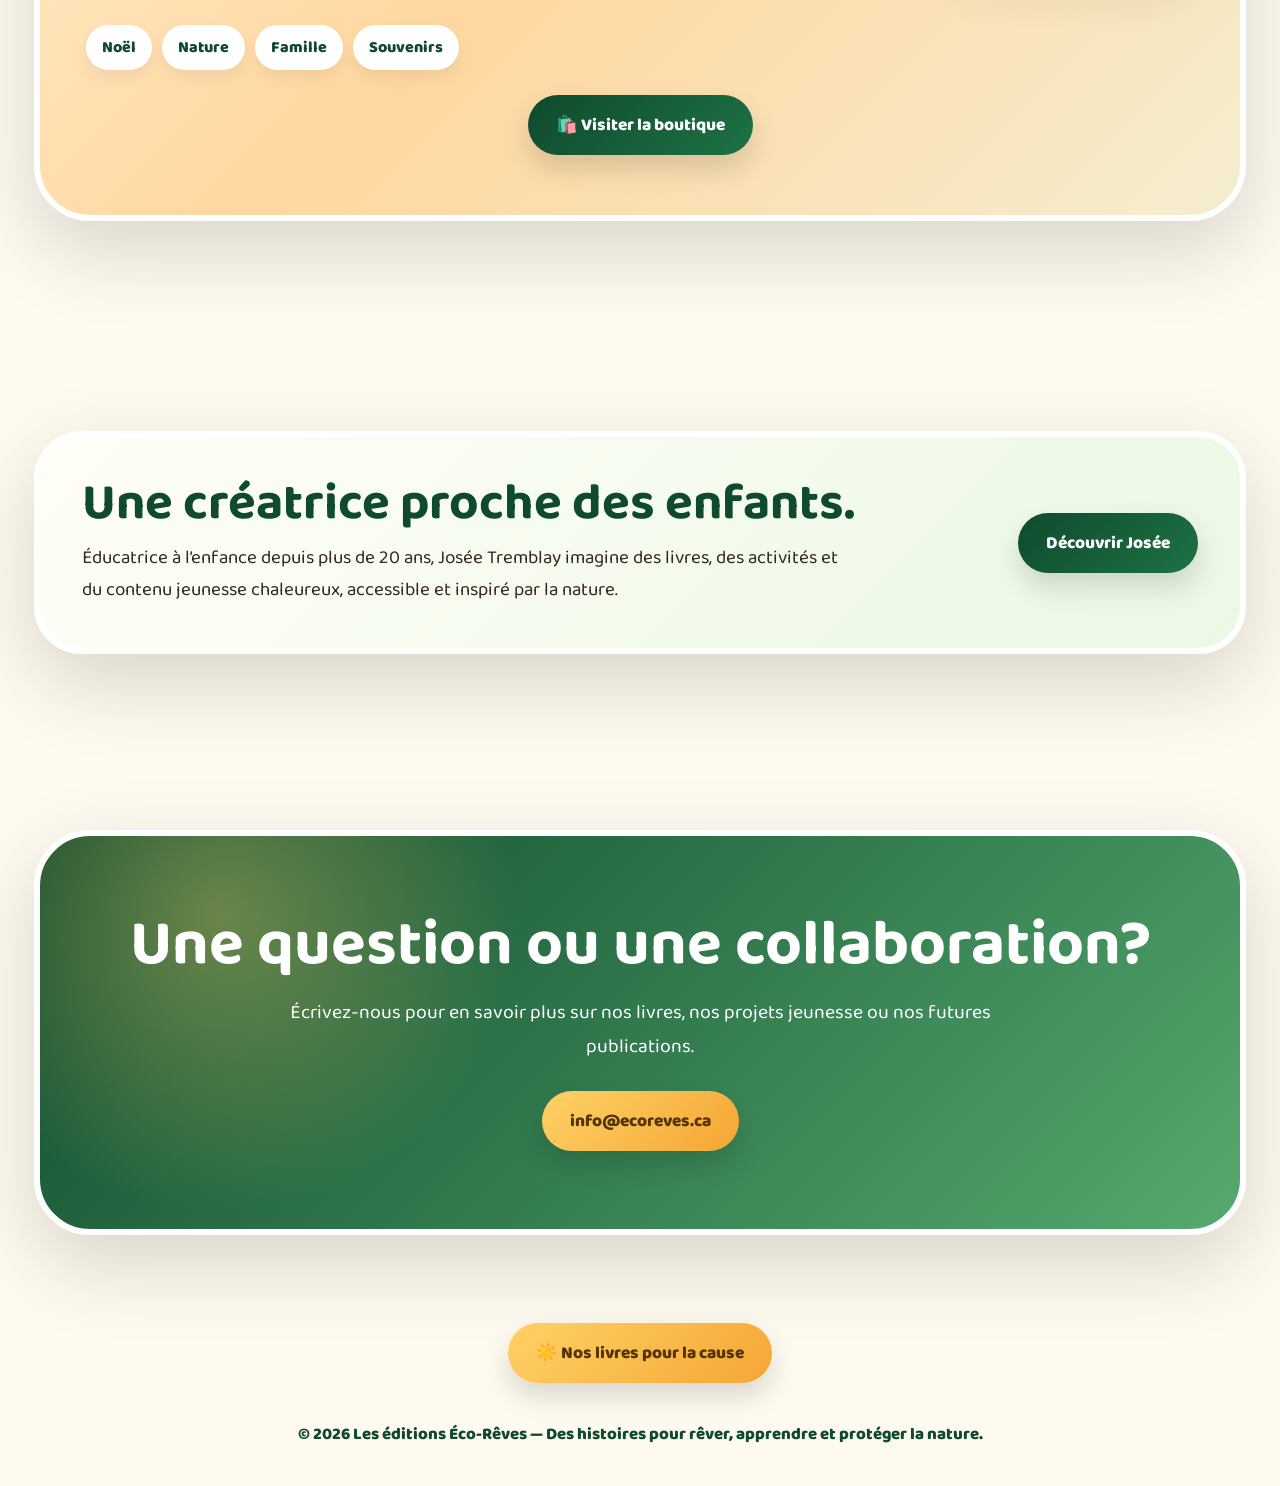
==== commit 980b783f: "Ajouter une page intérieure du Sapin des Souvenirs" ====
--- a/index.html
+++ b/index.html
@@ -113,8 +113,7 @@
     @media(max-width:768px){.sunshine-card{padding:30px 20px;border-radius:34px;border-width:4px}.sunshine-card p{font-size:1.05rem}.sunshine-card .btn{max-width:100%}.sunshine-logo{width:220px}}
     .hero-menu{gap:18px}.hero-menu .commitment-link{background:#ffe46e;padding:12px 14px;border-radius:999px;white-space:nowrap}
     @media(max-width:980px){.hero-menu{display:flex;position:absolute;top:100%;left:0;right:0;flex-wrap:wrap;gap:6px;background:#fffaf0ef;border-radius:14px;padding:8px}.hero-menu a{font-size:.8rem;padding:8px}.hero-menu .commitment-link{padding:8px}}
-      .book-feature.sapin .covers{display:block;max-width:420px;margin:auto;width:100%}.book-feature.sapin .cover{margin:0;transform:rotate(-3deg)}
-  </style>
+    </style>
   <link rel="stylesheet" href="mobile.css?v=20261013-desktop-restored">
   <script src="mobile-nav.js?v=20261013" defer></script>
 </head>
@@ -192,7 +191,7 @@
 <a class="btn btn-primary" href="boutique.html">🛍️ Visiter la boutique</a>
 </div></article>
     <article class="book-feature chouette" id="chouette"><div class="book-layout"><div class="book-copy"><span class="label">🦉 Disponible maintenant</span><h2>Ah! Que c’est chouette!</h2><p><strong>Protéger les arbres matures</strong></p><p>Au cœur de la forêt, certains arbres sont là depuis très longtemps. Ils grandissent, traversent les saisons et deviennent peu à peu de précieux refuges pour une grande variété d’animaux.</p><p>Aux côtés de grand-papa Renald, Loulou découvre toute la vie qui dépend des arbres matures et comprend pourquoi il est si important de les préserver.</p><p>Une aventure touchante et colorée qui invite les enfants à découvrir la biodiversité et à prendre soin du vivant.</p><div class="pill-list"><span class="pill">2 à 6 ans</span><span class="pill">Arbres matures</span><span class="pill">Chouettes</span><span class="pill">Biodiversité</span></div></div><div class="covers"><div class="cover"><img src="chouette-cover-fr.png" alt="Couverture Ah! Que c’est chouette! Protéger les arbres matures"></div><div class="cover"><img src="chouette-page.png" alt="Les animaux qui habitent un arbre mature"></div></div></div><div class="book-cta"><a class="btn btn-primary" href="boutique.html">🛍️ Visiter la boutique</a></div></article>
-    <article class="book-feature chouette sapin" id="sapin-souvenirs"><div class="book-layout"><div class="book-copy"><span class="label">🎄 Disponible maintenant</span><h2>Le Sapin des Souvenirs</h2><p><strong>Les trésors de la nature</strong></p><p>Dans la forêt enneigée, Loulou et ses amis partent à la recherche de petites merveilles pour décorer le sapin de Mamie Sylvie et Papi Denis.</p><p>Au fil de leurs découvertes, ils apprennent à observer la nature, à respecter les animaux et à prendre soin des trésors qui les entourent.</p><p>Une histoire de Noël tendre et lumineuse, signée Josée Tremblay, qui célèbre les moments partagés en famille et les souvenirs que l’on crée ensemble.</p><div class="pill-list"><span class="pill">Noël</span><span class="pill">Nature</span><span class="pill">Famille</span><span class="pill">Souvenirs</span></div></div><div class="covers"><div class="cover"><img src="sapin-souvenirs-cover-fr.png" alt="Couverture de Le Sapin des Souvenirs — Les trésors de la nature, de Josée Tremblay" width="1254" height="1254" loading="lazy"></div></div></div><div class="book-cta"><a class="btn btn-primary" href="boutique.html">🛍️ Visiter la boutique</a></div></article>
+    <article class="book-feature chouette sapin" id="sapin-souvenirs"><div class="book-layout"><div class="book-copy"><span class="label">🎄 Disponible maintenant</span><h2>Le Sapin des Souvenirs</h2><p><strong>Les trésors de la nature</strong></p><p>Dans la forêt enneigée, Loulou et ses amis partent à la recherche de petites merveilles pour décorer le sapin de Mamie Sylvie et Papi Denis.</p><p>Au fil de leurs découvertes, ils apprennent à observer la nature, à respecter les animaux et à prendre soin des trésors qui les entourent.</p><p>Une histoire de Noël tendre et lumineuse, signée Josée Tremblay, qui célèbre les moments partagés en famille et les souvenirs que l’on crée ensemble.</p><div class="pill-list"><span class="pill">Noël</span><span class="pill">Nature</span><span class="pill">Famille</span><span class="pill">Souvenirs</span></div></div><div class="covers"><div class="cover"><img src="sapin-souvenirs-cover-fr.png" alt="Couverture de Le Sapin des Souvenirs — Les trésors de la nature, de Josée Tremblay" width="1254" height="1254" loading="lazy"></div><div class="cover"><img src="sapin-souvenirs-page-fr.png" alt="Page du livre Le Sapin des Souvenirs : Loulou et ses amis ramassent ensemble les trésors de la nature dans la forêt enneigée" width="1254" height="1254" loading="lazy"></div></div></div><div class="book-cta"><a class="btn btn-primary" href="boutique.html">🛍️ Visiter la boutique</a></div></article>
 </section>
 
 
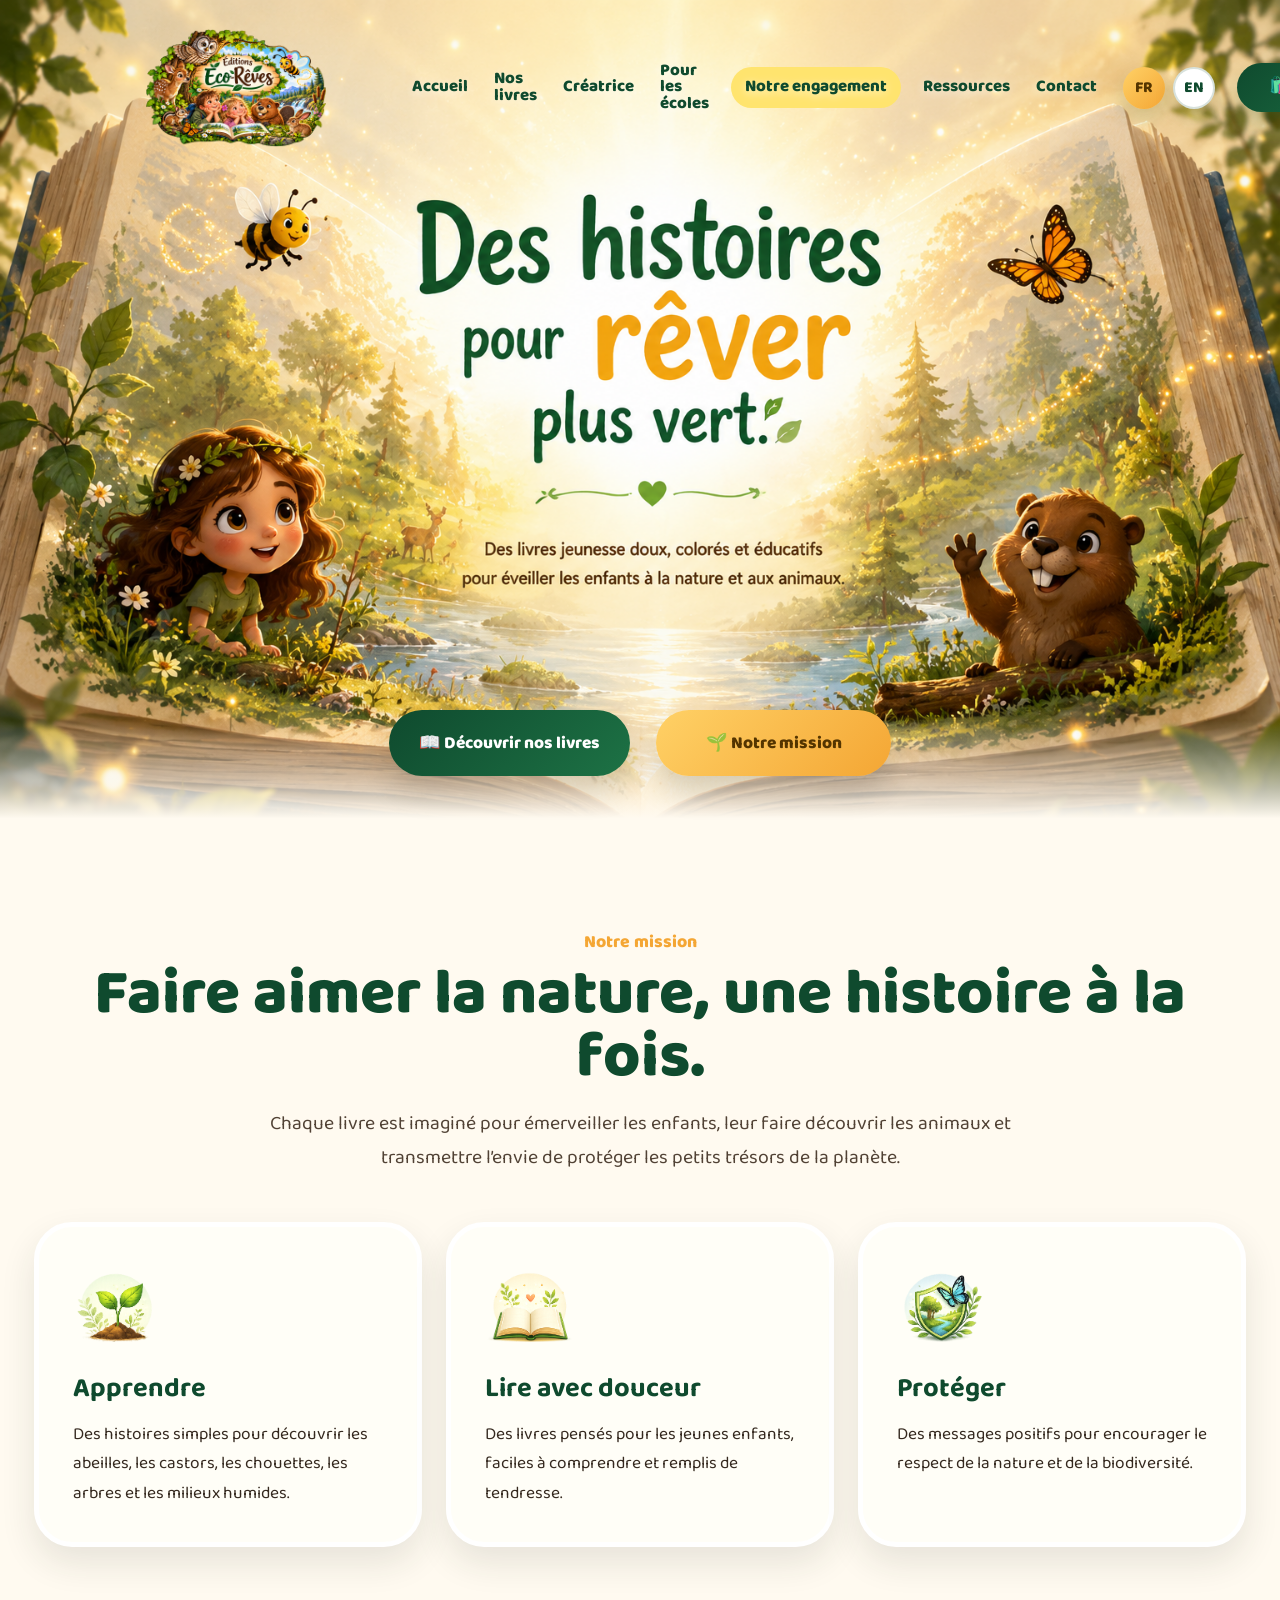
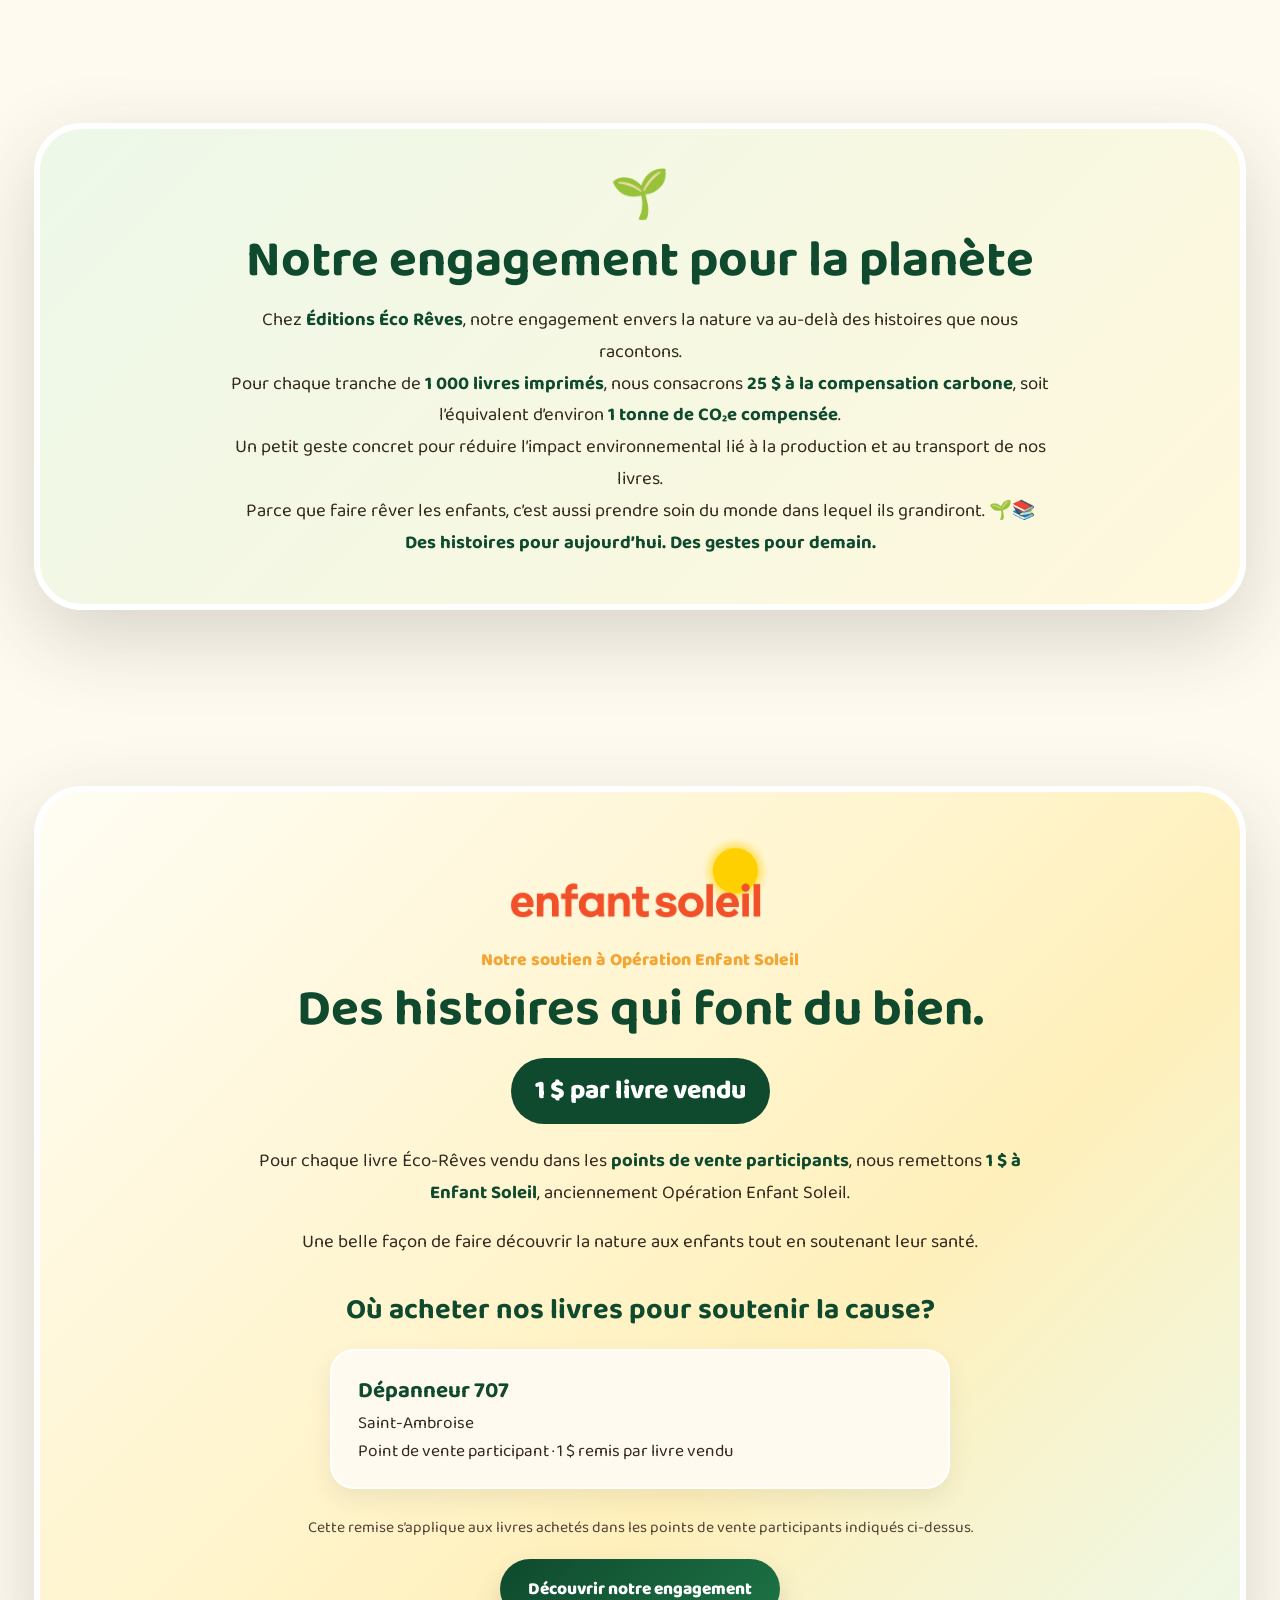
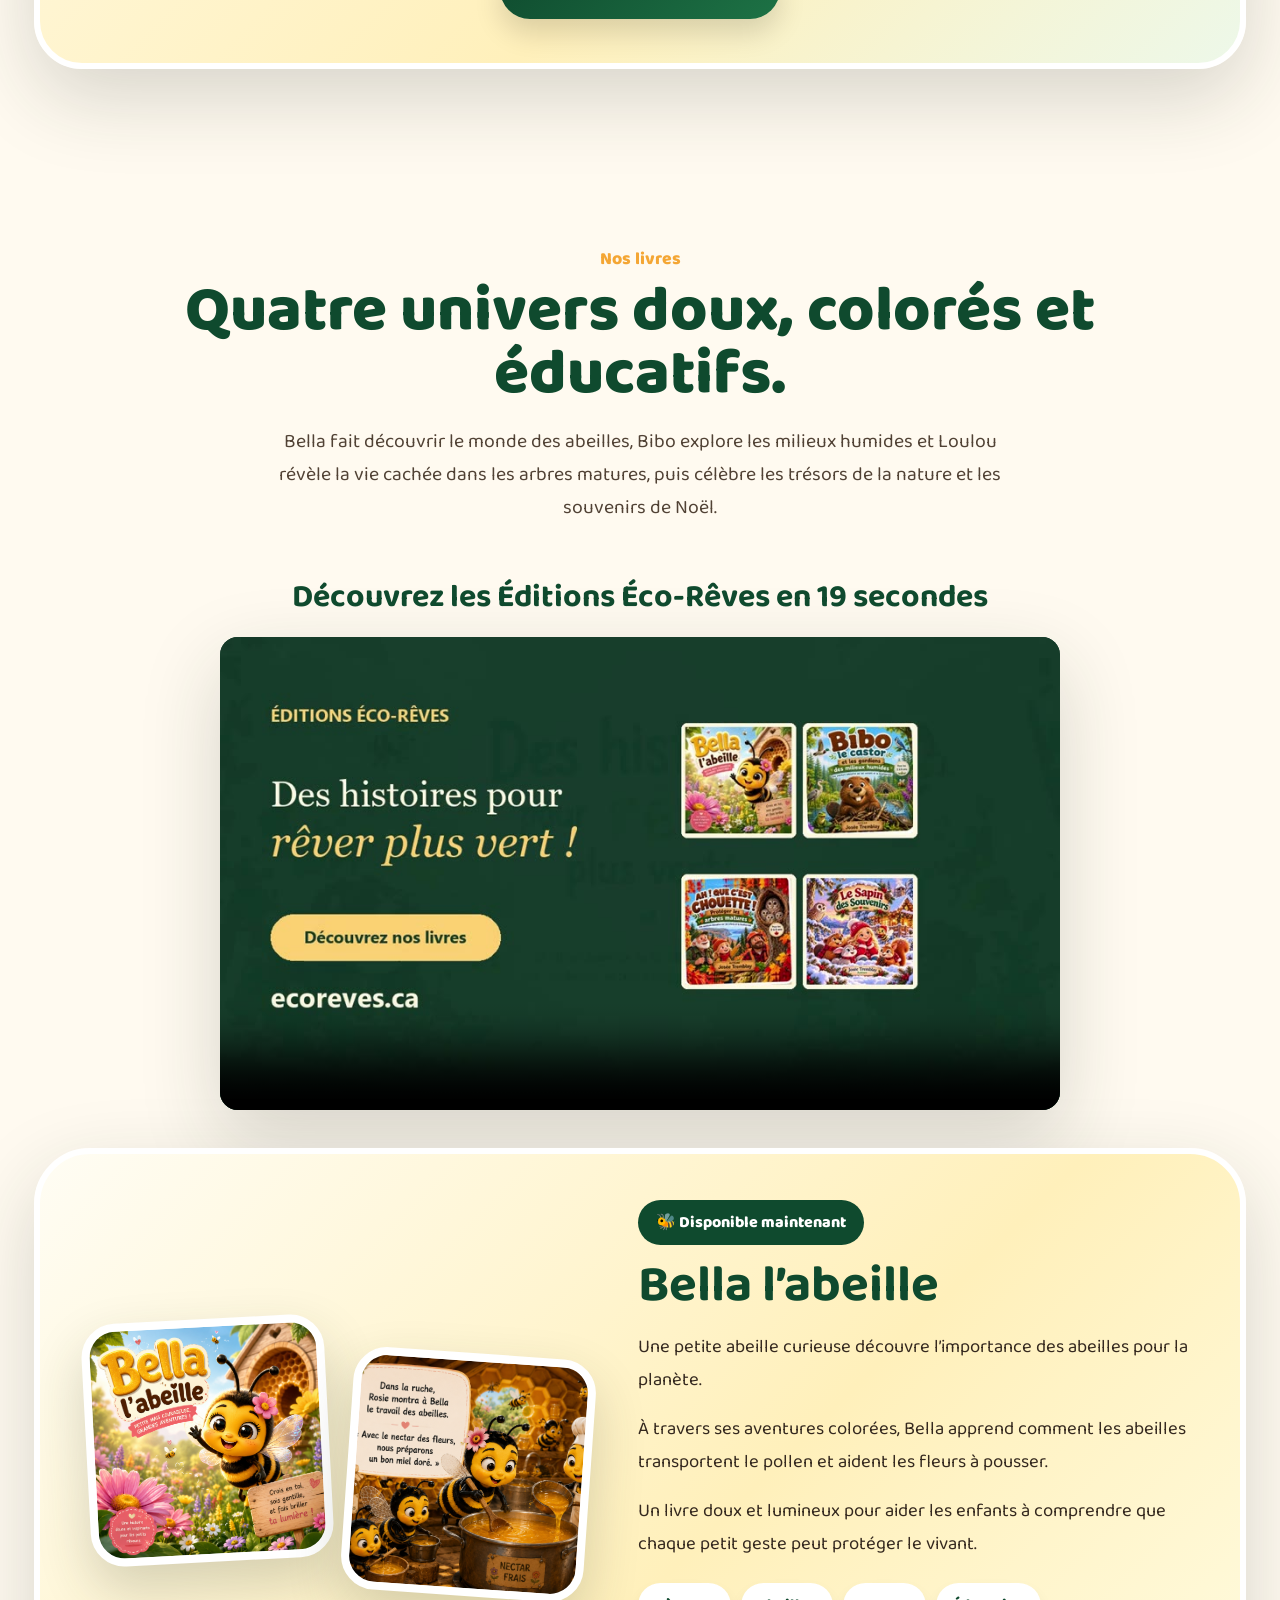
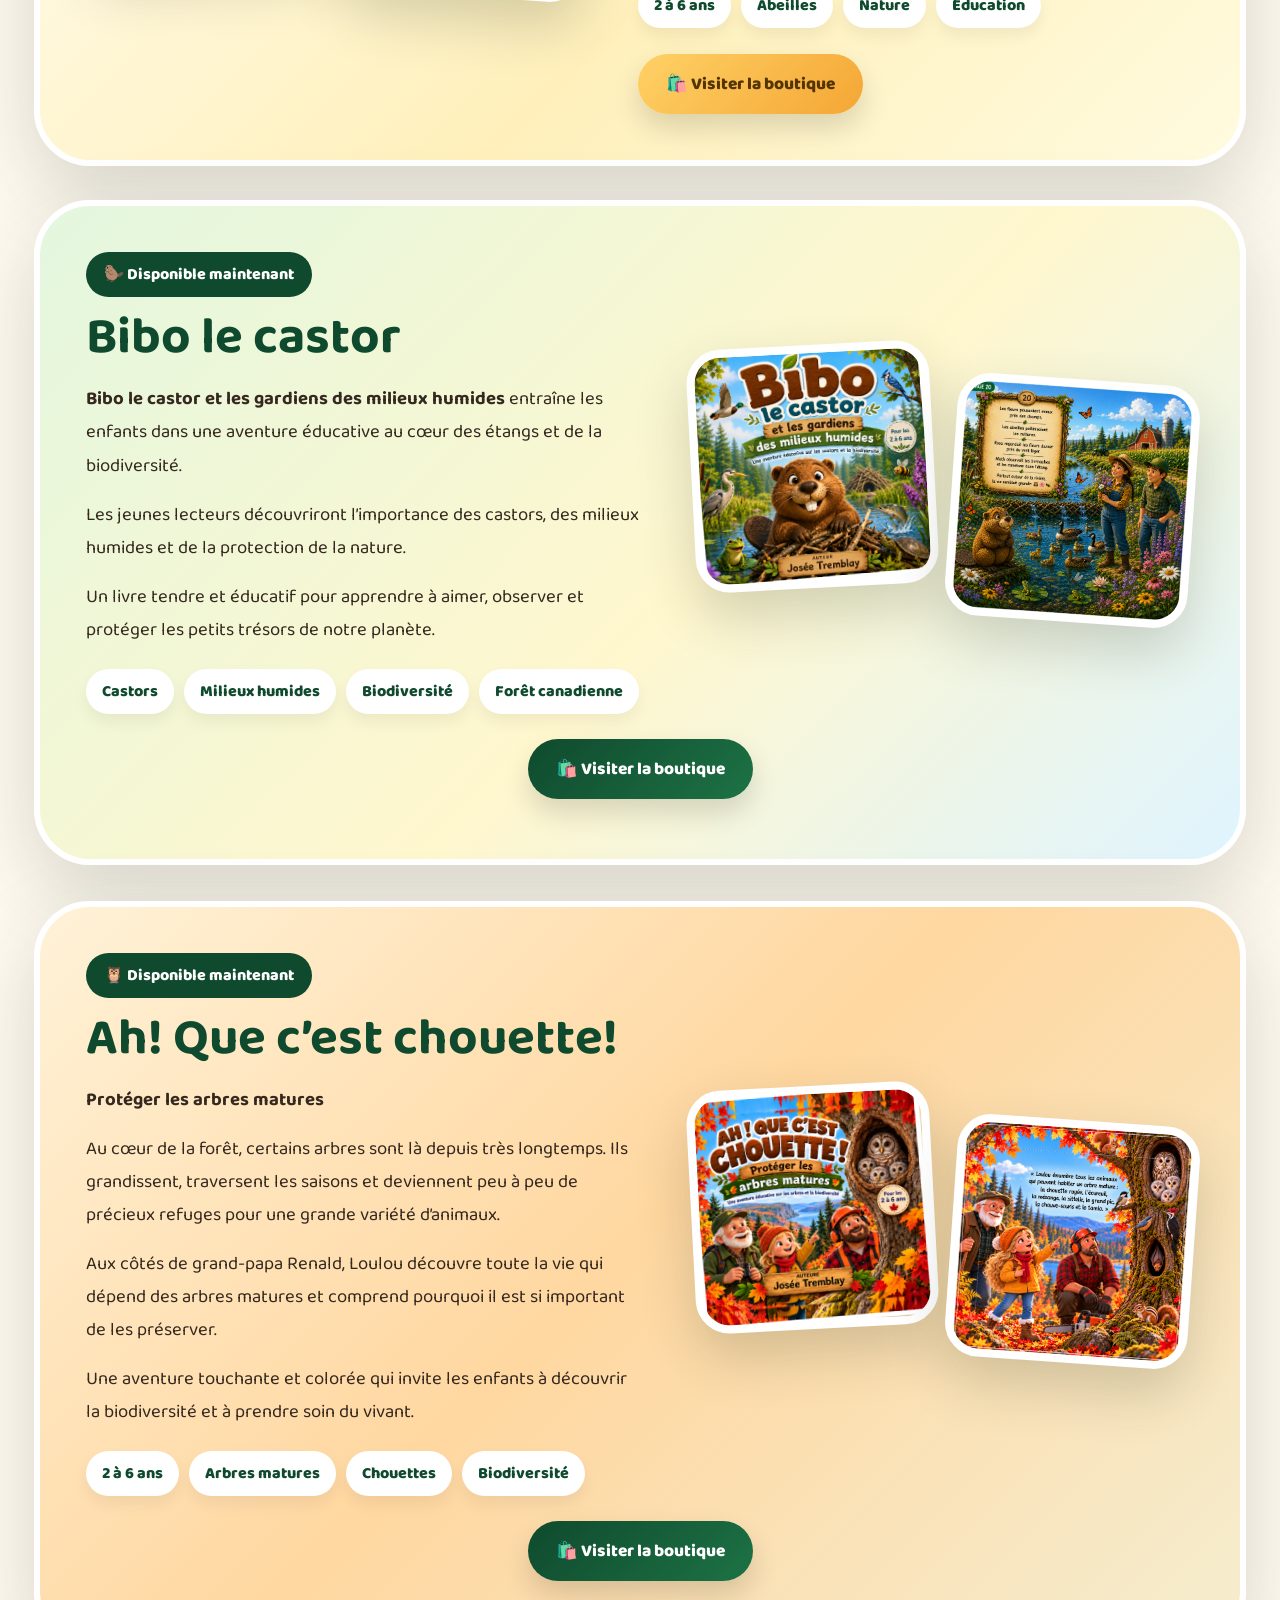
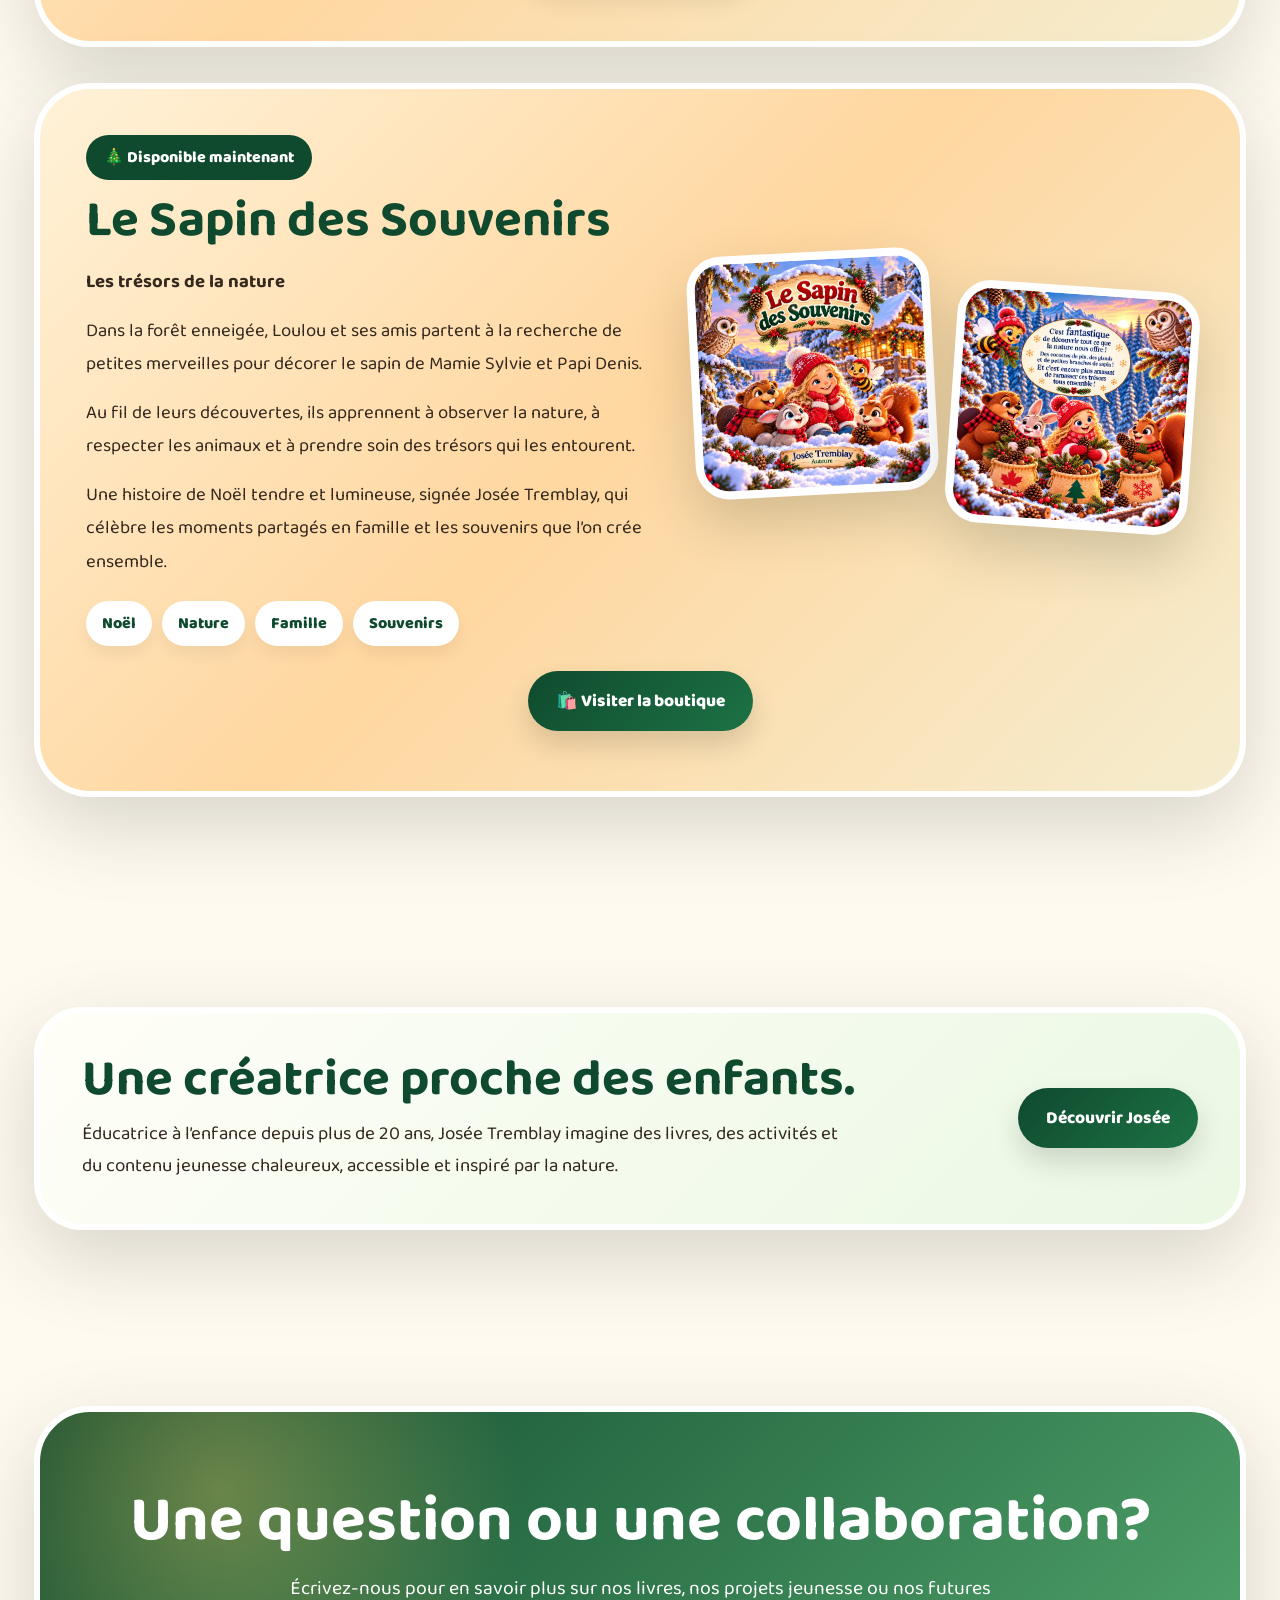
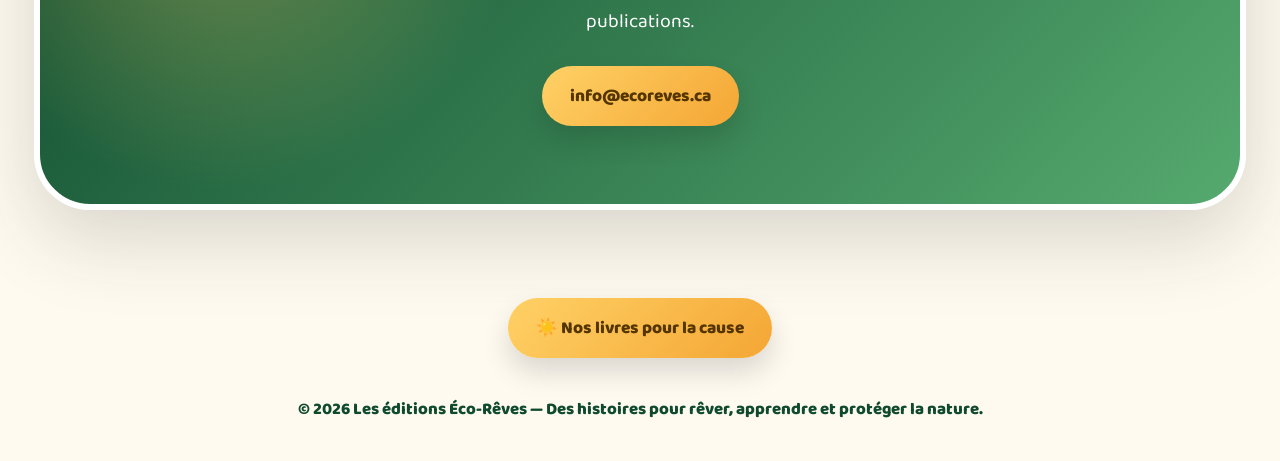
==== commit 57172ec0: "Ajouter la vidéo de présentation à l’accueil français" ====
--- a/index.html
+++ b/index.html
@@ -113,6 +113,25 @@
     @media(max-width:768px){.sunshine-card{padding:30px 20px;border-radius:34px;border-width:4px}.sunshine-card p{font-size:1.05rem}.sunshine-card .btn{max-width:100%}.sunshine-logo{width:220px}}
     .hero-menu{gap:18px}.hero-menu .commitment-link{background:#ffe46e;padding:12px 14px;border-radius:999px;white-space:nowrap}
     @media(max-width:980px){.hero-menu{display:flex;position:absolute;top:100%;left:0;right:0;flex-wrap:wrap;gap:6px;background:#fffaf0ef;border-radius:14px;padding:8px}.hero-menu a{font-size:.8rem;padding:8px}.hero-menu .commitment-link{padding:8px}}
+    .book-video {
+      width: min(100%, 840px);
+      margin: 0 auto 38px;
+      text-align: center;
+    }
+    .book-video h3 {
+      color: var(--forest);
+      font-size: clamp(1.3rem, 3vw, 2rem);
+      margin-bottom: 14px;
+    }
+    .book-video video {
+      display: block;
+      width: 100%;
+      height: auto;
+      aspect-ratio: 16 / 9;
+      border-radius: 18px;
+      background: #10382a;
+      box-shadow: var(--shadow);
+    }
     </style>
   <link rel="stylesheet" href="mobile.css?v=20261013-desktop-restored">
   <script src="mobile-nav.js?v=20261013" defer></script>
@@ -185,6 +204,15 @@
   </section>
   <section id="livres">
     <div class="section-kicker">Nos livres</div><h2 class="section-title">Quatre univers doux, colorés et éducatifs.</h2><p class="section-subtitle">Bella fait découvrir le monde des abeilles, Bibo explore les milieux humides et Loulou révèle la vie cachée dans les arbres matures, puis célèbre les trésors de la nature et les souvenirs de Noël.</p>
+    <div class="book-video">
+      <h3 id="book-video-title">Découvrez les Éditions Éco-Rêves en 19 secondes</h3>
+      <video controls playsinline preload="none" width="1280" height="720"
+             poster="media/decouvrir-eco-reves.jpg" aria-labelledby="book-video-title">
+        <source src="media/decouvrir-eco-reves.mp4" type="video/mp4">
+        <track kind="captions" src="media/decouvrir-eco-reves.fr.vtt" srclang="fr" label="Français">
+        <a href="media/decouvrir-eco-reves.mp4">Télécharger la vidéo</a>
+      </video>
+    </div>
     <article class="book-feature bella"><div class="book-layout"><div class="covers"><div class="cover"><img src="bella labeille.png" alt="Bella l’abeille"></div><div class="cover"><img src="bella-ruche.png" alt="Bella dans la ruche"></div></div><div class="book-copy"><span class="label">🐝 Disponible maintenant</span><h2>Bella l’abeille</h2><p>Une petite abeille curieuse découvre l’importance des abeilles pour la planète.</p><p>À travers ses aventures colorées, Bella apprend comment les abeilles transportent le pollen et aident les fleurs à pousser.</p><p>Un livre doux et lumineux pour aider les enfants à comprendre que chaque petit geste peut protéger le vivant.</p><div class="pill-list"><span class="pill">2 à 6 ans</span><span class="pill">Abeilles</span><span class="pill">Nature</span><span class="pill">Éducation</span></div><a class="btn btn-secondary amazon-btn" href="boutique.html">🛍️ Visiter la boutique</a></div></div></article>
     <article class="book-feature bibo" id="bibo"><div class="book-layout"><div class="book-copy"><span class="label">🦫 Disponible maintenant</span><h2>Bibo le castor</h2><p><strong>Bibo le castor et les gardiens des milieux humides</strong> entraîne les enfants dans une aventure éducative au cœur des étangs et de la biodiversité.</p><p>Les jeunes lecteurs découvriront l’importance des castors, des milieux humides et de la protection de la nature.</p><p>Un livre tendre et éducatif pour apprendre à aimer, observer et protéger les petits trésors de notre planète.</p><div class="pill-list"><span class="pill">Castors</span><span class="pill">Milieux humides</span><span class="pill">Biodiversité</span><span class="pill">Forêt canadienne</span></div></div><div class="covers"><div class="cover"><img src="bibo-cover-fr.png" alt="Bibo le castor"></div><div class="cover"><img src="bibo-page.png" alt="Bibo et les milieux humides"></div></div></div>
 <div class="book-cta">
